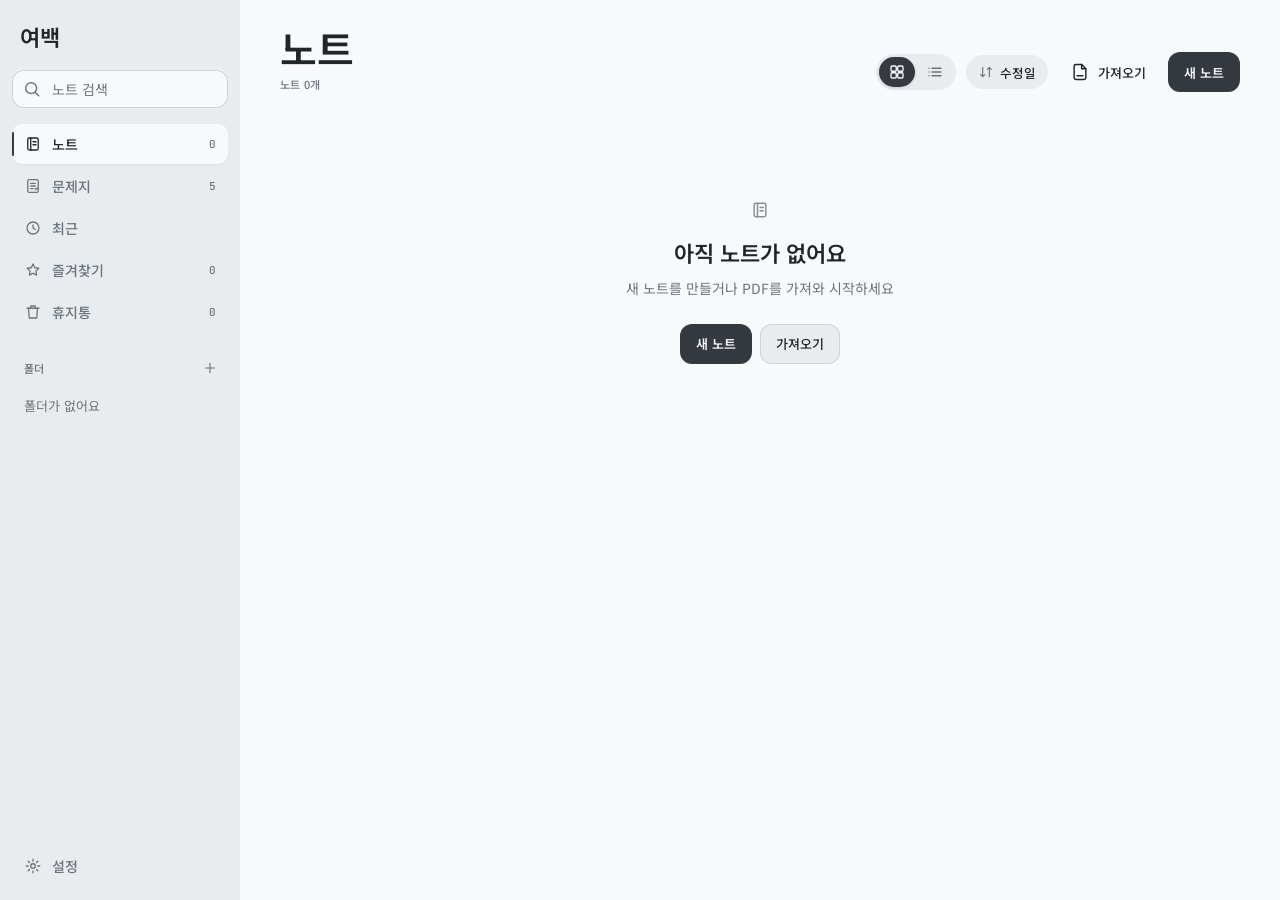
==== index.html @ 724cca27 "웹앱 느낌 줄이기: 뒤로가기, 펜 끝 예측 그리기, 꾹 누름 메뉴 차단, 화면 꺼짐 방지 Co-Authored-By: Claude Opus 5.5 <noreply@anthropic" ====
<!DOCTYPE html>
<html lang="ko" data-paper="white">
<head>
<meta charset="utf-8">
<meta name="viewport" content="width=device-width, initial-scale=1, maximum-scale=1, user-scalable=no, viewport-fit=cover">
<meta name="color-scheme" content="dark">
<title>여백 노트</title>
<link rel="preconnect" href="https://fonts.googleapis.com">
<link rel="preconnect" href="https://fonts.gstatic.com" crossorigin>
<link href="https://fonts.googleapis.com/css2?family=Barlow+Condensed:wght@600&family=JetBrains+Mono:wght@500&family=Noto+Sans+KR:wght@400;500;600&display=swap" rel="stylesheet">
<link rel="stylesheet" href="vendor/katex/katex.min.css">
<link rel="stylesheet" href="style.css">
<link rel="manifest" href="manifest.webmanifest">
<meta name="theme-color" content="#f8f9fa">
<meta name="mobile-web-app-capable" content="yes">
<meta name="apple-mobile-web-app-capable" content="yes">
<meta name="apple-mobile-web-app-title" content="여백">
<link rel="icon" type="image/png" sizes="192x192" href="icons/icon-192.png">
<link rel="apple-touch-icon" href="icons/apple-touch-icon.png">
</head>
<body>
<div id="app">

  <!-- 라이브러리 -->
  <section id="lib">
    <aside id="side" aria-label="사이드바"></aside>
    <div id="scrim"></div>
    <main id="libmain"></main>
    <input type="file" id="libfile" hidden>
  </section>

  <!-- 에디터 -->
  <section id="editor" hidden>
    <header id="chrome">
      <div class="r1">
        <div class="left">
          <button type="button" class="round" id="btn-back" aria-label="라이브러리로 돌아가기"><span id="ic-back"></span></button>
          <span class="sicon" id="ic-search" aria-hidden="true"></span>
          <input id="title" type="text" aria-label="문서 제목" maxlength="60" autocomplete="off">
        </div>
        <nav id="tabs" role="tablist" aria-label="메뉴">
          <span id="ind"></span>
          <button type="button" class="tab" role="tab" data-tab="home">Home</button>
          <button type="button" class="tab" role="tab" data-tab="insert">Insert</button>
          <button type="button" class="tab" role="tab" data-tab="draw">Draw</button>
          <button type="button" class="tab" role="tab" data-tab="view">View</button>
        </nav>
        <div class="right">
          <button type="button" class="round" id="btn-share" aria-label="공유"><span id="ic-share"></span></button>
          <button type="button" class="round" id="btn-settings" aria-label="설정"><span id="ic-settings"></span></button>
          <button type="button" class="round" id="btn-full" aria-label="전체화면 전환"><span id="ic-full"></span></button>
        </div>
      </div>
      <div class="r2">
        <div id="tools" role="toolbar" aria-label="도구"></div>
        <div id="tray" role="toolbar" aria-label="펜 트레이"></div>
      </div>
    </header>
    <button type="button" id="handle" aria-label="상단 바 접기/펼치기"><i></i><i></i><i></i></button>
    <aside id="pagebar" aria-label="페이지 목록"></aside>
    <div id="edge" aria-hidden="true"></div>
    <div id="panes"></div>
    <div id="chip" role="status"></div>
    <div id="saved" role="status">저장됨</div>
  </section>
</div>
<div id="overlay"></div>

<script src="vendor/pdfjs/pdf.min.js"></script>
<script src="vendor/katex/katex.min.js"></script>
<script src="js/core.js"></script>
<script src="js/templates.js"></script>
<script src="js/engine.js"></script>
<script src="js/pdf.js"></script>
<script src="js/editor.js"></script>
<script src="js/quiz.js"></script>
<script src="js/samples.js"></script>
<script src="js/library.js"></script>
<script src="js/native.js"></script>
<script>
/* 설치형 앱: 서비스 워커로 오프라인 실행 (지원하지 않는 곳에서는 조용히 건너뜀) */
if ('serviceWorker' in navigator && location.protocol === 'https:') {
  window.addEventListener('load', () => { navigator.serviceWorker.register('sw.js').catch(() => {}); });
}
</script>
</body>
</html>
---- style.css ----
/* 여백 노트 — 어두운 책상 위에 놓인 깨끗한 종이 한 장 */
/* 팔레트: #f8f9fa #e9ecef #dee2e6 #ced4da #adb5bd #6c757d #495057 #343a40 #212529 */
:root{
  --g0:#f8f9fa; --g1:#e9ecef; --g2:#dee2e6; --g3:#ced4da; --g4:#adb5bd; --g5:#6c757d; --g6:#495057; --g7:#343a40; --g8:#212529;
  /* 밝은 회색 테마(기본) */
  --bg:var(--g0);           /* 서재 배경 */
  --night:var(--g1);        /* 사이드바 */
  --raise:#fff;             /* 팝오버·모달 */
  --desk:var(--g2);         /* 종이 뒤 책상 */
  --graphite:var(--g1);     /* 채움·호버 */
  --slate:var(--g3);        /* 테두리·보조 버튼 */
  --line:rgba(33,37,41,.08);
  --mist:var(--g5); --snow:var(--g8);
  --lilac:var(--g7); --on-lilac:var(--g0);   /* 강조 = 짙은 회색 */
  --chrome-bg:rgba(248,249,250,.86);
  --float-bg:rgba(52,58,64,.92); --float-fg:var(--g0);
  --danger:#e03131; --warn:#c92a2a;
  --paper:#fff; --paper-line:#ced4da; --paper-line2:#e9ecef; --paper-label:#868e96; --ink:#212529;
  --font:'Pretendard Variable',Pretendard,'Noto Sans KR',-apple-system,'Apple SD Gothic Neo','Malgun Gothic',system-ui,sans-serif;
  --display:'Barlow Condensed','Pretendard Variable','Noto Sans KR',sans-serif;
  --mono:'JetBrains Mono',ui-monospace,SFMono-Regular,Menlo,monospace;
  --ease:cubic-bezier(.22,1,.36,1); --spring:cubic-bezier(.3,1.35,.5,1);
  --shadow-paper:0 1px 2px rgba(33,37,41,.06),0 8px 28px rgba(33,37,41,.10);
  --shadow-pop:0 2px 6px rgba(33,37,41,.06),0 16px 40px rgba(33,37,41,.16);
  --shadow-cover:0 2px 4px rgba(33,37,41,.10),0 10px 24px rgba(33,37,41,.16);
  color-scheme:light;
}
html[data-theme="dark"]{
  --bg:var(--g8); --night:var(--g7); --raise:var(--g7); --desk:#1a1d20; --graphite:var(--g6); --slate:var(--g5);
  --line:rgba(248,249,250,.08); --mist:var(--g4); --snow:var(--g0);
  --lilac:var(--g2); --on-lilac:var(--g8);
  --chrome-bg:rgba(52,58,64,.88); --float-bg:rgba(233,236,239,.95); --float-fg:var(--g8);
  --warn:#ff8787;
  --shadow-paper:0 8px 30px rgba(0,0,0,.35); --shadow-pop:0 16px 40px rgba(0,0,0,.45); --shadow-cover:0 10px 24px rgba(0,0,0,.4);
  color-scheme:dark;
}
html[data-paper="gray"]{--paper:var(--g0);--paper-line:var(--g3);--paper-line2:var(--g2)}
html[data-paper="dark"]{--paper:var(--g7);--paper-line:var(--g6);--paper-line2:#3d434a;--paper-label:var(--g4);--ink:var(--g0)}
*{box-sizing:border-box}
html,body{height:100%;margin:0}
body{background:var(--bg);color:var(--snow);font-family:var(--font);font-size:15px;font-weight:400;-webkit-text-size-adjust:100%;
  -webkit-user-select:none;user-select:none;-webkit-touch-callout:none;-webkit-tap-highlight-color:transparent;overscroll-behavior:none;overflow:hidden}
button{font:inherit;color:inherit;background:none;border:0;padding:0;cursor:pointer;-webkit-tap-highlight-color:transparent;transition:transform .2s var(--ease),background-color .2s,color .2s,opacity .2s}
button:active:not(:disabled):not(.pen):not(#handle):not(.tab){transform:scale(.96);transition-duration:.08s}
button:disabled{cursor:default}
button:focus-visible,input:focus-visible,[role="button"]:focus-visible,label:focus-within{outline:2px solid var(--lilac);outline-offset:2px}
[hidden]{display:none!important}
svg{display:block}
.ic{width:20px;height:20px;fill:none;stroke:currentColor;stroke-width:1.75;stroke-linecap:round;stroke-linejoin:round;flex:none}
.mono{font-family:var(--mono);font-weight:500;font-variant-numeric:tabular-nums}
.cap{font-size:11px;font-weight:500;letter-spacing:.02em;color:var(--mist)}
#app{position:fixed;inset:0}

/* ---------- 공용 ---------- */
.btn{height:40px;padding:0 16px;border-radius:12px;font-size:13px;font-weight:500;display:inline-flex;align-items:center;justify-content:center;gap:8px;white-space:nowrap}
.btn.primary{background:var(--lilac);color:var(--on-lilac);font-weight:600}
.btn.ghost{background:var(--graphite);color:var(--snow);box-shadow:inset 0 0 0 1px var(--slate)}
.btn.danger{background:var(--danger);color:#fff;font-weight:600}
.round{width:36px;height:36px;border-radius:50%;display:inline-grid;place-items:center;color:var(--mist);flex:none}
.round:hover{color:var(--snow)}
.round:active{background:var(--graphite)}
.round.sm{width:28px;height:28px}
.round.sm .ic{width:16px;height:16px}
.seg{display:inline-flex;background:var(--graphite);border-radius:999px;padding:3px;gap:2px}
.seg button{height:30px;padding:0 12px;border-radius:999px;font-size:12.5px;font-weight:500;color:var(--mist);white-space:nowrap}
.seg button.on{background:var(--lilac);color:var(--on-lilac);box-shadow:0 1px 3px rgba(33,37,41,.15)}
.seg.icons button{padding:0 9px;display:grid;place-items:center}
.seg.icons .ic{width:18px;height:18px}

/* 토스트 */
.toast{position:fixed;left:50%;bottom:max(28px,env(safe-area-inset-bottom));transform:translate(-50%,16px) scale(.96);background:var(--float-bg);color:var(--float-fg);-webkit-backdrop-filter:blur(12px);backdrop-filter:blur(12px);
  border-radius:14px;padding:11px 16px;font-size:13px;font-weight:500;display:flex;align-items:center;gap:14px;z-index:90;opacity:0;transition:opacity .3s var(--ease),transform .4s var(--ease);max-width:calc(100% - 32px);box-shadow:var(--shadow-pop)}
.toast.in{opacity:1;transform:translate(-50%,0)}
.toast-act{color:inherit;text-decoration:underline;text-underline-offset:3px;font-weight:600;white-space:nowrap}

/* 모달 */
.backdrop{position:fixed;inset:0;z-index:70;background:rgba(33,37,41,.32);-webkit-backdrop-filter:blur(3px);backdrop-filter:blur(3px);display:flex;align-items:center;justify-content:center;padding:16px;opacity:0;transition:opacity .28s var(--ease)}
.backdrop.in{opacity:1}
.modal{background:var(--raise);border:1px solid var(--line);border-radius:20px;padding:22px;width:min(100%,460px);max-height:calc(100% - 8px);overflow:auto;box-shadow:var(--shadow-pop);transform:translateY(16px) scale(.97);transition:transform .42s var(--ease)}
.backdrop.in .modal{transform:none}
.modal.small{width:min(100%,380px)}
.modal.wide{width:min(100%,560px)}
.modal.sheet{width:min(100%,560px);padding:0}
.dlg h3,.newnote h3{margin:0 0 6px;font-size:18px;font-weight:600}
.dlg p{margin:0 0 4px;color:var(--mist);font-size:14px;line-height:1.55}
.dlg-act{display:flex;justify-content:flex-end;gap:8px;margin-top:20px}
.tinput{width:100%;height:42px;border-radius:12px;border:1px solid var(--slate);background:var(--bg);color:var(--snow);padding:0 12px;font:inherit;font-size:15px;margin:10px 0 0;-webkit-user-select:text;user-select:text}
.flabel{display:block;font-size:11px;font-weight:500;letter-spacing:.04em;color:var(--mist);margin:16px 0 6px}

/* 팝오버 */
.popover{position:fixed;z-index:60;background:var(--raise);border:1px solid var(--line);border-radius:20px;padding:12px;box-shadow:var(--shadow-pop);opacity:0;transform:translateY(-6px) scale(.96);transition:opacity .22s var(--ease),transform .36s var(--ease);max-height:70vh;overflow:auto}
.popover.in{opacity:1;transform:none}
.ptitle{font-size:11px;font-weight:500;letter-spacing:.04em;color:var(--mist);padding:2px 8px 8px}
.psub{font-size:11px;font-weight:500;color:var(--mist);padding:10px 12px 4px;letter-spacing:.04em}
.pempty{color:var(--mist);font-size:13px;padding:10px 12px}
.plist{display:flex;flex-direction:column;gap:2px}
.pitem{display:flex;align-items:center;gap:10px;text-align:left;min-height:40px;padding:0 12px;border-radius:10px;font-size:14px;font-weight:500;color:var(--snow);width:100%}
.pitem:hover:not(:disabled),.pitem:active:not(:disabled){background:var(--graphite)}
.pitem.on{color:var(--lilac)}
.pitem:disabled{opacity:.4}
.pitem.warn{color:var(--warn)}
.pitem .ic{width:18px;height:18px;color:var(--mist)}
.toc{max-height:60vh;overflow:auto}

/* ========== 라이브러리 ========== */
#lib{position:absolute;inset:0;display:grid;grid-template-columns:240px 1fr;background:var(--bg)}
#side{background:var(--night);display:flex;flex-direction:column;padding:max(20px,env(safe-area-inset-top)) 12px max(14px,env(safe-area-inset-bottom));gap:4px;overflow-y:auto;min-height:0}
.brand{padding:0 8px 14px}
.bname{font-size:22px;font-weight:600;letter-spacing:-.01em}
.sbar{display:flex;align-items:center;gap:8px;height:38px;padding:0 10px;border-radius:12px;background:var(--bg);box-shadow:inset 0 0 0 1px var(--slate);color:var(--mist);margin-bottom:12px}
.sq{flex:1;min-width:0;background:none;border:0;color:var(--snow);font:inherit;font-size:14px;outline:none;-webkit-user-select:text;user-select:text}
.sq::placeholder{color:var(--mist)}
.sq::-webkit-search-cancel-button{display:none}
.snav,.ftree{display:flex;flex-direction:column;gap:2px}
.sitem{position:relative;display:flex;align-items:center;gap:10px;height:40px;padding:0 12px;border-radius:10px;font-size:14px;font-weight:500;color:var(--mist);text-align:left;width:100%}
.sitem .ic{width:18px;height:18px}
.sitem .sl{flex:1;min-width:0;overflow:hidden;text-overflow:ellipsis;white-space:nowrap}
.sitem .sn{font-size:11px;color:var(--mist)}
.sitem:hover{color:var(--snow)}
.sitem.on{background:var(--bg);color:var(--snow);box-shadow:0 1px 2px rgba(33,37,41,.06)}
.sitem.on::before{content:"";position:absolute;left:0;top:8px;bottom:8px;width:2px;border-radius:2px;background:var(--lilac)}
.chev{width:16px;height:16px;display:grid;place-items:center;margin-left:-6px;flex:none;transition:transform .15s}
.chev .ic{width:14px;height:14px}
.chev.open{transform:rotate(90deg)}
.chev.none{visibility:hidden}
.more{display:grid;place-items:center;width:28px;height:28px;border-radius:8px;color:var(--mist);margin-right:-6px}
.more:hover{background:var(--graphite);color:var(--snow)}
.fhead{display:flex;align-items:center;justify-content:space-between;margin:18px 4px 4px 12px;font-size:11px;font-weight:500;letter-spacing:.04em;color:var(--mist)}
.fempty{padding:6px 12px;font-size:13px;color:var(--mist)}
.setb{margin-top:auto}
#scrim{display:none}
#libmain{overflow-y:auto;min-width:0;padding:max(28px,env(safe-area-inset-top)) 40px 56px;position:relative}
.lhead{display:flex;align-items:flex-end;justify-content:space-between;gap:16px;flex-wrap:wrap;margin-bottom:32px}
.ltitle{display:flex;align-items:flex-end;gap:10px;min-width:0}
.ltitle .menu{display:none}
.disp{margin:0;font-family:var(--display);font-weight:600;font-size:40px;line-height:1.05;letter-spacing:-.01em}
.ltitle .cap{margin-top:6px}
.lact{display:flex;align-items:center;gap:10px;flex-wrap:wrap}
.lact .sc{font-size:13px;color:var(--snow);margin-right:4px}
.chip{display:inline-flex;align-items:center;gap:6px;height:34px;padding:0 12px;border-radius:999px;background:var(--graphite);color:var(--snow);font-size:12.5px;font-weight:500}
.chip .ic{width:16px;height:16px;color:var(--mist)}
.sbtn,.tool{display:inline-flex;align-items:center;gap:8px;height:36px;padding:0 12px;border-radius:12px;font-size:13px;font-weight:500;color:var(--snow);white-space:nowrap;flex:none}
.sbtn:hover,.tool:hover:not(:disabled){background:var(--graphite)}
.sbtn.warn,.tool.warn{color:var(--warn)}
.cgrid{display:grid;grid-template-columns:repeat(auto-fill,160px);gap:32px 24px}
.citem{width:160px;cursor:pointer;border-radius:8px;-webkit-tap-highlight-color:transparent}
.citem .cover{transition:transform .35s var(--ease),box-shadow .35s var(--ease)}
@media (hover:hover){.citem:hover .cover{transform:translateY(-3px);box-shadow:0 4px 8px rgba(33,37,41,.10),0 16px 32px rgba(33,37,41,.18)}}
.citem:active .cover{transform:scale(.97);transition-duration:.12s}
.cname{margin-top:12px;font-size:15px;font-weight:500;white-space:nowrap;overflow:hidden;text-overflow:ellipsis}
.citem .cap{margin-top:2px}
.cover{position:relative;width:160px;aspect-ratio:3/4;border-radius:5px 9px 9px 5px;background-color:var(--cv);overflow:hidden;box-shadow:var(--shadow-cover);
  background-image:url("data:image/svg+xml;utf8,<svg xmlns='http://www.w3.org/2000/svg' width='120' height='120'><filter id='n'><feTurbulence type='fractalNoise' baseFrequency='.9' numOctaves='2' stitchTiles='stitch'/><feColorMatrix values='0 0 0 0 1 0 0 0 0 1 0 0 0 0 1 .09 0 0 0 0'/></filter><rect width='100%' height='100%' filter='url(%23n)'/></svg>")}
.cover::after{content:"";position:absolute;inset:0;background:linear-gradient(90deg,rgba(0,0,0,.22) 0,rgba(0,0,0,0) 14px);pointer-events:none}
.choles{position:absolute;left:0;top:6%;bottom:6%;width:18px;background-image:radial-gradient(circle at 9px 50%,rgba(0,0,0,.28) 0 2.2px,rgba(255,255,255,.14) 2.4px 3px,transparent 3.2px);background-size:18px 17px;background-repeat:repeat-y}
.ctitle{word-break:keep-all;position:absolute;left:28px;right:12px;bottom:14px;font-family:var(--display);font-weight:600;font-size:23px;line-height:1.08;color:#f8f9fa;letter-spacing:.005em;display:-webkit-box;-webkit-line-clamp:3;-webkit-box-orient:vertical;overflow:hidden}
.cover.light .ctitle{color:#212529}
.cover.light .choles{background-image:radial-gradient(circle at 9px 50%,rgba(33,37,41,.35) 0 2.6px,rgba(255,255,255,.5) 2.8px 3.4px,transparent 3.6px)}
.cover.sm{width:34px;border-radius:3px 5px 5px 3px;box-shadow:none;flex:none}
.cover.sm .choles{width:8px;background-size:8px 8px;background-image:radial-gradient(circle at 4px 50%,rgba(0,0,0,.5) 0 1px,transparent 1.3px)}
.citem.sel .cover{outline:2px solid var(--lilac);outline-offset:3px}
.cfav{position:absolute;top:8px;left:24px;color:#fff;opacity:.9}
.cfav .ic{fill:#fff;stroke:#fff;width:14px;height:14px}
.ccheck{position:absolute;top:8px;right:8px;width:22px;height:22px;border-radius:50%;border:2px solid #fff;background:rgba(0,0,0,.35);display:grid;place-items:center;color:var(--on-lilac)}
.ccheck.on{background:var(--lilac);border-color:var(--lilac)}
.ccheck.inl{position:static;flex:none}
.ccheck .ic{width:14px;height:14px;stroke-width:2.4}
.rlist{display:flex;flex-direction:column}
.ritem{display:flex;align-items:center;gap:16px;height:56px;padding:0 12px;border-radius:12px;cursor:pointer}
.ritem:hover{background:var(--graphite)}
.ritem.sel{background:var(--graphite);outline:2px solid var(--lilac);outline-offset:-2px}
.rmain{flex:1;min-width:0}
.rt{font-size:15px;font-weight:500;white-space:nowrap;overflow:hidden;text-overflow:ellipsis}
.rpg{font-size:12px;color:var(--mist)}
.rfav{color:var(--lilac)}
.empty{max-width:420px;margin:12vh auto 0;text-align:center;display:flex;flex-direction:column;align-items:center;gap:10px}
.empty h2{margin:6px 0 0;font-size:22px;font-weight:600}
.empty p{margin:0;color:var(--mist);font-size:14px;line-height:1.55}
.eic{color:var(--mist);opacity:.8}
.eact{display:flex;gap:8px;margin-top:14px}
.nnrow{display:flex;gap:20px;align-items:flex-start;margin-top:8px}
.npprev{flex:none;width:110px}
.npprev .cover{width:110px}
.npprev .ctitle{font-size:16px;left:20px;bottom:10px}
.npprev .choles{width:13px;background-size:13px 12px;background-image:radial-gradient(circle at 6.5px 50%,rgba(0,0,0,.5) 0 1.8px,transparent 2.1px)}
.nnf{flex:1;min-width:0}
.nnf .flabel:first-child{margin-top:0}
.swrow{display:flex;gap:8px;flex-wrap:wrap}
.cdot{width:28px;height:28px;border-radius:50%;background:var(--c);border:2px solid transparent;box-shadow:0 0 0 2px var(--raise) inset}
.cdot.on{border-color:var(--lilac)}
.tplrow{display:grid;grid-template-columns:repeat(6,1fr);gap:8px}
.tpick{display:flex;flex-direction:column;align-items:center;gap:6px;font-size:11.5px;color:var(--mist);padding:6px 2px;border-radius:10px;border:2px solid transparent}
.tpick.on{border-color:var(--lilac);color:var(--snow)}
.tmini{position:relative!important;inset:auto!important;width:100%;aspect-ratio:3/4;border-radius:3px}
.tmini{--dp:.6px}
.tmark{position:absolute;left:6px;top:8px;font-family:var(--display);font-weight:600;font-size:11px;color:#8E93A0;letter-spacing:.04em}
.tpick .paper.tmini{background-color:#fff;box-shadow:0 0 0 1px var(--slate)}
.tpick .tpl-lined{background-size:auto}

/* 좁은 화면: 사이드바는 드로어 */
@media (max-width:819px){
  #lib{grid-template-columns:1fr}
  #side{position:fixed;left:0;top:0;bottom:0;width:280px;z-index:40;transform:translateX(-102%);transition:transform .45s var(--ease);box-shadow:var(--shadow-pop);will-change:transform}
  #lib.drawer #side{transform:none}
  #scrim{display:block;position:fixed;inset:0;z-index:35;background:rgba(33,37,41,.3);opacity:0;pointer-events:none;transition:opacity .35s var(--ease)}
  #lib.drawer #scrim{opacity:1;pointer-events:auto}
  #libmain{padding:max(18px,env(safe-area-inset-top)) 18px 48px}
  .ltitle .menu{display:inline-grid;margin-bottom:2px}
  .lhead{margin-bottom:24px}
  .disp{font-size:34px}
  .cgrid{grid-template-columns:repeat(auto-fill,minmax(150px,1fr));gap:26px 16px}
  .citem,.cover{width:100%}
  .cover.sm{width:34px}
  .tplrow{grid-template-columns:repeat(3,1fr)}
  .nnrow{flex-direction:column}
}

/* ========== 에디터 ========== */
#editor{position:absolute;inset:0;z-index:10;background:var(--desk);opacity:0;--chrome-h:104px;overflow:hidden;transition:opacity .22s var(--ease)}
#editor.shown{opacity:1;transition:opacity .25s var(--ease)}
#editor .pages{transition:opacity .3s var(--ease)}
#editor:not(.shown) .pages{opacity:0}
#chrome{position:absolute;top:0;left:0;right:0;z-index:20;background:var(--chrome-bg);-webkit-backdrop-filter:blur(16px);backdrop-filter:blur(16px);
  border-bottom:1px solid var(--line);padding:env(safe-area-inset-top) env(safe-area-inset-right) 0 env(safe-area-inset-left);transition:transform .45s var(--ease);will-change:transform}
#editor.collapsed #chrome{transform:translateY(-102%)}
#editor.shown #chrome{animation:chromeIn .55s var(--ease)}
@keyframes chromeIn{from{transform:translateY(-100%)}}
.r1{display:grid;grid-template-columns:minmax(0,1fr) auto minmax(0,1fr);align-items:center;gap:8px;padding:8px 12px;min-height:52px}
.left{display:flex;align-items:center;gap:4px;min-width:0}
.right{display:flex;align-items:center;justify-content:flex-end;gap:2px}
.sicon{color:var(--mist);display:grid;place-items:center;flex:none}
#title{flex:1;min-width:0;height:34px;border:0;background:transparent;color:var(--mist);font:inherit;font-size:13px;font-weight:500;border-radius:8px;padding:0 8px;-webkit-user-select:text;user-select:text;text-overflow:ellipsis}
#title:focus{background:var(--bg);color:var(--snow)}
#tabs{position:relative;width:232px;height:36px;border-radius:999px;background:var(--graphite);box-shadow:inset 0 0 0 1px var(--line);padding:4px;display:grid;grid-template-columns:repeat(4,1fr)}
#ind{position:absolute;left:4px;top:4px;height:28px;width:73px;border-radius:999px;background:var(--lilac);box-shadow:0 1px 3px rgba(33,37,41,.18);transition:transform .45s var(--spring),width .45s var(--ease);will-change:transform}
.tab{position:relative;z-index:1;height:28px;display:grid;place-items:center;border-radius:999px;font-size:13px;font-weight:500;color:var(--mist);transition:color .3s var(--ease)}
.tab[aria-selected="true"]{color:var(--on-lilac)}
.r2{display:flex;align-items:center;min-height:52px;border-top:1px solid var(--line);padding:0 12px;overflow:hidden}
#tools{flex:1;min-width:0;overflow-x:auto;scrollbar-width:none}
#tools::-webkit-scrollbar{display:none}
.tools-in{display:flex;align-items:center;gap:2px;white-space:nowrap;padding:8px 0}
.tools-in.swap{animation:swapIn .38s var(--ease)}
@keyframes swapIn{from{opacity:0;transform:translateY(-6px)}}
.tool[aria-pressed="true"]{background:var(--lilac);color:var(--on-lilac)}
.tool:disabled{opacity:.3}
.tool .ic{width:20px;height:20px}
.vsep{width:1px;height:20px;background:var(--slate);margin:0 8px;flex:none}
.zoomv{min-width:48px;text-align:center;font-size:12.5px;color:var(--snow)}
.sbox{display:inline-flex;align-items:center;gap:6px;height:36px;padding:0 6px 0 10px;border-radius:12px;background:var(--graphite);color:var(--mist);margin-left:2px}
.sbox .ic{width:16px;height:16px}
.sinput{width:130px;background:none;border:0;outline:none;color:var(--snow);font:inherit;font-size:13px;-webkit-user-select:text;user-select:text}
.sinput::-webkit-search-cancel-button{display:none}
.mini{width:26px;height:26px;border-radius:8px;display:grid;place-items:center;color:var(--mist)}
.mini:hover{background:var(--slate);color:var(--snow)}
.mini .ic{width:16px;height:16px}
.scount{font-size:11px;min-width:34px;text-align:right;color:var(--mist)}

/* 펜 트레이 */
#tray{display:flex;align-items:center;gap:6px;height:52px;flex:none;padding:0 2px;margin-left:8px}
.pen{position:relative;width:42px;height:42px;flex:none;border-radius:13px;display:grid;place-items:center;background:transparent;
  transition:background-color .35s var(--ease),box-shadow .35s var(--ease),transform .45s var(--spring)}
.pen svg{width:36px;height:36px;transition:transform .45s var(--spring)}
@media (hover:hover){.pen:not(.sel):hover{background:var(--graphite)}}
.pen.sel{background:var(--lilac);box-shadow:0 2px 8px rgba(33,37,41,.22)}
.pen.sel svg{transform:translateY(-1px) scale(1.06)}
.pen:active{transform:scale(.92);transition-duration:.1s}
#editor.shown #tray .pen{animation:trayUp .6s var(--ease) backwards}
#editor.shown #tray .pen:nth-child(2){animation-delay:.04s}#editor.shown #tray .pen:nth-child(3){animation-delay:.08s}#editor.shown #tray .pen:nth-child(4){animation-delay:.12s}#editor.shown #tray .pen:nth-child(5){animation-delay:.16s}#editor.shown #tray .pen:nth-child(n+6){animation-delay:.2s}
@keyframes trayUp{from{opacity:0;transform:translateY(10px) scale(.9)}}
.penplus{align-self:center;width:28px;height:28px;border-radius:50%;border:1.5px dashed var(--slate);color:var(--mist);display:grid;place-items:center;flex:none;margin-left:2px}
.penplus .ic{width:14px;height:14px}
.penplus:hover{color:var(--snow);border-color:var(--mist)}

/* 펜 설정 팝오버 */
.penpop{display:flex;flex-direction:column;gap:14px}
.prow{display:flex;align-items:center;gap:12px}
.plabel{font-size:12px;font-weight:500;color:var(--mist);width:42px;flex:none}
.prow input[type=range]{flex:1;min-width:0;accent-color:var(--lilac)}
.val{font-size:12px;min-width:48px;text-align:right;color:var(--snow)}
.prevbox{background:var(--paper);border-radius:12px;height:56px;overflow:hidden}
html[data-paper="dark"] .prevbox{background:#fff}
.prevbox{box-shadow:inset 0 0 0 1px var(--slate)}
.prev{width:100%;height:100%;display:block}
.swatches{display:flex;align-items:center;gap:8px;flex-wrap:wrap}
.brk{width:1px;height:20px;background:var(--slate);margin:0 2px}
.dot{width:28px;height:28px;border-radius:50%;border:2px solid transparent;position:relative;flex:none}
.dot::after{content:"";position:absolute;inset:3px;border-radius:50%;background:var(--c);box-shadow:inset 0 0 0 1px rgba(33,37,41,.12)}
.dot[aria-pressed="true"]{border-color:var(--lilac)}
.custom{display:inline-flex;align-items:center;gap:8px;height:30px;padding:0 10px;border-radius:999px;background:var(--graphite);font-size:12px;font-weight:500;cursor:pointer;margin-left:auto}
.custom input{width:18px;height:18px;border:0;padding:0;background:none;border-radius:50%;cursor:pointer}

/* ---------- 패널·종이 ---------- */
#panes{position:absolute;inset:0;display:flex}
#panes.vsplit{flex-direction:column}
.pane{position:relative;display:flex;flex:1 1 0;min-width:0;min-height:0}
.scroll{flex:1;min-width:0;overflow:auto;overscroll-behavior:contain;touch-action:pan-x pan-y;-webkit-overflow-scrolling:touch;background:var(--desk);padding:calc(var(--chrome-h) + 24px) 24px 96px 28px}
.pages{will-change:transform;transform-origin:0 0}
.pages{display:flex;flex-direction:column;gap:24px;width:max-content;min-width:100%}
.split .pane.active::after{content:"";position:absolute;left:0;right:0;top:var(--chrome-h);height:2px;background:var(--lilac);z-index:6;pointer-events:none;transition:top .25s var(--ease)}
.shandle{flex:none;width:14px;display:grid;place-items:center;cursor:col-resize;background:var(--g2);touch-action:none;z-index:7}
.shandle i{display:block;width:4px;height:36px;border-radius:999px;background:var(--g4)}
.shandle.drag i{background:var(--lilac)}
.vsplit .shandle{width:auto;height:14px;cursor:row-resize}
.vsplit .shandle i{width:36px;height:4px}
.vsplit .scroll{padding-left:20px;padding-right:16px}
.page{position:relative;flex:none;margin-inline:auto;border-radius:4px;box-shadow:var(--shadow-paper)}
.paper{position:absolute;inset:0;border-radius:4px;overflow:hidden;background-color:var(--paper)}
.paper::after{content:"";position:absolute;left:0;right:0;top:0;height:2px;background:linear-gradient(#fff,transparent);opacity:.85;z-index:4;pointer-events:none}
html[data-paper="dark"] .paper::after{opacity:.12}
.paper canvas{position:absolute;left:0;top:0;width:100%;height:100%}
.ink{z-index:2;touch-action:none;cursor:crosshair}
.paper canvas.pv{z-index:2;pointer-events:none}
.pdfbg{z-index:0}
.tlayer{position:absolute;inset:0;z-index:3;pointer-events:none}
body.m-text .tbox{pointer-events:auto}
body.m-text .ink{cursor:text}
.tbox{position:absolute;min-height:1.3em;outline:none;font-family:var(--font);font-weight:400;line-height:1.4;white-space:pre-wrap;word-break:break-word;-webkit-user-select:text;user-select:text;padding:2px 4px;border-radius:4px}
body.m-text .tbox:focus{box-shadow:0 0 0 1.5px var(--lilac)}
.page.loading .paper{background-image:linear-gradient(100deg,transparent 30%,rgba(125,125,150,.16) 50%,transparent 70%);background-size:220% 100%;animation:shimmer 1.2s linear infinite}
@keyframes shimmer{from{background-position:120% 0}to{background-position:-120% 0}}
.gridview .paper::before{content:"";position:absolute;inset:0;z-index:2;pointer-events:none;background-image:linear-gradient(rgba(122,90,248,.2) 1px,transparent 1px),linear-gradient(90deg,rgba(122,90,248,.2) 1px,transparent 1px);background-size:calc(20 * var(--dp)) calc(20 * var(--dp))}
.addpage{display:flex;align-items:center;justify-content:center;gap:8px;width:100%;max-width:300px;height:44px;margin-inline:auto;border:1.5px dashed var(--slate);border-radius:12px;color:var(--mist);font-size:13px;font-weight:500}
.addpage:hover{color:var(--snow);border-color:var(--mist)}

/* 양식(템플릿) 배경 */
.tpl-lined{background-image:repeating-linear-gradient(to bottom,transparent 0,transparent calc(28 * var(--dp) - 1px),var(--paper-line) calc(28 * var(--dp) - 1px),var(--paper-line) calc(28 * var(--dp)));background-position:0 calc(44 * var(--dp))}
.tpl-grid{background-image:repeating-linear-gradient(to bottom,transparent 0,transparent calc(20 * var(--dp) - 1px),var(--paper-line2) calc(20 * var(--dp) - 1px),var(--paper-line2) calc(20 * var(--dp))),repeating-linear-gradient(to right,transparent 0,transparent calc(20 * var(--dp) - 1px),var(--paper-line2) calc(20 * var(--dp) - 1px),var(--paper-line2) calc(20 * var(--dp)));background-position:0 calc(4 * var(--dp)),calc(2 * var(--dp)) 0}
.tpl-dot{background-image:radial-gradient(circle,var(--paper-line) calc(1.3 * var(--dp)),transparent calc(1.6 * var(--dp)));background-size:calc(20 * var(--dp)) calc(20 * var(--dp));background-position:calc(10 * var(--dp)) calc(10 * var(--dp))}
.tpl-recipe,.tpl-planner{background-image:none}

/* 스프링 제본 */
.holes{position:absolute;left:0;top:0;bottom:0;width:calc(22 * var(--dp));pointer-events:none;z-index:1;
  background-image:radial-gradient(circle at calc(6 * var(--dp)) calc(11 * var(--dp)),#C9CCD5 0,#C9CCD5 calc(1.9 * var(--dp)),#E6E8EE calc(2.1 * var(--dp)),#E6E8EE calc(2.6 * var(--dp)),transparent calc(2.8 * var(--dp)));
  background-size:100% calc(22 * var(--dp));background-repeat:repeat-y;background-position:0 calc(6 * var(--dp))}
html[data-paper="dark"] .holes{background-image:radial-gradient(circle at calc(6 * var(--dp)) calc(11 * var(--dp)),#0D0D11 0,#0D0D11 calc(2.2 * var(--dp)),#2C2C36 calc(2.4 * var(--dp)),#2C2C36 calc(2.9 * var(--dp)),transparent calc(3.1 * var(--dp)))}
.rings{position:absolute;left:calc(-4 * var(--dp));top:0;bottom:0;width:calc(22 * var(--dp));pointer-events:none;z-index:5;
  background-image:url("data:image/svg+xml;utf8,<svg xmlns='http://www.w3.org/2000/svg' viewBox='0 0 22 22'><defs><linearGradient id='g' x1='0' y1='0' x2='0' y2='1'><stop offset='0' stop-color='%238E93A0'/><stop offset='1' stop-color='%23C3C7D0'/></linearGradient></defs><g transform='rotate(-8 8 11)'><rect x='1' y='8' width='14' height='6' rx='3' fill='url(%23g)'/><rect x='1.5' y='11.6' width='13' height='1' rx='.5' fill='%23575C68' opacity='.55'/></g></svg>");
  background-size:100% calc(22 * var(--dp));background-repeat:repeat-y;background-position:0 calc(6 * var(--dp))}

/* 플래너·레시피 저널 */
.tpl{position:absolute;inset:0;z-index:1;padding:calc(30 * var(--dp)) calc(28 * var(--dp)) calc(24 * var(--dp)) calc(46 * var(--dp));display:flex;flex-direction:column;gap:calc(8 * var(--dp));color:var(--ink);pointer-events:none}
.tl-head{display:flex;align-items:center;gap:calc(10 * var(--dp));margin-bottom:calc(6 * var(--dp))}
.tlink.back{width:calc(24 * var(--dp));height:calc(24 * var(--dp));border-radius:4px;background:#1A1A20;color:#fff;display:grid;place-items:center;font-size:calc(17 * var(--dp));line-height:1;text-decoration:none;flex:none;padding-bottom:calc(2 * var(--dp))}
.tl-head h3{margin:0;font-family:var(--display);font-weight:600;font-size:calc(28 * var(--dp));letter-spacing:-.005em;line-height:1}
.tlink.toc{margin-left:auto;font-size:calc(10 * var(--dp));text-decoration:underline;color:var(--ink)}
.lb{display:inline-flex;align-items:baseline;gap:calc(6 * var(--dp));font-size:calc(8 * var(--dp));font-weight:600;letter-spacing:.06em;text-transform:uppercase;color:var(--paper-label);white-space:nowrap}
.lb i{font-style:normal;text-transform:none;font-weight:500;letter-spacing:.02em}
.fld{display:flex;align-items:flex-end;gap:calc(8 * var(--dp))}
.fld b{flex:1;height:calc(16 * var(--dp));border-bottom:calc(.75 * var(--dp)) solid var(--paper-line)}
.rb{flex:1;display:flex;flex-direction:column;gap:calc(8 * var(--dp));min-height:0}
.rb-top{display:grid;grid-template-columns:1fr 1.25fr;gap:calc(14 * var(--dp));align-items:end}
.rb-fields{display:flex;flex-direction:column;gap:calc(4 * var(--dp))}
.rb-meta{display:grid;grid-template-columns:1fr 1fr;border:calc(.75 * var(--dp)) solid var(--paper-line);border-radius:4px;overflow:hidden}
.cell{display:flex;flex-direction:column;justify-content:space-between;gap:calc(2 * var(--dp));padding:calc(3 * var(--dp)) calc(6 * var(--dp));border-right:calc(.75 * var(--dp)) solid var(--paper-line);border-bottom:calc(.75 * var(--dp)) solid var(--paper-line);min-height:calc(24 * var(--dp))}
.cell:nth-child(2n){border-right:0}
.cell:nth-last-child(-n+2){border-bottom:0}
.rb-body{flex:1;display:grid;grid-template-columns:34% 1fr;gap:calc(12 * var(--dp));min-height:0}
.ing,.dir,.pl-notes{display:flex;flex-direction:column;gap:calc(4 * var(--dp));min-height:0}
.box{flex:1;border:calc(.75 * var(--dp)) solid var(--paper-line);border-radius:4px}
.lines{flex:1;background-image:repeating-linear-gradient(to bottom,transparent 0,transparent calc(20 * var(--dp) - 1px),var(--paper-line2) calc(20 * var(--dp) - 1px),var(--paper-line2) calc(20 * var(--dp)))}
.pl-sub{display:grid;grid-template-columns:1fr 1.6fr;gap:calc(14 * var(--dp))}
.pl-days{flex:1;display:flex;flex-direction:column;border:calc(.75 * var(--dp)) solid var(--paper-line);border-radius:4px;overflow:hidden;min-height:0}
.day{flex:1;display:grid;grid-template-columns:calc(52 * var(--dp)) 1fr;border-bottom:calc(.75 * var(--dp)) solid var(--paper-line);min-height:0}
.day:last-child{border-bottom:0}
.dn{padding:calc(6 * var(--dp)) calc(8 * var(--dp));border-right:calc(.75 * var(--dp)) solid var(--paper-line)}
.pl-notes{height:calc(110 * var(--dp));flex:none}

/* 페이지 사이드바 */
#pagebar{position:absolute;left:0;top:var(--chrome-h);bottom:0;width:148px;z-index:15;background:var(--chrome-bg);-webkit-backdrop-filter:blur(16px);backdrop-filter:blur(16px);box-shadow:var(--shadow-pop);padding:14px 0 40px;display:flex;flex-direction:column;align-items:center;gap:12px;overflow-y:auto;
  transform:translateX(-110%);transition:transform .45s var(--ease),top .45s var(--ease);will-change:transform;border-right:1px solid var(--line)}
#editor.sidebar-open #pagebar{transform:none}
.pthumb{display:flex;flex-direction:column;align-items:center;gap:6px;padding:4px;border-radius:6px;border:2px solid transparent;flex:none}
.pthumb.cur{border-color:var(--lilac)}
.tpaper{position:relative;overflow:hidden;border-radius:2px;flex:none;box-shadow:0 1px 4px rgba(33,37,41,.18)}
.tpaper::after{display:none}
.tpaper .ink,.tpaper .pdfbg{position:absolute;inset:0;width:100%;height:100%}
.pn{font-size:11px;color:var(--mist)}
#edge{position:absolute;left:0;top:var(--chrome-h);bottom:0;width:14px;z-index:14;touch-action:none}
#editor.sidebar-open #edge{display:none}

/* 핸들, 칩 */
#handle{position:absolute;top:0;left:50%;transform:translateX(-50%);z-index:30;height:12px;padding:0 14px;display:flex;align-items:center;justify-content:center;gap:4px}
#handle:active{transform:translateX(-50%)}
#handle i{display:block;width:3px;height:3px;border-radius:50%;background:var(--mist)}
#editor.collapsed #handle{top:0;height:18px;background:var(--graphite);border-radius:0 0 10px 10px}
#chip{position:absolute;left:50%;bottom:max(28px,env(safe-area-inset-bottom));transform:translate(-50%,10px);z-index:12;background:var(--float-bg);color:var(--float-fg);border-radius:999px;padding:6px 14px;font-family:var(--mono);font-weight:500;font-size:12px;opacity:0;transition:opacity .35s var(--ease),transform .45s var(--ease);pointer-events:none}
#chip.in{opacity:1;transform:translate(-50%,0)}
#saved{position:absolute;left:16px;bottom:max(20px,env(safe-area-inset-bottom));z-index:12;background:var(--float-bg);color:var(--float-fg);border-radius:999px;padding:4px 10px;font-size:11px;font-weight:500;opacity:0;transition:opacity .3s;pointer-events:none}
#saved.in{opacity:1}

/* 화면 전환 오버레이(노트 열기) */
.xfer{position:fixed;left:0;top:0;z-index:75;overflow:hidden;pointer-events:none;transform-origin:0 0;will-change:transform,opacity}

/* 설정 */
.settings{padding:6px 22px 24px}
.sh{display:flex;align-items:center;justify-content:space-between;position:sticky;top:0;background:var(--raise);padding:16px 0 8px;z-index:2}
.sh h2{margin:0;font-size:20px;font-weight:600}
.settings h4{margin:18px 0 4px;font-size:11px;font-weight:500;letter-spacing:.06em;color:var(--mist)}
.srow{display:flex;align-items:center;justify-content:space-between;gap:16px;min-height:54px;border-bottom:1px solid var(--line);padding:8px 0}
.srow .sl{display:flex;flex-direction:column;gap:2px;font-size:14px;font-weight:500;min-width:0}
.srow small{color:var(--mist);font-size:12px;font-weight:400;line-height:1.4}
.switch{position:relative;width:46px;height:28px;border-radius:999px;background:var(--slate);flex:none;transition:background .3s var(--ease)}
.switch i{position:absolute;left:3px;top:3px;width:22px;height:22px;border-radius:50%;background:#fff;box-shadow:0 1px 3px rgba(33,37,41,.25);transition:transform .4s var(--spring)}
.switch[aria-checked="true"]{background:var(--lilac)}
.switch[aria-checked="true"] i{transform:translateX(18px)}
.stepper{display:inline-flex;align-items:center;gap:6px;background:var(--graphite);border-radius:999px;padding:3px}
.stepper button{width:30px;height:30px;border-radius:50%;display:grid;place-items:center}
.stepper button:hover{background:var(--slate)}
.stepper .mono{min-width:22px;text-align:center;font-size:13px}
.srow .seg{background:var(--graphite)}
.srow .seg button.on{background:var(--lilac)}

/* 좁은 화면 에디터 */
@media (max-width:819px){
  .r1{grid-template-columns:minmax(0,1fr) auto;grid-template-areas:"left right" "tabs tabs";row-gap:6px;padding:6px 8px 8px}
  .left{grid-area:left}
  .right{grid-area:right}
  #tabs{grid-area:tabs;justify-self:center;width:min(300px,100%)}
  .r2{flex-direction:column;align-items:stretch;padding:0 8px;gap:0}
  #tools{width:100%}
  #tray{align-self:center;margin:0;height:50px}
  .scroll{padding:calc(var(--chrome-h) + 16px) 16px 96px 18px}
  .sinput{width:90px}
  #pagebar{width:112px}
  #edge{width:18px}
}
@media (prefers-reduced-motion:reduce){
  *,*::before,*::after{animation-duration:.01ms!important;transition-duration:.01ms!important}
  .pen svg{transition:none}
}

/* 상단: 글자 없이 아이콘만 */
#title,#ic-search{display:none}
.tab .ic{width:19px;height:19px}
#tools .tool{padding:0;width:40px;justify-content:center}
#tools .tool .ic{width:21px;height:21px}
.tools-in{gap:4px}

/* 펜 종류 고르기 (팝오버) */
.ptypes{display:grid;grid-template-columns:repeat(4,1fr);gap:8px}
.ptype{display:flex;flex-direction:column;align-items:center;gap:6px}
.ptile{width:58px;height:58px;border-radius:16px;background:var(--graphite);display:grid;place-items:center;transition:background-color .35s var(--ease),transform .45s var(--spring),box-shadow .35s var(--ease)}
.ptile svg{width:44px;height:44px}
.ptype.on .ptile{background:var(--lilac);box-shadow:0 3px 10px rgba(33,37,41,.22);transform:translateY(-2px)}
.pname{font-size:11px;font-weight:500;color:var(--mist);opacity:0;transform:translateY(-3px);transition:opacity .3s var(--ease),transform .35s var(--ease)}
.ptype.on .pname{opacity:1;transform:none;color:var(--snow)}
.custom{width:30px;padding:0;justify-content:center}

/* 표지: 문제지 표시 */
.cbadge{position:absolute;top:10px;right:10px;width:26px;height:26px;border-radius:8px;background:rgba(248,249,250,.92);color:#212529;display:grid;place-items:center}
.cbadge .ic{width:16px;height:16px}
.cover.light .cbadge{background:#212529;color:#f8f9fa}
.cscore{position:absolute;top:42px;right:10px;font-family:var(--display);font-weight:600;font-size:15px;color:#ff8787;letter-spacing:.02em}

/* ========== 문제지 (.ybq) ========== */
.tpl-quiz{background-image:none}
.qmeasure{position:fixed!important;left:-9999px;top:0;visibility:hidden;height:auto!important;inset:auto!important}
.qlayer{position:absolute;inset:0;z-index:4;pointer-events:none;color:var(--ink);font-family:var(--font);
  padding:calc(44 * var(--dp)) calc(44 * var(--dp)) calc(40 * var(--dp));display:flex;flex-direction:column}
.qmeasure .qlayer{position:relative;inset:auto}
.qlayer.thumb .qbar,.qlayer.thumb .qfoot{visibility:hidden}
.qhdr{position:relative;padding-bottom:calc(12 * var(--dp));margin-bottom:calc(22 * var(--dp));border-bottom:calc(1.4 * var(--dp)) solid var(--ink)}
.qsub{font-size:calc(8.5 * var(--dp));font-weight:600;letter-spacing:.08em;color:var(--paper-label)}
.qtitle{margin:calc(4 * var(--dp)) 0 calc(8 * var(--dp));font-family:var(--display);font-weight:600;font-size:calc(30 * var(--dp));line-height:1;letter-spacing:-.005em}
.qmeta{display:flex;align-items:flex-end;gap:calc(16 * var(--dp));font-size:calc(9 * var(--dp));color:var(--paper-label);font-weight:500}
.qname{display:flex;align-items:flex-end;gap:calc(6 * var(--dp));margin-left:auto}
.qname b{display:block;width:calc(110 * var(--dp));border-bottom:calc(.8 * var(--dp)) solid var(--paper-line)}
.qscore{position:absolute;right:0;top:calc(-6 * var(--dp));display:flex;align-items:baseline;color:#e03131;font-family:var(--display);font-weight:600}
.qs-n{font-size:calc(34 * var(--dp));line-height:1}
.qs-d{font-size:calc(16 * var(--dp))}
.qscore svg{position:absolute;left:-10%;bottom:calc(-6 * var(--dp));width:120%;height:calc(14 * var(--dp));overflow:visible}
.qscore path,.qmark path{fill:none;stroke:#e03131;stroke-linecap:round;stroke-width:2.6;stroke-dasharray:200;stroke-dashoffset:0}
.qscore.anim{animation:qpop .5s var(--spring)}
.qscore.anim path,.qmark.anim path{animation:qdraw .6s var(--ease) .05s backwards}
@keyframes qdraw{from{stroke-dashoffset:200}}
@keyframes qpop{from{opacity:0;transform:scale(.7) rotate(-6deg)}}
.qcol{display:flex;flex-direction:column;gap:calc(26 * var(--dp));flex:1;min-height:0}
.qb{position:relative}
.qhead{display:flex;gap:calc(10 * var(--dp));align-items:flex-start}
.qno{position:relative;flex:none;min-width:calc(22 * var(--dp));font-family:var(--display);font-weight:600;font-size:calc(19 * var(--dp));line-height:1.05;text-align:center}
.qmark{position:absolute;left:50%;top:50%;width:calc(40 * var(--dp));height:calc(40 * var(--dp));transform:translate(-50%,-52%);overflow:visible;pointer-events:none}
.qtext{flex:1;font-size:calc(11 * var(--dp));line-height:1.75;padding-top:calc(1.5 * var(--dp));word-break:keep-all}
.qpts{color:var(--paper-label);font-size:.92em}
.qtext .katex{font-size:1.08em}
.qtext .katex-display{margin:.4em 0}
.qchoices{display:grid;gap:calc(4 * var(--dp)) calc(8 * var(--dp));margin:calc(10 * var(--dp)) 0 0 calc(32 * var(--dp))}
.qchoices.c5{grid-template-columns:repeat(5,1fr)}
.qchoices.c3{grid-template-columns:repeat(3,1fr)}
.qchoices.c1{grid-template-columns:1fr}
.qch{pointer-events:auto;display:flex;align-items:center;gap:calc(5 * var(--dp));padding:calc(3 * var(--dp)) calc(6 * var(--dp)) calc(3 * var(--dp)) calc(3 * var(--dp));border-radius:calc(8 * var(--dp));
  font-size:calc(11 * var(--dp));color:var(--ink);text-align:left;min-height:calc(24 * var(--dp));transition:background-color .25s var(--ease)}
@media (hover:hover){.qch:hover{background:rgba(33,37,41,.05)}}
.qcn{position:relative;flex:none;width:calc(17 * var(--dp));height:calc(17 * var(--dp));display:grid;place-items:center;font-size:calc(13 * var(--dp));line-height:1;border-radius:50%;
  transition:background-color .3s var(--ease),color .3s var(--ease),transform .4s var(--spring)}
.qch.on .qcn{background:var(--ink);color:var(--paper);transform:scale(1.1)}
.qch.correct .qcn::after{content:"";position:absolute;inset:calc(-4 * var(--dp));border:calc(1.6 * var(--dp)) solid #e03131;border-radius:50%;animation:qring .45s var(--spring)}
@keyframes qring{from{transform:scale(1.6);opacity:0}}
.qb.wrong .qch.on .qct{text-decoration:line-through;text-decoration-color:#e03131;text-decoration-thickness:calc(1.4 * var(--dp))}
.qwork{position:relative}
.qansline{position:absolute;right:0;bottom:0;display:flex;align-items:flex-end;gap:calc(8 * var(--dp));font-size:calc(10 * var(--dp));font-weight:600;color:var(--paper-label)}
.qansline b{position:relative;display:block;width:calc(120 * var(--dp));height:calc(20 * var(--dp));border-bottom:calc(.9 * var(--dp)) solid var(--paper-line)}
.qrv{position:absolute;inset:0;display:flex;align-items:flex-end;justify-content:center;padding-bottom:calc(2 * var(--dp));color:#e03131;font-family:var(--display);font-size:calc(16 * var(--dp));font-weight:600;animation:qpop .4s var(--spring)}
.qbar{display:flex;gap:calc(6 * var(--dp));justify-content:flex-end;margin-top:calc(6 * var(--dp))}
.qbtn{pointer-events:auto;display:inline-flex;align-items:center;gap:calc(4 * var(--dp));height:calc(22 * var(--dp));padding:0 calc(9 * var(--dp)) 0 calc(7 * var(--dp));border-radius:999px;
  border:calc(.8 * var(--dp)) solid var(--paper-line);color:var(--paper-label);font-size:calc(9 * var(--dp));font-weight:600;background:var(--paper);
  transition:background-color .3s var(--ease),color .3s var(--ease),border-color .3s var(--ease)}
.qbtn .ic{width:calc(12 * var(--dp));height:calc(12 * var(--dp));stroke-width:2}
.qbtn.open{color:var(--ink);border-color:var(--ink)}
.qbtn.live{background:var(--ink);color:var(--paper);border-color:var(--ink)}
.qfoot{text-align:center;font-family:var(--mono);font-size:calc(8 * var(--dp));color:var(--paper-label);padding-top:calc(6 * var(--dp))}

/* 정답·풀이 카드 */
.qcard{position:absolute;left:calc(76 * var(--dp));right:calc(44 * var(--dp));z-index:6;pointer-events:auto;background:var(--paper);color:var(--ink);
  border:1px solid rgba(33,37,41,.1);border-radius:calc(14 * var(--dp));box-shadow:0 2px 6px rgba(33,37,41,.08),0 18px 44px rgba(33,37,41,.18);
  padding:calc(12 * var(--dp)) calc(14 * var(--dp)) calc(14 * var(--dp));font-size:calc(11 * var(--dp));line-height:1.75;
  opacity:0;transform:translateY(-6px) scale(.97);transition:opacity .25s var(--ease),transform .4s var(--ease)}
.qcard.in{opacity:1;transform:none}
.qc-top{display:flex;align-items:center;justify-content:space-between;margin-bottom:.3em}
.qc-k{font-size:.82em;font-weight:600;letter-spacing:.04em;color:var(--paper-label)}
.qc-x{width:2.2em;height:2.2em;border-radius:50%;display:grid;place-items:center;color:var(--paper-label)}
.qc-x .ic{width:1.3em;height:1.3em}
.qc-ans{display:flex;align-items:center;gap:.6em;font-size:1.5em;font-weight:600}
.qc-c{color:#e03131;font-size:1.25em;line-height:1}
.qc-cv{font-weight:500}
.qc-res{margin-top:.4em;font-size:.95em;font-weight:600;color:var(--paper-label)}
.qc-res.o{color:#2f9e44}.qc-res.x{color:#e03131}
.qc-self{display:flex;align-items:center;justify-content:space-between;gap:1em;margin-top:.5em;font-size:.9em;color:var(--paper-label)}
.qc-gs{display:flex;gap:.4em}
.qc-g{height:2.6em;padding:0 1em;border-radius:999px;border:1px solid var(--paper-line);font-weight:600;color:var(--ink);font-size:.95em}
.qc-g.on{background:var(--ink);color:var(--paper);border-color:var(--ink)}
.qc-more{display:inline-flex;align-items:center;gap:.2em;margin-top:.6em;font-weight:600;font-size:.92em;color:var(--ink)}
.qc-more .ic{width:1.2em;height:1.2em}
.qc-sol .katex-display{margin:.5em 0}

/* 정답표 */
.qsheet{display:grid;grid-template-columns:repeat(4,1fr);gap:8px}
.qs-cell{display:flex;flex-direction:column;align-items:center;gap:2px;padding:10px 0;border-radius:12px;background:var(--graphite);transition:background-color .3s var(--ease)}
.qs-i{font-family:var(--mono);font-size:11px;color:var(--mist)}
.qs-a{font-size:17px;font-weight:600;color:var(--mist);min-height:24px}
.qs-cell.shown .qs-a{color:var(--snow);animation:qpop .35s var(--spring)}
.qs-cell.o{box-shadow:inset 0 0 0 1.5px #2f9e44}.qs-cell.x{box-shadow:inset 0 0 0 1.5px #e03131}

.custom input{-webkit-appearance:none;appearance:none;width:22px;height:22px;border-radius:50%;overflow:hidden}
.custom input::-webkit-color-swatch-wrapper{padding:0}
.custom input::-webkit-color-swatch{border:0;border-radius:50%}
.custom input::-moz-color-swatch{border:0;border-radius:50%}
.custom{background:conic-gradient(#e03131,#f2a93b,#ffe45c,#2f9e44,#2b4fd8,#7a5af8,#e03131);padding:3px}

/* 지문, 별표, 틀린 문제만 */
.qpass{border:calc(.8 * var(--dp)) solid var(--paper-line);border-radius:calc(6 * var(--dp));padding:calc(12 * var(--dp)) calc(14 * var(--dp))}
.qp-h{font-size:calc(10.5 * var(--dp));font-weight:600;margin-bottom:calc(6 * var(--dp))}
.qp-t{font-size:calc(10.5 * var(--dp));line-height:1.85;text-align:justify;word-break:keep-all}
.qlayer u{text-decoration-thickness:calc(.9 * var(--dp));text-underline-offset:calc(2.5 * var(--dp))}
.qno{pointer-events:auto;color:inherit;padding:0}
.qstar{position:absolute;left:100%;top:calc(-6 * var(--dp));margin-left:calc(-2 * var(--dp));color:#f59f00;opacity:0;transform:scale(.4) rotate(-30deg);transition:opacity .3s var(--ease),transform .45s var(--spring);pointer-events:none}
.qstar .ic{width:calc(11 * var(--dp));height:calc(11 * var(--dp));fill:#f59f00;stroke:#f59f00}
.qb.starred .qstar{opacity:1;transform:none}
.qcol .qb{transition:opacity .45s var(--ease),filter .45s var(--ease)}
.qlayer.focus .qb.right:not(.starred){opacity:.18;filter:grayscale(1)}
.qlayer.focus .qb.right:not(.starred) .qch,.qlayer.focus .qb.right:not(.starred) .qbtn{pointer-events:none}

html,body{touch-action:manipulation}
.ink{-webkit-user-select:none;user-select:none}

/* 꾹 누르기: 누른 자리 물결 + 해당 문항 살짝 강조 */
.qripple{position:absolute;z-index:6;width:44px;height:44px;margin:-22px 0 0 -22px;border-radius:50%;border:2px solid rgba(33,37,41,.35);pointer-events:none;animation:qrip .55s var(--ease) forwards}
@keyframes qrip{from{transform:scale(.3);opacity:1}to{transform:scale(1.5);opacity:0}}
.qb.peek .qhead{background:rgba(33,37,41,.04);border-radius:calc(8 * var(--dp));transition:background-color .3s var(--ease)}
.qcard{max-height:calc(520 * var(--dp));overflow:auto;overscroll-behavior:contain}
.qc-solh{margin-top:.9em;padding-top:.7em;border-top:1px solid var(--paper-line2);font-size:.82em;font-weight:600;letter-spacing:.04em;color:var(--paper-label)}
.qch{-webkit-touch-callout:none}

/* ===== 기본 애니메이션: 블러 페이드 ===== */
:root{--bl:10px}
.toast{filter:blur(var(--bl));transition:opacity .35s var(--ease),transform .45s var(--ease),filter .4s var(--ease)}
.toast.in{filter:blur(0)}
.backdrop{transition:opacity .3s var(--ease),-webkit-backdrop-filter .4s var(--ease),backdrop-filter .4s var(--ease)}
.modal{filter:blur(var(--bl));transition:transform .42s var(--ease),filter .4s var(--ease)}
.backdrop.in .modal{filter:blur(0)}
.popover{filter:blur(var(--bl));transition:opacity .25s var(--ease),transform .36s var(--ease),filter .35s var(--ease)}
.popover.in{filter:blur(0)}
#editor{filter:blur(14px);transition:opacity .3s var(--ease),filter .4s var(--ease)}
#editor.shown{filter:none;transition:opacity .3s var(--ease),filter .45s var(--ease)}
#editor .pages{transition:opacity .35s var(--ease),filter .4s var(--ease);filter:none}
#editor:not(.shown) .pages{filter:blur(12px)}
@keyframes chromeIn{from{transform:translateY(-100%);filter:blur(var(--bl));opacity:0}}
@keyframes swapIn{from{opacity:0;transform:translateY(-6px);filter:blur(8px)}}
@keyframes trayUp{from{opacity:0;transform:translateY(10px) scale(.9);filter:blur(8px)}}
#chip{filter:blur(8px);transition:opacity .35s var(--ease),transform .45s var(--ease),filter .35s var(--ease)}
#chip.in{filter:blur(0)}
#saved{filter:blur(6px);transition:opacity .3s,filter .3s}
#saved.in{filter:blur(0)}
.qcard{filter:blur(8px);transition:opacity .25s var(--ease),transform .4s var(--ease),filter .35s var(--ease)}
.qcard.in{filter:blur(0)}
@keyframes qpop{from{opacity:0;transform:scale(.7) rotate(-6deg);filter:blur(6px)}}
.ptile+.pname,.pname{filter:blur(4px);transition:opacity .3s var(--ease),transform .35s var(--ease),filter .3s var(--ease)}
.ptype.on .pname{filter:blur(0)}
@media(max-width:900px){#scrim{-webkit-backdrop-filter:blur(4px);backdrop-filter:blur(4px)}}
@media(prefers-reduced-motion:reduce){.toast,.modal,.popover,#editor,#editor .pages,#chip,#saved,.qcard,.pname{filter:none!important}}

/* ===== 문제지: PDF처럼 고정된 페이지 (560×792 기준으로 그리고 통째로 확대) ===== */
.qlayer{--dp:1px;inset:auto;left:0;top:0;width:560px;height:792px;transform:scale(var(--qs,1));transform-origin:0 0}
.qmeasure .qlayer{transform:none}
.qlayer .qb{display:block}
.qlayer .qhead{flex-direction:row}
.qlayer .qchoices{grid-auto-flow:row}
.qcol.fit{transform-origin:0 0}

/* 꾹 누른 채로 밀어서 고르는 메뉴 */
.qcard{display:flex;flex-direction:column}
.qc-acts{order:-1;display:flex;gap:calc(6 * var(--dp));margin:0 0 calc(10 * var(--dp))}
.qcard.up .qc-acts{order:99;margin:calc(10 * var(--dp)) 0 0}
.qc-act{flex:1;display:flex;align-items:center;justify-content:center;gap:.35em;height:calc(34 * var(--dp));border-radius:999px;border:1px solid var(--paper-line);
  font-size:.95em;font-weight:600;color:var(--ink);background:var(--paper);transition:background-color .18s var(--ease),color .18s var(--ease),transform .25s var(--spring),border-color .18s}
.qc-act .ic{width:1.2em;height:1.2em}
.qc-act.on{border-color:var(--ink)}
.qc-act.o{color:#2f9e44}.qc-act.x{color:#e03131}
.qc-act.hot{background:var(--ink);color:var(--paper);border-color:var(--ink);transform:scale(1.06)}
.qc-act.o.hot{background:#2f9e44;border-color:#2f9e44}.qc-act.x.hot{background:#e03131;border-color:#e03131}
.qc-hint{order:-1;font-size:.78em;color:var(--paper-label);margin:-.2em 0 .5em}
.qcard.up .qc-hint{order:98;margin:.5em 0 -.2em}

/* 웹 흔적 없애기: 이미지 끌기·꾹 누름 메뉴, 손가락 탭 때 포커스 테두리 */
img,svg,canvas{-webkit-user-drag:none;-webkit-touch-callout:none}
:focus:not(:focus-visible){outline:none}
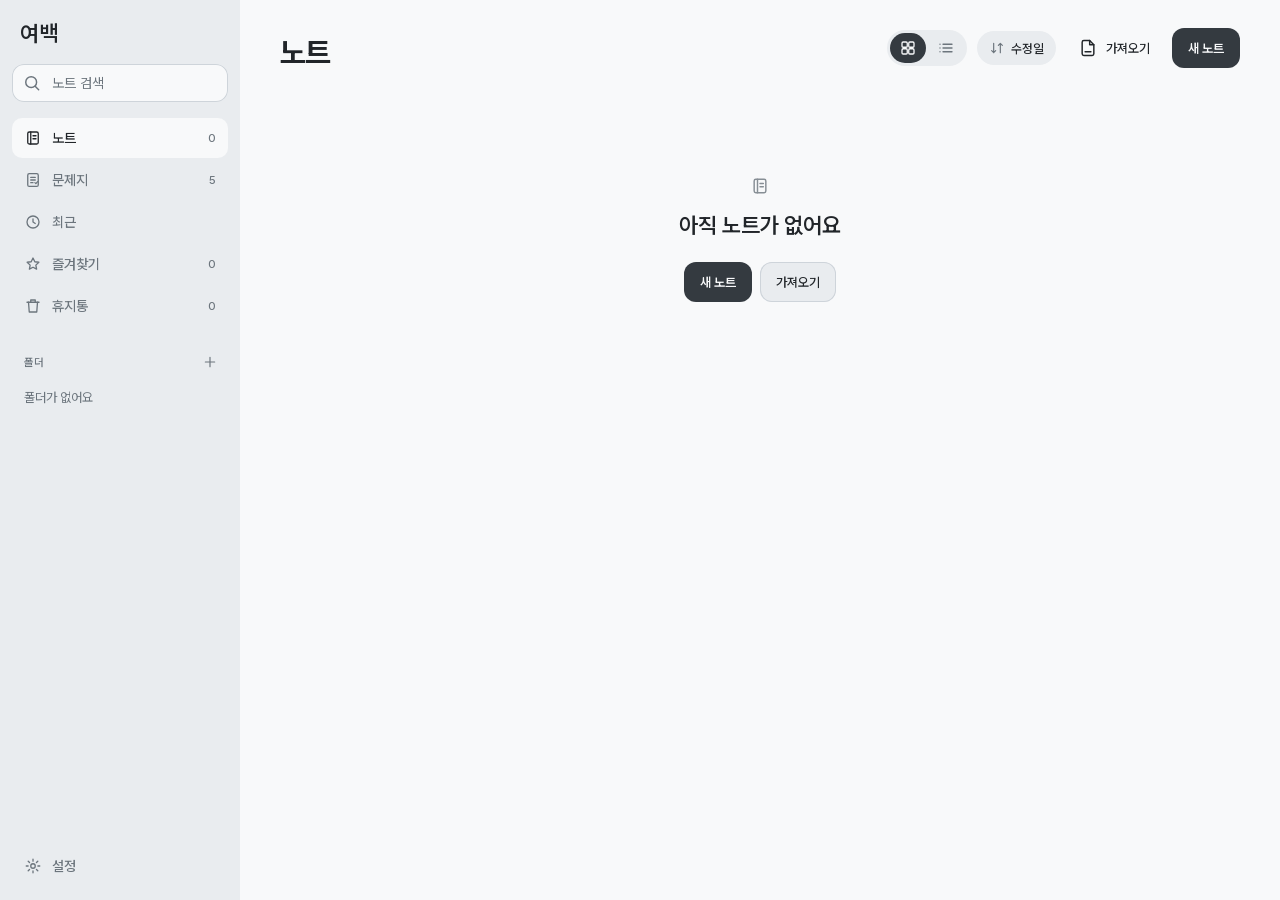
==== commit 57c24be4: "디자인 단순화: Pretendard, 블러·장식 제거, 상단 2줄, 설정 화면 분리, 켜고 끄는 버튼 - 애니메이션은 짧은 투명도 전환만 (블러·튐·표지 확대 전환 제거) - 표지" ====
--- a/index.html
+++ b/index.html
@@ -5,9 +5,7 @@
 <meta name="viewport" content="width=device-width, initial-scale=1, maximum-scale=1, user-scalable=no, viewport-fit=cover">
 <meta name="color-scheme" content="dark">
 <title>여백 노트</title>
-<link rel="preconnect" href="https://fonts.googleapis.com">
-<link rel="preconnect" href="https://fonts.gstatic.com" crossorigin>
-<link href="https://fonts.googleapis.com/css2?family=Barlow+Condensed:wght@600&family=JetBrains+Mono:wght@500&family=Noto+Sans+KR:wght@400;500;600&display=swap" rel="stylesheet">
+<link rel="stylesheet" href="vendor/pretendard/pretendardvariable-dynamic-subset.css">
 <link rel="stylesheet" href="vendor/katex/katex.min.css">
 <link rel="stylesheet" href="style.css">
 <link rel="manifest" href="manifest.webmanifest">
@@ -76,6 +74,7 @@
 <script src="js/quiz.js"></script>
 <script src="js/samples.js"></script>
 <script src="js/library.js"></script>
+<script src="js/export.js"></script>
 <script src="js/native.js"></script>
 <script>
 /* 설치형 앱: 서비스 워커로 오프라인 실행 (지원하지 않는 곳에서는 조용히 건너뜀) */
--- a/vendor/pretendard/pretendardvariable-dynamic-subset.css
+++ b/vendor/pretendard/pretendardvariable-dynamic-subset.css
@@ -0,0 +1,927 @@
+/*
+Copyright (c) 2021 Kil Hyung-jin, with Reserved Font Name Pretendard.
+https://github.com/orioncactus/pretendard
+
+This Font Software is licensed under the SIL Open Font License, Version 1.1.
+This license is copied below, and is also available with a FAQ at:
+http://scripts.sil.org/OFL
+*/
+/* [0] */
+@font-face {
+	font-family: 'Pretendard Variable';
+	font-style: normal;
+	font-display: swap;
+	font-weight: 45 920;
+	src: url(./woff2-dynamic-subset/PretendardVariable.subset.0.woff2) format('woff2-variations');
+	unicode-range: U+f9ca-fa0b, U+ff03-ff05, U+ff07, U+ff0a-ff0b, U+ff0d-ff19, U+ff1b, U+ff1d, U+ff20-ff5b, U+ff5d, U+ffe0-ffe3, U+ffe5-ffe6;
+}
+
+/* [1] */
+@font-face {
+	font-family: 'Pretendard Variable';
+	font-style: normal;
+	font-display: swap;
+	font-weight: 45 920;
+	src: url(./woff2-dynamic-subset/PretendardVariable.subset.1.woff2) format('woff2-variations');
+	unicode-range: U+d723-d728, U+d72a-d733, U+d735-d748, U+d74a-d74f, U+d752-d753, U+d755-d757, U+d75a-d75f, U+d762-d764, U+d766-d768, U+d76a-d76b, U+d76d-d76f, U+d771-d787, U+d789-d78b, U+d78d-d78f, U+d791-d797, U+d79a, U+d79c, U+d79e-d7a3, U+f900-f909, U+f90b-f92e;
+}
+
+/* [2] */
+@font-face {
+	font-family: 'Pretendard Variable';
+	font-style: normal;
+	font-display: swap;
+	font-weight: 45 920;
+	src: url(./woff2-dynamic-subset/PretendardVariable.subset.2.woff2) format('woff2-variations');
+	unicode-range: U+d679-d68b, U+d68e-d69e, U+d6a0, U+d6a2-d6a7, U+d6a9-d6c3, U+d6c6-d6c7, U+d6c9-d6cb, U+d6cd-d6d3, U+d6d5-d6d6, U+d6d8-d6e3, U+d6e5-d6e7, U+d6e9-d6fb, U+d6fd-d717, U+d719-d71f, U+d721-d722;
+}
+
+/* [3] */
+@font-face {
+	font-family: 'Pretendard Variable';
+	font-style: normal;
+	font-display: swap;
+	font-weight: 45 920;
+	src: url(./woff2-dynamic-subset/PretendardVariable.subset.3.woff2) format('woff2-variations');
+	unicode-range: U+d5bc-d5c7, U+d5ca-d5cb, U+d5cd-d5cf, U+d5d1-d5d7, U+d5d9-d5da, U+d5dc, U+d5de-d5e3, U+d5e6-d5e7, U+d5e9-d5eb, U+d5ed-d5f6, U+d5f8, U+d5fa-d5ff, U+d602-d603, U+d605-d607, U+d609-d60f, U+d612-d613, U+d616-d61b, U+d61d-d637, U+d63a-d63b, U+d63d-d63f, U+d641-d647, U+d64a-d64c, U+d64e-d653, U+d656-d657, U+d659-d65b, U+d65d-d666, U+d668, U+d66a-d678;
+}
+
+/* [4] */
+@font-face {
+	font-family: 'Pretendard Variable';
+	font-style: normal;
+	font-display: swap;
+	font-weight: 45 920;
+	src: url(./woff2-dynamic-subset/PretendardVariable.subset.4.woff2) format('woff2-variations');
+	unicode-range: U+d507, U+d509-d50b, U+d50d-d513, U+d515-d53b, U+d53e-d53f, U+d541-d543, U+d545-d54c, U+d54e, U+d550, U+d552-d557, U+d55a-d55b, U+d55d-d55f, U+d561-d564, U+d566-d567, U+d56a, U+d56c, U+d56e-d573, U+d576-d577, U+d579-d583, U+d585-d586, U+d58a-d5a4, U+d5a6-d5bb;
+}
+
+/* [5] */
+@font-face {
+	font-family: 'Pretendard Variable';
+	font-style: normal;
+	font-display: swap;
+	font-weight: 45 920;
+	src: url(./woff2-dynamic-subset/PretendardVariable.subset.5.woff2) format('woff2-variations');
+	unicode-range: U+d464-d477, U+d47a-d47b, U+d47d-d47f, U+d481-d487, U+d489-d48a, U+d48c, U+d48e-d4e7, U+d4e9-d503, U+d505-d506;
+}
+
+/* [6] */
+@font-face {
+	font-family: 'Pretendard Variable';
+	font-style: normal;
+	font-display: swap;
+	font-weight: 45 920;
+	src: url(./woff2-dynamic-subset/PretendardVariable.subset.6.woff2) format('woff2-variations');
+	unicode-range: U+d3bf-d3c7, U+d3ca-d3cf, U+d3d1-d3eb, U+d3ee-d3ef, U+d3f1-d3f3, U+d3f5-d3fb, U+d3fd-d400, U+d402-d45b, U+d45d-d463;
+}
+
+/* [7] */
+@font-face {
+	font-family: 'Pretendard Variable';
+	font-style: normal;
+	font-display: swap;
+	font-weight: 45 920;
+	src: url(./woff2-dynamic-subset/PretendardVariable.subset.7.woff2) format('woff2-variations');
+	unicode-range: U+d2ff, U+d302-d304, U+d306-d30b, U+d30f, U+d311-d313, U+d315-d31b, U+d31e, U+d322-d324, U+d326-d327, U+d32a-d32b, U+d32d-d32f, U+d331-d337, U+d339-d33c, U+d33e-d37b, U+d37e-d37f, U+d381-d383, U+d385-d38b, U+d38e-d390, U+d392-d397, U+d39a-d39b, U+d39d-d39f, U+d3a1-d3a7, U+d3a9-d3aa, U+d3ac, U+d3ae-d3b3, U+d3b5-d3b7, U+d3b9-d3bb, U+d3bd-d3be;
+}
+
+/* [8] */
+@font-face {
+	font-family: 'Pretendard Variable';
+	font-style: normal;
+	font-display: swap;
+	font-weight: 45 920;
+	src: url(./woff2-dynamic-subset/PretendardVariable.subset.8.woff2) format('woff2-variations');
+	unicode-range: U+d257-d27f, U+d281-d29b, U+d29d-d29f, U+d2a1-d2ab, U+d2ad-d2b7, U+d2ba-d2bb, U+d2bd-d2bf, U+d2c1-d2c7, U+d2c9-d2ef, U+d2f2-d2f3, U+d2f5-d2f7, U+d2f9-d2fe;
+}
+
+/* [9] */
+@font-face {
+	font-family: 'Pretendard Variable';
+	font-style: normal;
+	font-display: swap;
+	font-weight: 45 920;
+	src: url(./woff2-dynamic-subset/PretendardVariable.subset.9.woff2) format('woff2-variations');
+	unicode-range: U+d1b4, U+d1b6-d1f3, U+d1f5-d22b, U+d22e-d22f, U+d231-d233, U+d235-d23b, U+d23d-d240, U+d242-d256;
+}
+
+/* [10] */
+@font-face {
+	font-family: 'Pretendard Variable';
+	font-style: normal;
+	font-display: swap;
+	font-weight: 45 920;
+	src: url(./woff2-dynamic-subset/PretendardVariable.subset.10.woff2) format('woff2-variations');
+	unicode-range: U+d105-d12f, U+d132-d133, U+d135-d137, U+d139-d13f, U+d141-d142, U+d144, U+d146-d14b, U+d14e-d14f, U+d151-d153, U+d155-d15b, U+d15e-d187, U+d189-d19f, U+d1a2-d1a3, U+d1a5-d1a7, U+d1a9-d1af, U+d1b2-d1b3;
+}
+
+/* [11] */
+@font-face {
+	font-family: 'Pretendard Variable';
+	font-style: normal;
+	font-display: swap;
+	font-weight: 45 920;
+	src: url(./woff2-dynamic-subset/PretendardVariable.subset.11.woff2) format('woff2-variations');
+	unicode-range: U+d04b-d04f, U+d051-d057, U+d059-d06b, U+d06d-d06f, U+d071-d073, U+d075-d07b, U+d07e-d0a3, U+d0a6-d0a7, U+d0a9-d0ab, U+d0ad-d0b3, U+d0b6, U+d0b8, U+d0ba-d0bf, U+d0c2-d0c3, U+d0c5-d0c7, U+d0c9-d0cf, U+d0d2, U+d0d6-d0db, U+d0de-d0df, U+d0e1-d0e3, U+d0e5-d0eb, U+d0ee-d0f0, U+d0f2-d104;
+}
+
+/* [12] */
+@font-face {
+	font-family: 'Pretendard Variable';
+	font-style: normal;
+	font-display: swap;
+	font-weight: 45 920;
+	src: url(./woff2-dynamic-subset/PretendardVariable.subset.12.woff2) format('woff2-variations');
+	unicode-range: U+cfa2-cfc3, U+cfc5-cfdf, U+cfe2-cfe3, U+cfe5-cfe7, U+cfe9-cff4, U+cff6-cffb, U+cffd-cfff, U+d001-d003, U+d005-d017, U+d019-d033, U+d036-d037, U+d039-d03b, U+d03d-d04a;
+}
+
+/* [13] */
+@font-face {
+	font-family: 'Pretendard Variable';
+	font-style: normal;
+	font-display: swap;
+	font-weight: 45 920;
+	src: url(./woff2-dynamic-subset/PretendardVariable.subset.13.woff2) format('woff2-variations');
+	unicode-range: U+cef0-cef3, U+cef6, U+cef9-ceff, U+cf01-cf03, U+cf05-cf07, U+cf09-cf0f, U+cf11-cf12, U+cf14-cf1b, U+cf1d-cf1f, U+cf21-cf2f, U+cf31-cf53, U+cf56-cf57, U+cf59-cf5b, U+cf5d-cf63, U+cf66, U+cf68, U+cf6a-cf6f, U+cf71-cf84, U+cf86-cf8b, U+cf8d-cfa1;
+}
+
+/* [14] */
+@font-face {
+	font-family: 'Pretendard Variable';
+	font-style: normal;
+	font-display: swap;
+	font-weight: 45 920;
+	src: url(./woff2-dynamic-subset/PretendardVariable.subset.14.woff2) format('woff2-variations');
+	unicode-range: U+ce3c-ce57, U+ce5a-ce5b, U+ce5d-ce5f, U+ce61-ce67, U+ce6a, U+ce6c, U+ce6e-ce73, U+ce76-ce77, U+ce79-ce7b, U+ce7d-ce83, U+ce85-ce88, U+ce8a-ce8f, U+ce91-ce93, U+ce95-ce97, U+ce99-ce9f, U+cea2, U+cea4-ceab, U+cead-cee3, U+cee6-cee7, U+cee9-ceeb, U+ceed-ceef;
+}
+
+/* [15] */
+@font-face {
+	font-family: 'Pretendard Variable';
+	font-style: normal;
+	font-display: swap;
+	font-weight: 45 920;
+	src: url(./woff2-dynamic-subset/PretendardVariable.subset.15.woff2) format('woff2-variations');
+	unicode-range: U+cd92-cd93, U+cd96-cd97, U+cd99-cd9b, U+cd9d-cda3, U+cda6-cda8, U+cdaa-cdaf, U+cdb1-cdc3, U+cdc5-cdcb, U+cdcd-cde7, U+cde9-ce03, U+ce05-ce1f, U+ce22-ce34, U+ce36-ce3b;
+}
+
+/* [16] */
+@font-face {
+	font-family: 'Pretendard Variable';
+	font-style: normal;
+	font-display: swap;
+	font-weight: 45 920;
+	src: url(./woff2-dynamic-subset/PretendardVariable.subset.16.woff2) format('woff2-variations');
+	unicode-range: U+ccef-cd07, U+cd0a-cd0b, U+cd0d-cd1a, U+cd1c, U+cd1e-cd2b, U+cd2d-cd5b, U+cd5d-cd77, U+cd79-cd91;
+}
+
+/* [17] */
+@font-face {
+	font-family: 'Pretendard Variable';
+	font-style: normal;
+	font-display: swap;
+	font-weight: 45 920;
+	src: url(./woff2-dynamic-subset/PretendardVariable.subset.17.woff2) format('woff2-variations');
+	unicode-range: U+cc3f-cc43, U+cc46-cc47, U+cc49-cc4b, U+cc4d-cc53, U+cc55-cc58, U+cc5a-cc5f, U+cc61-cc97, U+cc9a-cc9b, U+cc9d-cc9f, U+cca1-cca7, U+ccaa, U+ccac, U+ccae-ccb3, U+ccb6-ccb7, U+ccb9-ccbb, U+ccbd-cccf, U+ccd1-cce3, U+cce5-ccee;
+}
+
+/* [18] */
+@font-face {
+	font-family: 'Pretendard Variable';
+	font-style: normal;
+	font-display: swap;
+	font-weight: 45 920;
+	src: url(./woff2-dynamic-subset/PretendardVariable.subset.18.woff2) format('woff2-variations');
+	unicode-range: U+cb91-cbd3, U+cbd5-cbe3, U+cbe5-cc0b, U+cc0e-cc0f, U+cc11-cc13, U+cc15-cc1b, U+cc1d-cc20, U+cc23-cc27, U+cc2a-cc2b, U+cc2d, U+cc2f, U+cc31-cc37, U+cc3a, U+cc3c;
+}
+
+/* [19] */
+@font-face {
+	font-family: 'Pretendard Variable';
+	font-style: normal;
+	font-display: swap;
+	font-weight: 45 920;
+	src: url(./woff2-dynamic-subset/PretendardVariable.subset.19.woff2) format('woff2-variations');
+	unicode-range: U+caf4-cb47, U+cb4a-cb90;
+}
+
+/* [20] */
+@font-face {
+	font-family: 'Pretendard Variable';
+	font-style: normal;
+	font-display: swap;
+	font-weight: 45 920;
+	src: url(./woff2-dynamic-subset/PretendardVariable.subset.20.woff2) format('woff2-variations');
+	unicode-range: U+ca4a-ca4b, U+ca4e-ca4f, U+ca51-ca53, U+ca55-ca5b, U+ca5d-ca60, U+ca62-ca83, U+ca85-cabb, U+cabe-cabf, U+cac1-cac3, U+cac5-cacb, U+cacd-cad0, U+cad2, U+cad4-cad8, U+cada-caf3;
+}
+
+/* [21] */
+@font-face {
+	font-family: 'Pretendard Variable';
+	font-style: normal;
+	font-display: swap;
+	font-weight: 45 920;
+	src: url(./woff2-dynamic-subset/PretendardVariable.subset.21.woff2) format('woff2-variations');
+	unicode-range: U+c996-c997, U+c99a-c99c, U+c99e-c9bf, U+c9c2-c9c3, U+c9c5-c9c7, U+c9c9-c9cf, U+c9d2, U+c9d4, U+c9d7-c9d8, U+c9db, U+c9de-c9df, U+c9e1-c9e3, U+c9e5-c9e6, U+c9e8-c9eb, U+c9ee-c9f0, U+c9f2-c9f7, U+c9f9-ca0b, U+ca0d-ca28, U+ca2a-ca49;
+}
+
+/* [22] */
+@font-face {
+	font-family: 'Pretendard Variable';
+	font-style: normal;
+	font-display: swap;
+	font-weight: 45 920;
+	src: url(./woff2-dynamic-subset/PretendardVariable.subset.22.woff2) format('woff2-variations');
+	unicode-range: U+c8e9-c8f4, U+c8f6-c8fb, U+c8fe-c8ff, U+c901-c903, U+c905-c90b, U+c90e-c910, U+c912-c917, U+c919-c92b, U+c92d-c94f, U+c951-c953, U+c955-c96b, U+c96d-c973, U+c975-c987, U+c98a-c98b, U+c98d-c98f, U+c991-c995;
+}
+
+/* [23] */
+@font-face {
+	font-family: 'Pretendard Variable';
+	font-style: normal;
+	font-display: swap;
+	font-weight: 45 920;
+	src: url(./woff2-dynamic-subset/PretendardVariable.subset.23.woff2) format('woff2-variations');
+	unicode-range: U+c841-c84b, U+c84d-c86f, U+c872-c873, U+c875-c877, U+c879-c87f, U+c882-c884, U+c887-c88a, U+c88d-c8c3, U+c8c5-c8df, U+c8e1-c8e8;
+}
+
+/* [24] */
+@font-face {
+	font-family: 'Pretendard Variable';
+	font-style: normal;
+	font-display: swap;
+	font-weight: 45 920;
+	src: url(./woff2-dynamic-subset/PretendardVariable.subset.24.woff2) format('woff2-variations');
+	unicode-range: U+c779-c77b, U+c77e-c782, U+c786, U+c78b, U+c78d, U+c78f, U+c792-c793, U+c795, U+c797, U+c799-c79f, U+c7a2, U+c7a7-c7ab, U+c7ae-c7bb, U+c7bd-c7c0, U+c7c2-c7c7, U+c7c9-c7dc, U+c7de-c7ff, U+c802-c803, U+c805-c807, U+c809, U+c80b-c80f, U+c812, U+c814, U+c817-c81b, U+c81e-c81f, U+c821-c823, U+c825-c82e, U+c830-c837, U+c839-c83b, U+c83d-c840;
+}
+
+/* [25] */
+@font-face {
+	font-family: 'Pretendard Variable';
+	font-style: normal;
+	font-display: swap;
+	font-weight: 45 920;
+	src: url(./woff2-dynamic-subset/PretendardVariable.subset.25.woff2) format('woff2-variations');
+	unicode-range: U+c6bb-c6bf, U+c6c2, U+c6c4, U+c6c6-c6cb, U+c6ce-c6cf, U+c6d1-c6d3, U+c6d5-c6db, U+c6dd-c6df, U+c6e1-c6e7, U+c6e9-c6eb, U+c6ed-c6ef, U+c6f1-c6f8, U+c6fa-c703, U+c705-c707, U+c709-c70b, U+c70d-c716, U+c718, U+c71a-c71f, U+c722-c723, U+c725-c727, U+c729-c734, U+c736-c73b, U+c73e-c73f, U+c741-c743, U+c745-c74b, U+c74e-c750, U+c752-c757, U+c759-c773, U+c776-c777;
+}
+
+/* [26] */
+@font-face {
+	font-family: 'Pretendard Variable';
+	font-style: normal;
+	font-display: swap;
+	font-weight: 45 920;
+	src: url(./woff2-dynamic-subset/PretendardVariable.subset.26.woff2) format('woff2-variations');
+	unicode-range: U+c5f5-c5fb, U+c5fe, U+c602-c605, U+c607, U+c609-c60f, U+c611-c61a, U+c61c-c623, U+c626-c627, U+c629-c62b, U+c62d, U+c62f-c632, U+c636, U+c638, U+c63a-c63f, U+c642-c643, U+c645-c647, U+c649-c652, U+c656-c65b, U+c65d-c65f, U+c661-c663, U+c665-c677, U+c679-c67b, U+c67d-c693, U+c696-c697, U+c699-c69b, U+c69d-c6a3, U+c6a6, U+c6a8, U+c6aa-c6af, U+c6b2-c6b3, U+c6b5-c6b7, U+c6b9-c6ba;
+}
+
+/* [27] */
+@font-face {
+	font-family: 'Pretendard Variable';
+	font-style: normal;
+	font-display: swap;
+	font-weight: 45 920;
+	src: url(./woff2-dynamic-subset/PretendardVariable.subset.27.woff2) format('woff2-variations');
+	unicode-range: U+c517-c527, U+c52a-c52b, U+c52d-c52f, U+c531-c538, U+c53a, U+c53c, U+c53e-c543, U+c546-c547, U+c54b, U+c54d-c552, U+c556, U+c55a-c55b, U+c55d, U+c55f, U+c562-c563, U+c565-c567, U+c569-c56f, U+c572, U+c574, U+c576-c57b, U+c57e-c57f, U+c581-c583, U+c585-c586, U+c588-c58b, U+c58e, U+c590, U+c592-c596, U+c599-c5b3, U+c5b6-c5b7, U+c5ba, U+c5be-c5c3, U+c5ca-c5cb, U+c5cd, U+c5cf, U+c5d2-c5d3, U+c5d5-c5d7, U+c5d9-c5df, U+c5e1-c5e2, U+c5e4, U+c5e6-c5eb, U+c5ef, U+c5f1-c5f3;
+}
+
+/* [28] */
+@font-face {
+	font-family: 'Pretendard Variable';
+	font-style: normal;
+	font-display: swap;
+	font-weight: 45 920;
+	src: url(./woff2-dynamic-subset/PretendardVariable.subset.28.woff2) format('woff2-variations');
+	unicode-range: U+c475-c4ef, U+c4f2-c4f3, U+c4f5-c4f7, U+c4f9-c4ff, U+c502-c50b, U+c50d-c516;
+}
+
+/* [29] */
+@font-face {
+	font-family: 'Pretendard Variable';
+	font-style: normal;
+	font-display: swap;
+	font-weight: 45 920;
+	src: url(./woff2-dynamic-subset/PretendardVariable.subset.29.woff2) format('woff2-variations');
+	unicode-range: U+c3d0-c3d7, U+c3da-c3db, U+c3dd-c3de, U+c3e1-c3ec, U+c3ee-c3f3, U+c3f5-c42b, U+c42d-c463, U+c466-c474;
+}
+
+/* [30] */
+@font-face {
+	font-family: 'Pretendard Variable';
+	font-style: normal;
+	font-display: swap;
+	font-weight: 45 920;
+	src: url(./woff2-dynamic-subset/PretendardVariable.subset.30.woff2) format('woff2-variations');
+	unicode-range: U+c32b-c367, U+c36a-c36b, U+c36d-c36f, U+c371-c377, U+c37a-c37b, U+c37e-c383, U+c385-c387, U+c389-c3cf;
+}
+
+/* [31] */
+@font-face {
+	font-family: 'Pretendard Variable';
+	font-style: normal;
+	font-display: swap;
+	font-weight: 45 920;
+	src: url(./woff2-dynamic-subset/PretendardVariable.subset.31.woff2) format('woff2-variations');
+	unicode-range: U+c26a-c26b, U+c26d-c26f, U+c271-c273, U+c275-c27b, U+c27e-c287, U+c289-c28f, U+c291-c297, U+c299-c29a, U+c29c-c2a3, U+c2a5-c2a7, U+c2a9-c2ab, U+c2ad-c2b3, U+c2b6, U+c2b8, U+c2ba-c2bb, U+c2bd-c2db, U+c2de-c2df, U+c2e1-c2e2, U+c2e5-c2ea, U+c2ee, U+c2f0, U+c2f2-c2f5, U+c2f7, U+c2fa-c2fb, U+c2fd-c2ff, U+c301-c307, U+c309-c30c, U+c30e-c312, U+c315-c323, U+c325-c328, U+c32a;
+}
+
+/* [32] */
+@font-face {
+	font-family: 'Pretendard Variable';
+	font-style: normal;
+	font-display: swap;
+	font-weight: 45 920;
+	src: url(./woff2-dynamic-subset/PretendardVariable.subset.32.woff2) format('woff2-variations');
+	unicode-range: U+c1bc-c1c3, U+c1c5-c1df, U+c1e1-c1fb, U+c1fd-c203, U+c205-c20c, U+c20e, U+c210-c217, U+c21a-c21b, U+c21d-c21e, U+c221-c227, U+c229-c22a, U+c22c, U+c22e, U+c230, U+c233-c24f, U+c251-c257, U+c259-c269;
+}
+
+/* [33] */
+@font-face {
+	font-family: 'Pretendard Variable';
+	font-style: normal;
+	font-display: swap;
+	font-weight: 45 920;
+	src: url(./woff2-dynamic-subset/PretendardVariable.subset.33.woff2) format('woff2-variations');
+	unicode-range: U+c101-c11b, U+c11f, U+c121-c123, U+c125-c12b, U+c12e, U+c132-c137, U+c13a-c13b, U+c13d-c13f, U+c141-c147, U+c14a, U+c14c-c153, U+c155-c157, U+c159-c15b, U+c15d-c166, U+c169-c16f, U+c171-c177, U+c179-c18b, U+c18e-c18f, U+c191-c193, U+c195-c19b, U+c19d-c19e, U+c1a0, U+c1a2-c1a4, U+c1a6-c1bb;
+}
+
+/* [34] */
+@font-face {
+	font-family: 'Pretendard Variable';
+	font-style: normal;
+	font-display: swap;
+	font-weight: 45 920;
+	src: url(./woff2-dynamic-subset/PretendardVariable.subset.34.woff2) format('woff2-variations');
+	unicode-range: U+c049-c057, U+c059-c05b, U+c05d-c05f, U+c061-c067, U+c069-c08f, U+c091-c0ab, U+c0ae-c0af, U+c0b1-c0b3, U+c0b5, U+c0b7-c0bb, U+c0be, U+c0c2-c0c7, U+c0ca-c0cb, U+c0cd-c0cf, U+c0d1-c0d7, U+c0d9-c0da, U+c0dc, U+c0de-c0e3, U+c0e5-c0eb, U+c0ed-c0f3, U+c0f6, U+c0f8, U+c0fa-c0ff;
+}
+
+/* [35] */
+@font-face {
+	font-family: 'Pretendard Variable';
+	font-style: normal;
+	font-display: swap;
+	font-weight: 45 920;
+	src: url(./woff2-dynamic-subset/PretendardVariable.subset.35.woff2) format('woff2-variations');
+	unicode-range: U+bfa7-bfaf, U+bfb1-bfc4, U+bfc6-bfcb, U+bfce-bfcf, U+bfd1-bfd3, U+bfd5-bfdb, U+bfdd-c048;
+}
+
+/* [36] */
+@font-face {
+	font-family: 'Pretendard Variable';
+	font-style: normal;
+	font-display: swap;
+	font-weight: 45 920;
+	src: url(./woff2-dynamic-subset/PretendardVariable.subset.36.woff2) format('woff2-variations');
+	unicode-range: U+bf07, U+bf09-bf3f, U+bf41-bf4f, U+bf52-bf54, U+bf56-bfa6;
+}
+
+/* [37] */
+@font-face {
+	font-family: 'Pretendard Variable';
+	font-style: normal;
+	font-display: swap;
+	font-weight: 45 920;
+	src: url(./woff2-dynamic-subset/PretendardVariable.subset.37.woff2) format('woff2-variations');
+	unicode-range: U+be56, U+be58, U+be5c-be5f, U+be62-be63, U+be65-be67, U+be69-be74, U+be76-be7b, U+be7e-be7f, U+be81-be8e, U+be90, U+be92-bea7, U+bea9-becf, U+bed2-bed3, U+bed5-bed6, U+bed9-bee3, U+bee6-bf06;
+}
+
+/* [38] */
+@font-face {
+	font-family: 'Pretendard Variable';
+	font-style: normal;
+	font-display: swap;
+	font-weight: 45 920;
+	src: url(./woff2-dynamic-subset/PretendardVariable.subset.38.woff2) format('woff2-variations');
+	unicode-range: U+bdb0-bdd3, U+bdd5-bdef, U+bdf1-be0b, U+be0d-be0f, U+be11-be13, U+be15-be43, U+be46-be47, U+be49-be4b, U+be4d-be53;
+}
+
+/* [39] */
+@font-face {
+	font-family: 'Pretendard Variable';
+	font-style: normal;
+	font-display: swap;
+	font-weight: 45 920;
+	src: url(./woff2-dynamic-subset/PretendardVariable.subset.39.woff2) format('woff2-variations');
+	unicode-range: U+bd03, U+bd06, U+bd08, U+bd0a-bd0f, U+bd11-bd22, U+bd25-bd47, U+bd49-bd58, U+bd5a-bd7f, U+bd82-bd83, U+bd85-bd87, U+bd8a-bd8f, U+bd91-bd92, U+bd94, U+bd96-bd98, U+bd9a-bdaf;
+}
+
+/* [40] */
+@font-face {
+	font-family: 'Pretendard Variable';
+	font-style: normal;
+	font-display: swap;
+	font-weight: 45 920;
+	src: url(./woff2-dynamic-subset/PretendardVariable.subset.40.woff2) format('woff2-variations');
+	unicode-range: U+bc4e-bc83, U+bc86-bc87, U+bc89-bc8b, U+bc8d-bc93, U+bc96, U+bc98, U+bc9b-bc9f, U+bca2-bca3, U+bca5-bca7, U+bca9-bcb2, U+bcb4-bcbb, U+bcbe-bcbf, U+bcc1-bcc3, U+bcc5-bccc, U+bcce-bcd0, U+bcd2-bcd4, U+bcd6-bcf3, U+bcf7, U+bcf9-bcfb, U+bcfd-bd02;
+}
+
+/* [41] */
+@font-face {
+	font-family: 'Pretendard Variable';
+	font-style: normal;
+	font-display: swap;
+	font-weight: 45 920;
+	src: url(./woff2-dynamic-subset/PretendardVariable.subset.41.woff2) format('woff2-variations');
+	unicode-range: U+bb90-bba3, U+bba5-bbab, U+bbad-bbbf, U+bbc1-bbf7, U+bbfa-bbfb, U+bbfd-bbfe, U+bc01-bc07, U+bc09-bc0a, U+bc0e, U+bc10, U+bc12-bc13, U+bc17, U+bc19-bc1a, U+bc1e, U+bc20-bc23, U+bc26, U+bc28, U+bc2a-bc2c, U+bc2e-bc2f, U+bc32-bc33, U+bc35-bc37, U+bc39-bc3f, U+bc41-bc42, U+bc44, U+bc46-bc48, U+bc4a-bc4d;
+}
+
+/* [42] */
+@font-face {
+	font-family: 'Pretendard Variable';
+	font-style: normal;
+	font-display: swap;
+	font-weight: 45 920;
+	src: url(./woff2-dynamic-subset/PretendardVariable.subset.42.woff2) format('woff2-variations');
+	unicode-range: U+bae6-bafb, U+bafd-bb17, U+bb19-bb33, U+bb37, U+bb39-bb3a, U+bb3d-bb43, U+bb45-bb46, U+bb48, U+bb4a-bb4f, U+bb51-bb53, U+bb55-bb57, U+bb59-bb62, U+bb64-bb8f;
+}
+
+/* [43] */
+@font-face {
+	font-family: 'Pretendard Variable';
+	font-style: normal;
+	font-display: swap;
+	font-weight: 45 920;
+	src: url(./woff2-dynamic-subset/PretendardVariable.subset.43.woff2) format('woff2-variations');
+	unicode-range: U+ba30-ba37, U+ba3a-ba3b, U+ba3d-ba3f, U+ba41-ba47, U+ba49-ba4a, U+ba4c, U+ba4e-ba53, U+ba56-ba57, U+ba59-ba5b, U+ba5d-ba63, U+ba65-ba66, U+ba68-ba6f, U+ba71-ba73, U+ba75-ba77, U+ba79-ba84, U+ba86, U+ba88-baa7, U+baaa, U+baad-baaf, U+bab1-bab7, U+baba, U+babc, U+babe-bae5;
+}
+
+/* [44] */
+@font-face {
+	font-family: 'Pretendard Variable';
+	font-style: normal;
+	font-display: swap;
+	font-weight: 45 920;
+	src: url(./woff2-dynamic-subset/PretendardVariable.subset.44.woff2) format('woff2-variations');
+	unicode-range: U+b96e-b973, U+b976-b977, U+b979-b97b, U+b97d-b983, U+b986, U+b988, U+b98a-b98d, U+b98f-b9ab, U+b9ae-b9af, U+b9b1-b9b3, U+b9b5-b9bb, U+b9be, U+b9c0, U+b9c2-b9c7, U+b9ca-b9cb, U+b9cd, U+b9d2-b9d7, U+b9da, U+b9dc, U+b9df-b9e0, U+b9e2, U+b9e6-b9e7, U+b9e9-b9f3, U+b9f6, U+b9f8, U+b9fb-ba2f;
+}
+
+/* [45] */
+@font-face {
+	font-family: 'Pretendard Variable';
+	font-style: normal;
+	font-display: swap;
+	font-weight: 45 920;
+	src: url(./woff2-dynamic-subset/PretendardVariable.subset.45.woff2) format('woff2-variations');
+	unicode-range: U+b8bf-b8cb, U+b8cd-b8e0, U+b8e2-b8e7, U+b8ea-b8eb, U+b8ed-b8ef, U+b8f1-b8f7, U+b8fa, U+b8fc, U+b8fe-b903, U+b905-b917, U+b919-b91f, U+b921-b93b, U+b93d-b957, U+b95a-b95b, U+b95d-b95f, U+b961-b967, U+b969-b96c;
+}
+
+/* [46] */
+@font-face {
+	font-family: 'Pretendard Variable';
+	font-style: normal;
+	font-display: swap;
+	font-weight: 45 920;
+	src: url(./woff2-dynamic-subset/PretendardVariable.subset.46.woff2) format('woff2-variations');
+	unicode-range: U+b80d-b80f, U+b811-b817, U+b81a, U+b81c-b823, U+b826-b827, U+b829-b82b, U+b82d-b833, U+b836, U+b83a-b83f, U+b841-b85b, U+b85e-b85f, U+b861-b863, U+b865-b86b, U+b86e, U+b870, U+b872-b8af, U+b8b1-b8be;
+}
+
+/* [47] */
+@font-face {
+	font-family: 'Pretendard Variable';
+	font-style: normal;
+	font-display: swap;
+	font-weight: 45 920;
+	src: url(./woff2-dynamic-subset/PretendardVariable.subset.47.woff2) format('woff2-variations');
+	unicode-range: U+b74d-b75f, U+b761-b763, U+b765-b774, U+b776-b77b, U+b77e-b77f, U+b781-b783, U+b785-b78b, U+b78e, U+b792-b796, U+b79a-b79b, U+b79d-b7a7, U+b7aa, U+b7ae-b7b3, U+b7b6-b7c8, U+b7ca-b7eb, U+b7ee-b7ef, U+b7f1-b7f3, U+b7f5-b7fb, U+b7fe, U+b802-b806, U+b80a-b80b;
+}
+
+/* [48] */
+@font-face {
+	font-family: 'Pretendard Variable';
+	font-style: normal;
+	font-display: swap;
+	font-weight: 45 920;
+	src: url(./woff2-dynamic-subset/PretendardVariable.subset.48.woff2) format('woff2-variations');
+	unicode-range: U+b6a7-b6aa, U+b6ac-b6b0, U+b6b2-b6ef, U+b6f1-b727, U+b72a-b72b, U+b72d-b72e, U+b731-b737, U+b739-b73a, U+b73c-b743, U+b745-b74c;
+}
+
+/* [49] */
+@font-face {
+	font-family: 'Pretendard Variable';
+	font-style: normal;
+	font-display: swap;
+	font-weight: 45 920;
+	src: url(./woff2-dynamic-subset/PretendardVariable.subset.49.woff2) format('woff2-variations');
+	unicode-range: U+b605-b60f, U+b612-b617, U+b619-b624, U+b626-b69b, U+b69e-b6a3, U+b6a5-b6a6;
+}
+
+/* [50] */
+@font-face {
+	font-family: 'Pretendard Variable';
+	font-style: normal;
+	font-display: swap;
+	font-weight: 45 920;
+	src: url(./woff2-dynamic-subset/PretendardVariable.subset.50.woff2) format('woff2-variations');
+	unicode-range: U+b55f, U+b562-b583, U+b585-b59f, U+b5a2-b5a3, U+b5a5-b5a7, U+b5a9-b5b2, U+b5b5-b5ba, U+b5bd-b604;
+}
+
+/* [51] */
+@font-face {
+	font-family: 'Pretendard Variable';
+	font-style: normal;
+	font-display: swap;
+	font-weight: 45 920;
+	src: url(./woff2-dynamic-subset/PretendardVariable.subset.51.woff2) format('woff2-variations');
+	unicode-range: U+b4a5-b4b6, U+b4b8-b4bf, U+b4c1-b4c7, U+b4c9-b4db, U+b4de-b4df, U+b4e1-b4e2, U+b4e5-b4eb, U+b4ee, U+b4f0, U+b4f2-b513, U+b516-b517, U+b519-b51a, U+b51d-b523, U+b526, U+b528, U+b52b-b52f, U+b532-b533, U+b535-b537, U+b539-b53f, U+b541-b544, U+b546-b54b, U+b54d-b54f, U+b551-b55b, U+b55d-b55e;
+}
+
+/* [52] */
+@font-face {
+	font-family: 'Pretendard Variable';
+	font-style: normal;
+	font-display: swap;
+	font-weight: 45 920;
+	src: url(./woff2-dynamic-subset/PretendardVariable.subset.52.woff2) format('woff2-variations');
+	unicode-range: U+b3f8-b3fb, U+b3fd-b40f, U+b411-b417, U+b419-b41b, U+b41d-b41f, U+b421-b427, U+b42a-b42b, U+b42d-b44f, U+b452-b453, U+b455-b457, U+b459-b45f, U+b462-b464, U+b466-b46b, U+b46d-b47f, U+b481-b4a3;
+}
+
+/* [53] */
+@font-face {
+	font-family: 'Pretendard Variable';
+	font-style: normal;
+	font-display: swap;
+	font-weight: 45 920;
+	src: url(./woff2-dynamic-subset/PretendardVariable.subset.53.woff2) format('woff2-variations');
+	unicode-range: U+b342-b353, U+b356-b357, U+b359-b35b, U+b35d-b35e, U+b360-b363, U+b366, U+b368, U+b36a-b36d, U+b36f, U+b372-b373, U+b375-b377, U+b379-b37f, U+b381-b382, U+b384, U+b386-b38b, U+b38d-b3c3, U+b3c6-b3c7, U+b3c9-b3ca, U+b3cd-b3d3, U+b3d6, U+b3d8, U+b3da-b3f7;
+}
+
+/* [54] */
+@font-face {
+	font-family: 'Pretendard Variable';
+	font-style: normal;
+	font-display: swap;
+	font-weight: 45 920;
+	src: url(./woff2-dynamic-subset/PretendardVariable.subset.54.woff2) format('woff2-variations');
+	unicode-range: U+b27c-b283, U+b285-b28f, U+b292-b293, U+b295-b297, U+b29a-b29f, U+b2a1-b2a4, U+b2a7-b2a9, U+b2ab, U+b2ad-b2c7, U+b2ca-b2cb, U+b2cd-b2cf, U+b2d1-b2d7, U+b2da, U+b2dc, U+b2de-b2e3, U+b2e7, U+b2e9-b2ea, U+b2ef-b2f3, U+b2f6, U+b2f8, U+b2fa-b2fb, U+b2fd-b2fe, U+b302-b303, U+b305-b307, U+b309-b30f, U+b312, U+b316-b31b, U+b31d-b341;
+}
+
+/* [55] */
+@font-face {
+	font-family: 'Pretendard Variable';
+	font-style: normal;
+	font-display: swap;
+	font-weight: 45 920;
+	src: url(./woff2-dynamic-subset/PretendardVariable.subset.55.woff2) format('woff2-variations');
+	unicode-range: U+b1d6-b1e7, U+b1e9-b1fc, U+b1fe-b203, U+b206-b207, U+b209-b20b, U+b20d-b213, U+b216-b21f, U+b221-b257, U+b259-b273, U+b275-b27b;
+}
+
+/* [56] */
+@font-face {
+	font-family: 'Pretendard Variable';
+	font-style: normal;
+	font-display: swap;
+	font-weight: 45 920;
+	src: url(./woff2-dynamic-subset/PretendardVariable.subset.56.woff2) format('woff2-variations');
+	unicode-range: U+b120-b122, U+b126-b127, U+b129-b12b, U+b12d-b133, U+b136, U+b138, U+b13a-b13f, U+b142-b143, U+b145-b14f, U+b151-b153, U+b156-b157, U+b159-b177, U+b17a-b17b, U+b17d-b17f, U+b181-b187, U+b189-b18c, U+b18e-b191, U+b195-b1a7, U+b1a9-b1cb, U+b1cd-b1d5;
+}
+
+/* [57] */
+@font-face {
+	font-family: 'Pretendard Variable';
+	font-style: normal;
+	font-display: swap;
+	font-weight: 45 920;
+	src: url(./woff2-dynamic-subset/PretendardVariable.subset.57.woff2) format('woff2-variations');
+	unicode-range: U+b05f-b07b, U+b07e-b07f, U+b081-b083, U+b085-b08b, U+b08d-b097, U+b09b, U+b09d-b09f, U+b0a2-b0a7, U+b0aa, U+b0b0, U+b0b2, U+b0b6-b0b7, U+b0b9-b0bb, U+b0bd-b0c3, U+b0c6-b0c7, U+b0ca-b0cf, U+b0d1-b0df, U+b0e1-b0e4, U+b0e6-b107, U+b10a-b10b, U+b10d-b10f, U+b111-b112, U+b114-b117, U+b119-b11a, U+b11c-b11f;
+}
+
+/* [58] */
+@font-face {
+	font-family: 'Pretendard Variable';
+	font-style: normal;
+	font-display: swap;
+	font-weight: 45 920;
+	src: url(./woff2-dynamic-subset/PretendardVariable.subset.58.woff2) format('woff2-variations');
+	unicode-range: U+afac-afb7, U+afba-afbb, U+afbd-afbf, U+afc1-afc6, U+afca-afcc, U+afce-afd3, U+afd5-afe7, U+afe9-afef, U+aff1-b00b, U+b00d-b00f, U+b011-b013, U+b015-b01b, U+b01d-b027, U+b029-b043, U+b045-b047, U+b049, U+b04b, U+b04d-b052, U+b055-b056, U+b058-b05c, U+b05e;
+}
+
+/* [59] */
+@font-face {
+	font-family: 'Pretendard Variable';
+	font-style: normal;
+	font-display: swap;
+	font-weight: 45 920;
+	src: url(./woff2-dynamic-subset/PretendardVariable.subset.59.woff2) format('woff2-variations');
+	unicode-range: U+af03-af07, U+af09-af2b, U+af2e-af33, U+af35-af3b, U+af3e-af40, U+af44-af47, U+af4a-af5c, U+af5e-af63, U+af65-af7f, U+af81-afab;
+}
+
+/* [60] */
+@font-face {
+	font-family: 'Pretendard Variable';
+	font-style: normal;
+	font-display: swap;
+	font-weight: 45 920;
+	src: url(./woff2-dynamic-subset/PretendardVariable.subset.60.woff2) format('woff2-variations');
+	unicode-range: U+ae56-ae5b, U+ae5e-ae60, U+ae62-ae64, U+ae66-ae67, U+ae69-ae6b, U+ae6d-ae83, U+ae85-aebb, U+aebf, U+aec1-aec3, U+aec5-aecb, U+aece, U+aed0, U+aed2-aed7, U+aed9-aef3, U+aef5-af02;
+}
+
+/* [61] */
+@font-face {
+	font-family: 'Pretendard Variable';
+	font-style: normal;
+	font-display: swap;
+	font-weight: 45 920;
+	src: url(./woff2-dynamic-subset/PretendardVariable.subset.61.woff2) format('woff2-variations');
+	unicode-range: U+ad9c-ada3, U+ada5-adbf, U+adc1-adc3, U+adc5-adc7, U+adc9-add2, U+add4-addb, U+addd-addf, U+ade1-ade3, U+ade5-adf7, U+adfa-adfb, U+adfd-adff, U+ae02-ae07, U+ae0a, U+ae0c, U+ae0e-ae13, U+ae15-ae2f, U+ae31-ae33, U+ae35-ae37, U+ae39-ae3f, U+ae42, U+ae44, U+ae46-ae49, U+ae4b, U+ae4f, U+ae51-ae53, U+ae55;
+}
+
+/* [62] */
+@font-face {
+	font-family: 'Pretendard Variable';
+	font-style: normal;
+	font-display: swap;
+	font-weight: 45 920;
+	src: url(./woff2-dynamic-subset/PretendardVariable.subset.62.woff2) format('woff2-variations');
+	unicode-range: U+ace2-ace3, U+ace5-ace6, U+ace9-acef, U+acf2, U+acf4, U+acf7-acfb, U+acfe-acff, U+ad01-ad03, U+ad05-ad0b, U+ad0d-ad10, U+ad12-ad1b, U+ad1d-ad33, U+ad35-ad48, U+ad4a-ad4f, U+ad51-ad6b, U+ad6e-ad6f, U+ad71-ad72, U+ad77-ad7c, U+ad7e, U+ad80, U+ad82-ad87, U+ad89-ad8b, U+ad8d-ad8f, U+ad91-ad9b;
+}
+
+/* [63] */
+@font-face {
+	font-family: 'Pretendard Variable';
+	font-style: normal;
+	font-display: swap;
+	font-weight: 45 920;
+	src: url(./woff2-dynamic-subset/PretendardVariable.subset.63.woff2) format('woff2-variations');
+	unicode-range: U+ac25-ac2c, U+ac2e, U+ac30, U+ac32-ac37, U+ac39-ac3f, U+ac41-ac4c, U+ac4e-ac6f, U+ac72-ac73, U+ac75-ac76, U+ac79-ac7f, U+ac82, U+ac84-ac88, U+ac8a-ac8b, U+ac8d-ac8f, U+ac91-ac93, U+ac95-ac9b, U+ac9d-ac9e, U+aca1-aca7, U+acab, U+acad-acaf, U+acb1-acb7, U+acba-acbb, U+acbe-acc0, U+acc2-acc3, U+acc5-acdf;
+}
+
+/* [64] */
+@font-face {
+	font-family: 'Pretendard Variable';
+	font-style: normal;
+	font-display: swap;
+	font-weight: 45 920;
+	src: url(./woff2-dynamic-subset/PretendardVariable.subset.64.woff2) format('woff2-variations');
+	unicode-range: U+99df, U+99ed, U+99f1, U+99ff, U+9a01, U+9a08, U+9a0e-9a0f, U+9a19, U+9a2b, U+9a30, U+9a36-9a37, U+9a40, U+9a43, U+9a45, U+9a4d, U+9a55, U+9a57, U+9a5a-9a5b, U+9a5f, U+9a62, U+9a65, U+9a69-9a6a, U+9aa8, U+9ab8, U+9ad3, U+9ae5, U+9aee, U+9b1a, U+9b27, U+9b2a, U+9b31, U+9b3c, U+9b41-9b45, U+9b4f, U+9b54, U+9b5a, U+9b6f, U+9b8e, U+9b91, U+9b9f, U+9bab, U+9bae, U+9bc9, U+9bd6, U+9be4, U+9be8, U+9c0d, U+9c10, U+9c12, U+9c15, U+9c25, U+9c32, U+9c3b, U+9c47, U+9c49, U+9c57, U+9ce5, U+9ce7, U+9ce9, U+9cf3-9cf4, U+9cf6, U+9d09, U+9d1b, U+9d26, U+9d28, U+9d3b, U+9d51, U+9d5d, U+9d60-9d61, U+9d6c, U+9d72, U+9da9, U+9daf, U+9db4, U+9dc4, U+9dd7, U+9df2, U+9df8-9dfa, U+9e1a, U+9e1e, U+9e75, U+9e79, U+9e7d, U+9e7f, U+9e92-9e93, U+9e97, U+9e9d, U+9e9f, U+9ea5, U+9eb4-9eb5, U+9ebb, U+9ebe, U+9ec3, U+9ecd-9ece, U+9ed4, U+9ed8, U+9edb-9edc, U+9ede, U+9ee8, U+9ef4, U+9f07-9f08, U+9f0e, U+9f13, U+9f20, U+9f3b, U+9f4a-9f4b, U+9f4e, U+9f52, U+9f5f, U+9f61, U+9f67, U+9f6a, U+9f6c, U+9f77, U+9f8d, U+9f90, U+9f95, U+9f9c, U+ac02-ac03, U+ac05-ac06, U+ac09-ac0f, U+ac17-ac18, U+ac1b, U+ac1e-ac1f, U+ac21-ac23;
+}
+
+/* [65] */
+@font-face {
+	font-family: 'Pretendard Variable';
+	font-style: normal;
+	font-display: swap;
+	font-weight: 45 920;
+	src: url(./woff2-dynamic-subset/PretendardVariable.subset.65.woff2) format('woff2-variations');
+	unicode-range: U+338c-339c, U+339f-33a0, U+33a2-33cb, U+33cf-33d0, U+33d3, U+33d6, U+33d8, U+33db-33dd, U+4e01, U+4e03, U+4e07-4e08, U+4e11, U+4e14-4e15, U+4e18-4e19, U+4e1e, U+4e32, U+4e38-4e39, U+4e42-4e43, U+4e45, U+4e4d-4e4f, U+4e56, U+4e58-4e59, U+4e5d-4e5e, U+4e6b, U+4e6d, U+4e73, U+4e76-4e77, U+4e7e, U+4e82, U+4e86, U+4e88, U+4e8e, U+4e90-4e92, U+4e94-4e95, U+4e98, U+4e9b, U+4e9e, U+4ea1-4ea2, U+4ea4-4ea6, U+4ea8, U+4eab, U+4ead-4eae, U+4eb6, U+4ec0-4ec1, U+4ec4, U+4ec7, U+4ecb, U+4ecd, U+4ed4-4ed5, U+4ed7-4ed9, U+4edd, U+4edf, U+4ee4, U+4ef0, U+4ef2, U+4ef6-4ef7, U+4efb, U+4f01, U+4f09, U+4f0b, U+4f0d-4f11, U+4f2f, U+4f34, U+4f36, U+4f38, U+4f3a, U+4f3c-4f3d;
+}
+
+/* [66] */
+@font-face {
+	font-family: 'Pretendard Variable';
+	font-style: normal;
+	font-display: swap;
+	font-weight: 45 920;
+	src: url(./woff2-dynamic-subset/PretendardVariable.subset.66.woff2) format('woff2-variations');
+	unicode-range: U+3136, U+3138, U+313a-3140, U+3143-3144, U+3150, U+3152, U+3154-3156, U+3158-315b, U+315d-315f, U+3162, U+3164-318c, U+318e, U+3200-321b, U+3231, U+3239, U+3251-325a, U+3260-327b, U+327e-327f, U+328a-3290, U+3294, U+329e, U+32a5, U+3380-3384, U+3388-338b;
+}
+
+/* [67] */
+@font-face {
+	font-family: 'Pretendard Variable';
+	font-style: normal;
+	font-display: swap;
+	font-weight: 45 920;
+	src: url(./woff2-dynamic-subset/PretendardVariable.subset.67.woff2) format('woff2-variations');
+	unicode-range: U+2f7d, U+2f7f-2f8b, U+2f8e-2f90, U+2f92-2f97, U+2f99-2fa0, U+2fa2-2fa3, U+2fa5-2fa9, U+2fac-2fb1, U+2fb3-2fbc, U+2fc1-2fca, U+2fcd-2fd4, U+3003, U+3012-3019, U+301c, U+301e-3020, U+3036, U+3041, U+3043, U+3045, U+3047, U+3049, U+304e, U+3050, U+3052, U+3056, U+305a, U+305c, U+305e, U+3062, U+3065, U+306c, U+3070-307d, U+3080, U+3085, U+3087, U+308e, U+3090-3091, U+30a1, U+30a5, U+30a9, U+30ae, U+30b1-30b2, U+30b4, U+30b6, U+30bc-30be, U+30c2, U+30c5, U+30cc, U+30d2, U+30d4, U+30d8-30dd, U+30e4, U+30e6, U+30e8, U+30ee, U+30f0-30f2, U+30f4-30f6, U+3133, U+3135;
+}
+
+/* [68] */
+@font-face {
+	font-family: 'Pretendard Variable';
+	font-style: normal;
+	font-display: swap;
+	font-weight: 45 920;
+	src: url(./woff2-dynamic-subset/PretendardVariable.subset.68.woff2) format('woff2-variations');
+	unicode-range: U+2541-254b, U+25a4-25a9, U+25b1, U+25b5, U+25b9, U+25bf, U+25c1, U+25c3, U+25c9-25ca, U+25cc, U+25ce, U+25d0-25d1, U+25e6, U+25ef, U+260f, U+261d, U+261f, U+262f, U+2660, U+2664, U+2667-2669, U+266d, U+266f, U+2716, U+271a, U+273d, U+2756, U+2776-277f, U+278a-2793, U+2963, U+2965, U+2ac5-2ac6, U+2acb-2acc, U+2f00, U+2f04, U+2f06, U+2f08, U+2f0a-2f0b, U+2f11-2f12, U+2f14, U+2f17-2f18, U+2f1c-2f1d, U+2f1f-2f20, U+2f23-2f26, U+2f28-2f29, U+2f2b, U+2f2d, U+2f2f-2f32, U+2f38, U+2f3c-2f40, U+2f42-2f4c, U+2f4f-2f52, U+2f54-2f58, U+2f5a-2f66, U+2f69-2f70, U+2f72-2f76, U+2f78, U+2f7a-2f7c;
+}
+
+/* [69] */
+@font-face {
+	font-family: 'Pretendard Variable';
+	font-style: normal;
+	font-display: swap;
+	font-weight: 45 920;
+	src: url(./woff2-dynamic-subset/PretendardVariable.subset.69.woff2) format('woff2-variations');
+	unicode-range: U+2479-2487, U+249c-24d1, U+24d3-24d7, U+24d9-24e9, U+24eb-24f4, U+2500-2501, U+2503, U+250c-2513, U+2515-2516, U+2518-2540;
+}
+
+/* [70] */
+@font-face {
+	font-family: 'Pretendard Variable';
+	font-style: normal;
+	font-display: swap;
+	font-weight: 45 920;
+	src: url(./woff2-dynamic-subset/PretendardVariable.subset.70.woff2) format('woff2-variations');
+	unicode-range: U+215b-215e, U+2162-2169, U+2170-2179, U+2195-2199, U+21b0-21b4, U+21bc, U+21c0, U+21c4-21c5, U+21cd, U+21cf-21d4, U+21e0-21e3, U+21e6-21e9, U+2200, U+2202-2203, U+2206-2209, U+220b-220c, U+220f, U+2211, U+2213, U+221a, U+221d-2220, U+2222, U+2225-2227, U+2229-222c, U+222e, U+2234-2237, U+223d, U+2243, U+2245, U+2248, U+2250-2253, U+225a, U+2260-2262, U+2264-2267, U+226a-226b, U+226e-2273, U+2276-2277, U+2279-227b, U+2280-2287, U+228a-228b, U+2295-2297, U+22a3-22a5, U+22bb-22bc, U+22ce-22cf, U+22da-22db, U+22ee-22ef, U+2306, U+2312, U+2314, U+2467-2478;
+}
+
+/* [71] */
+@font-face {
+	font-family: 'Pretendard Variable';
+	font-style: normal;
+	font-display: swap;
+	font-weight: 45 920;
+	src: url(./woff2-dynamic-subset/PretendardVariable.subset.71.woff2) format('woff2-variations');
+	unicode-range: U+81-82, U+84, U+a2-a5, U+a7-a8, U+aa, U+ac, U+b1-b3, U+b6, U+b8-ba, U+bc-be, U+c0, U+c2, U+c6-cb, U+ce-d0, U+d4, U+d8-d9, U+db-dc, U+de-df, U+e6, U+eb, U+ee-f0, U+f4, U+f7-f9, U+fb, U+fe-ff, U+111, U+126-127, U+132-133, U+138, U+13f-142, U+149-14b, U+152-153, U+166-167, U+2bc, U+2c7, U+2d0, U+2d8-2d9, U+2db-2dd, U+391-394, U+396-3a1, U+3a3-3a9, U+3b2-3b6, U+3b8, U+3bc, U+3be-3c1, U+3c3-3c9, U+2010, U+2015-2016, U+2018-2019, U+201b, U+201f-2021, U+2025, U+2030, U+2033-2036, U+203c, U+203e, U+2042, U+2074, U+207a-207f, U+2081-2084, U+2109, U+2113, U+2116, U+2121, U+2126, U+212b, U+2153-2154;
+}
+
+/* [72] */
+@font-face {
+	font-family: 'Pretendard Variable';
+	font-style: normal;
+	font-display: swap;
+	font-weight: 45 920;
+	src: url(./woff2-dynamic-subset/PretendardVariable.subset.72.woff2) format('woff2-variations');
+	unicode-range: U+e8, U+2da, U+2160, U+2194, U+3054, U+3058, U+306d, U+3086, U+308d, U+30ac, U+30bb, U+30c4, U+30cd-30ce, U+30e2, U+3132, U+3146, U+3149, U+339d, U+4e3b, U+4f0a, U+4fdd, U+4fe1, U+5409, U+540c, U+5834, U+592a-592b, U+5b9a, U+5dde, U+5e0c, U+5e73, U+5f0f, U+60f3, U+653f, U+661f, U+662f, U+667a, U+683c, U+6b4c, U+6c11, U+767c, U+76ee, U+76f4, U+77f3, U+79d1, U+7a7a, U+7b2c, U+7d22, U+8207, U+8a00, U+8a71, U+9280, U+9580, U+958b, U+96c6, U+9762, U+98df, U+9ed1, U+ac2d, U+adc8, U+add3, U+af48, U+b014, U+b134-b135, U+b158, U+b2aa, U+b35f, U+b6a4, U+b9cf, U+bb63, U+bd23, U+be91, U+c29b, U+c3f4, U+c42c, U+c55c, U+c573, U+c58f, U+c78c, U+c7dd, U+c8f5, U+cad1, U+cc48, U+cf10, U+cf20, U+d03c, U+d07d, U+d2a0, U+d30e, U+d38d, U+d3a8, U+d3c8, U+d5e5, U+d5f9, U+d6e4, U+f90a, U+ff02, U+ff1c;
+}
+
+/* [73] */
+@font-face {
+	font-family: 'Pretendard Variable';
+	font-style: normal;
+	font-display: swap;
+	font-weight: 45 920;
+	src: url(./woff2-dynamic-subset/PretendardVariable.subset.73.woff2) format('woff2-variations');
+	unicode-range: U+3b1, U+2466, U+25a1, U+25a3, U+261c, U+3008-3009, U+305b, U+305d, U+3069, U+30a7, U+30ba, U+30cf, U+30ef, U+3151, U+3157, U+4e4b, U+4e5f, U+4e8c, U+4eca, U+4ed6, U+4f5b, U+50cf, U+5149, U+5165, U+5171, U+5229, U+529b, U+5316, U+539f, U+53f2, U+571f, U+5728, U+58eb, U+591c, U+5b78, U+5c11, U+5c55, U+5ddd, U+5e02, U+5fb7, U+60c5, U+610f, U+611f, U+6625, U+66f8, U+6797, U+679c, U+682a, U+6d2a, U+706b, U+7406, U+767b, U+76f8, U+77e5, U+7acb, U+898b, U+8a69, U+8def, U+8fd1, U+901a, U+90e8, U+91cd, U+975e, U+ae14, U+ae6c, U+aec0, U+afc7, U+afc9, U+b01c, U+b028, U+b308, U+b311, U+b314, U+b31c, U+b524, U+b560, U+b764, U+b920, U+b9e3, U+bd48, U+be7d, U+c0db, U+c231, U+c270, U+c2e3, U+c37d, U+c3ed, U+c530, U+c6a5, U+c6dc, U+c7a4, U+c954, U+c974, U+d000, U+d565, U+d667, U+d6c5, U+d79d, U+ff1e;
+}
+
+/* [74] */
+@font-face {
+	font-family: 'Pretendard Variable';
+	font-style: normal;
+	font-display: swap;
+	font-weight: 45 920;
+	src: url(./woff2-dynamic-subset/PretendardVariable.subset.74.woff2) format('woff2-variations');
+	unicode-range: U+131, U+2032, U+2465, U+2642, U+3048, U+3051, U+3083-3084, U+308f, U+30c0, U+30d1, U+30d3, U+30d6, U+30df, U+30e7, U+3153, U+4e16, U+4e8b, U+4ee5, U+5206, U+52a0, U+52d5, U+53e4, U+53ef, U+54c1, U+57ce, U+597d, U+5b8c, U+5ea6, U+5f8c, U+5f97, U+6210, U+6240, U+624b, U+6728, U+6bd4, U+7236, U+7269, U+7279, U+738b, U+7528, U+7530, U+767e, U+798f, U+8005, U+8a18, U+90fd, U+91cc, U+9577, U+9593, U+98a8, U+ac20, U+acf6, U+ad90, U+af5d, U+af80, U+afcd, U+aff0, U+b0a1, U+b0b5, U+b1fd, U+b2fc, U+b380, U+b51b, U+b584, U+b5b3, U+b8fd, U+b93c, U+b9f4, U+bb44, U+bc08, U+bc27, U+bc49, U+be55, U+be64, U+bfb0, U+bfc5, U+c178, U+c21f, U+c314, U+c4f1, U+c58d, U+c664, U+c698, U+c6a7, U+c6c1, U+c9ed, U+cac0, U+cacc, U+cad9, U+ccb5, U+cdcc, U+d0e4, U+d143, U+d320, U+d330, U+d54d, U+ff06, U+ff1f, U+ff5e;
+}
+
+/* [75] */
+@font-face {
+	font-family: 'Pretendard Variable';
+	font-style: normal;
+	font-display: swap;
+	font-weight: 45 920;
+	src: url(./woff2-dynamic-subset/PretendardVariable.subset.75.woff2) format('woff2-variations');
+	unicode-range: U+b4, U+20a9, U+20ac, U+2190, U+24d8, U+2502, U+2514, U+2592, U+25c7-25c8, U+2663, U+3060, U+3064, U+3081, U+3088, U+30a3, U+30a6, U+30aa, U+30b5, U+30c7, U+30ca-30cb, U+30d0, U+30e3, U+30e5, U+339e, U+4e09, U+4eac, U+4f5c, U+5167-5168, U+516c, U+51fa, U+5408, U+540d, U+591a, U+5b57, U+6211, U+65b9, U+660e, U+6642, U+6700, U+6b63, U+6e2f, U+7063, U+7532, U+793e, U+81ea, U+8272, U+82b1, U+897f, U+8eca, U+91ce, U+ac38, U+ad76, U+ae84, U+aecc, U+b07d, U+b0b1, U+b215, U+b2a0, U+b310, U+b3d7, U+b52a, U+b618, U+b775, U+b797, U+bcd5, U+bd59, U+be80, U+bea8, U+bed1, U+bee4-bee5, U+c060, U+c2ef, U+c329, U+c3dc, U+c597, U+c5bd, U+c5e5, U+c69c, U+c9d6, U+ca29, U+ca5c, U+ca84, U+cc39, U+cc3b, U+ce89, U+cee5, U+cf65, U+cf85, U+d058, U+d145, U+d22d, U+d325, U+d37d, U+d3ad, U+d769, U+ff0c;
+}
+
+/* [76] */
+@font-face {
+	font-family: 'Pretendard Variable';
+	font-style: normal;
+	font-display: swap;
+	font-weight: 45 920;
+	src: url(./woff2-dynamic-subset/PretendardVariable.subset.76.woff2) format('woff2-variations');
+	unicode-range: U+2161, U+2228, U+2299, U+2464, U+2517, U+2640, U+3042, U+304a, U+3053, U+3061, U+307f, U+3082, U+308c, U+3092, U+30a8, U+30ab, U+30ad, U+30b0, U+30b3, U+30b7, U+30c1, U+30c6, U+30c9, U+30d5, U+30d7, U+30de, U+30e0-30e1, U+30ec-30ed, U+4e0b, U+4e0d, U+4ee3, U+53f0, U+548c, U+5b89, U+5bb6, U+5c0f, U+611b, U+6771, U+6aa2, U+6bcd, U+6c34, U+6cd5, U+6d77, U+767d, U+795e, U+8ecd, U+9999, U+9ad8, U+ac07, U+ac1a, U+ac40, U+ad0c, U+ad88, U+ada4, U+ae01, U+ae65, U+aebd, U+aec4, U+afe8, U+b139, U+b205, U+b383, U+b38c, U+b42c, U+b461, U+b55c, U+b78f, U+b8fb, U+b9f7, U+bafc, U+bc99, U+bed8, U+bfcd, U+c0bf, U+c0f9, U+c167, U+c204, U+c20f, U+c22f, U+c258, U+c298, U+c2bc, U+c388, U+c501, U+c50c, U+c5b9, U+c5ce, U+c641, U+c648, U+c73d, U+ca50, U+ca61, U+cc4c, U+ceac, U+d0d4, U+d5f7, U+d6d7, U+ff1a;
+}
+
+/* [77] */
+@font-face {
+	font-family: 'Pretendard Variable';
+	font-style: normal;
+	font-display: swap;
+	font-weight: 45 920;
+	src: url(./woff2-dynamic-subset/PretendardVariable.subset.77.woff2) format('woff2-variations');
+	unicode-range: U+2103, U+2463, U+25c6, U+25cb, U+266c, U+3001, U+300a, U+3046, U+304c-304d, U+304f, U+3055, U+3059, U+3063, U+3066-3068, U+306f, U+3089, U+30b8, U+30bf, U+314f, U+4e0a, U+570b, U+5730, U+5916, U+5929, U+5c71, U+5e74, U+5fc3, U+601d, U+6027, U+63d0, U+6709, U+6734, U+751f, U+7684, U+82f1, U+9053, U+91d1, U+97f3, U+ac2f, U+ac4d, U+adc4, U+ade4, U+ae41, U+ae4d-ae4e, U+aed1, U+afb9, U+b0e0, U+b299, U+b365, U+b46c, U+b480, U+b4c8, U+b7b4, U+b819, U+b918, U+baab, U+bab9, U+be8f, U+bed7, U+c0ec, U+c19f, U+c1a5, U+c3d9, U+c464, U+c53d, U+c553, U+c570, U+c5cc, U+c633, U+c6a4, U+c7a3, U+c7a6, U+c886, U+c9d9-c9da, U+c9ec, U+ca0c, U+cc21, U+cd1b, U+cd78, U+cdc4, U+cef8, U+cfe4, U+d0a5, U+d0b5, U+d0ec, U+d15d, U+d188, U+d23c, U+d2ac, U+d729, U+d79b, U+ff01, U+ff08-ff09, U+ff5c;
+}
+
+/* [78] */
+@font-face {
+	font-family: 'Pretendard Variable';
+	font-style: normal;
+	font-display: swap;
+	font-weight: 45 920;
+	src: url(./woff2-dynamic-subset/PretendardVariable.subset.78.woff2) format('woff2-variations');
+	unicode-range: U+2039-203a, U+223c, U+25b3, U+25b7, U+25bd, U+25cf, U+266a, U+3002, U+300b, U+304b, U+3057, U+305f, U+306a-306b, U+307e, U+308a-308b, U+3093, U+30a2, U+30af, U+30b9, U+30c3, U+30c8, U+30e9-30eb, U+33a1, U+4e00, U+524d, U+5357, U+5b50, U+7121, U+884c, U+9751, U+ac94, U+aebe, U+aecd, U+af08, U+af41, U+af49, U+b010, U+b053, U+b109, U+b11b, U+b128, U+b154, U+b291, U+b2e6, U+b301, U+b385, U+b525, U+b5b4, U+b729, U+b72f, U+b738, U+b7ff, U+b837, U+b975, U+ba67, U+bb47, U+bc1f, U+bd90, U+bfd4, U+c27c, U+c324, U+c379, U+c3e0, U+c465, U+c53b, U+c58c, U+c610, U+c653, U+c6cd, U+c813, U+c82f, U+c999, U+c9e0, U+cac4, U+cad3, U+cbd4, U+cc10, U+cc22, U+ccb8, U+ccbc, U+cda5, U+ce84, U+cea3, U+cf67, U+cfe1, U+d241, U+d30d, U+d31c, U+d391, U+d401, U+d479, U+d5c9, U+d5db, U+d649, U+d6d4;
+}
+
+/* [79] */
+@font-face {
+	font-family: 'Pretendard Variable';
+	font-style: normal;
+	font-display: swap;
+	font-weight: 45 920;
+	src: url(./woff2-dynamic-subset/PretendardVariable.subset.79.woff2) format('woff2-variations');
+	unicode-range: U+b0, U+e9, U+2193, U+2462, U+260e, U+261e, U+300e-300f, U+3044, U+30a4, U+30fb-30fc, U+314d, U+5973, U+6545, U+6708, U+7537, U+ac89, U+ac9c, U+acc1, U+ad04, U+ad75, U+ad7d, U+ae45, U+ae61, U+af42, U+b0ab, U+b0af, U+b0b3, U+b12c, U+b194, U+b1a8, U+b220, U+b258, U+b284, U+b2ff, U+b315, U+b371, U+b3d4-b3d5, U+b460, U+b527, U+b534, U+b810, U+b818, U+b98e, U+ba55, U+bbac, U+bc0b, U+bc40, U+bca1, U+bccd, U+bd93, U+be54, U+be5a, U+bf08, U+bf50, U+bf55, U+bfdc, U+c0c0, U+c0d0, U+c0f4, U+c100, U+c11e, U+c170, U+c20d, U+c274, U+c290, U+c308, U+c369, U+c539, U+c587, U+c5ff, U+c6ec, U+c70c, U+c7ad, U+c7c8, U+c83c, U+c881, U+cb48, U+cc60, U+ce69, U+ce6b, U+ce75, U+cf04, U+cf08, U+cf55, U+cf70, U+cffc, U+d0b7, U+d1a8, U+d2c8, U+d384, U+d47c, U+d48b, U+d5dd, U+d5e8, U+d720, U+d759, U+f981;
+}
+
+/* [80] */
+@font-face {
+	font-family: 'Pretendard Variable';
+	font-style: normal;
+	font-display: swap;
+	font-weight: 45 920;
+	src: url(./woff2-dynamic-subset/PretendardVariable.subset.80.woff2) format('woff2-variations');
+	unicode-range: U+e0, U+e2, U+395, U+3b7, U+3ba, U+2460-2461, U+25a0, U+3010-3011, U+306e, U+30f3, U+314a, U+314c, U+5927, U+65b0, U+7e41, U+97d3, U+9ad4, U+ad49, U+ae0b, U+ae0d, U+ae43, U+ae5d, U+aecf, U+af3c, U+af64, U+afd4, U+b080, U+b084, U+b0c5, U+b10c, U+b1e8, U+b2ac, U+b36e, U+b451, U+b515, U+b540, U+b561, U+b6ab, U+b6b1, U+b72c, U+b730, U+b744, U+b800, U+b8ec, U+b8f0, U+b904, U+b968, U+b96d, U+b987, U+b9d9, U+bb36, U+bb49, U+bc2d, U+bc43, U+bcf6, U+bd89, U+be57, U+be61, U+bed4, U+c090, U+c130, U+c148, U+c19c, U+c2f9, U+c36c, U+c37c, U+c384, U+c3df, U+c575, U+c584, U+c660, U+c719, U+c816, U+ca4d, U+ca54, U+cabc, U+cb49, U+cc14, U+cff5, U+d004, U+d038, U+d0b4, U+d0d3, U+d0e0, U+d0ed, U+d131, U+d1b0, U+d31f, U+d33d, U+d3a0, U+d3ab, U+d514, U+d584, U+d6a1, U+d6cc, U+d749, U+d760, U+d799;
+}
+
+/* [81] */
+@font-face {
+	font-family: 'Pretendard Variable';
+	font-style: normal;
+	font-display: swap;
+	font-weight: 45 920;
+	src: url(./woff2-dynamic-subset/PretendardVariable.subset.81.woff2) format('woff2-variations');
+	unicode-range: U+24, U+60, U+3b9, U+3bb, U+3bd, U+2191, U+2606, U+300c-300d, U+3131, U+3134, U+3139, U+3141-3142, U+3148, U+3161, U+3163, U+321c, U+4eba, U+5317, U+ac31, U+ac77, U+ac9f, U+acb9, U+acf0-acf1, U+acfd, U+ad73, U+af3d, U+b00c, U+b04a, U+b057, U+b0c4, U+b188, U+b1cc, U+b214, U+b2db, U+b2ee, U+b304, U+b4ed, U+b518, U+b5bc, U+b625, U+b69c-b69d, U+b7ac, U+b801, U+b86c, U+b959, U+b95c, U+b985, U+ba48, U+bb58, U+bc0c, U+bc38, U+bc85, U+bc9a, U+bf40, U+c068, U+c0bd, U+c0cc, U+c12f, U+c149, U+c1e0, U+c22b, U+c22d, U+c250, U+c2fc, U+c300, U+c313, U+c370, U+c3d8, U+c557, U+c580, U+c5e3, U+c62e, U+c634, U+c6f0, U+c74d, U+c783, U+c78e, U+c796, U+c7bc, U+c92c, U+ca4c, U+cc1c, U+cc54, U+cc59, U+ce04, U+cf30, U+cfc4, U+d140, U+d321, U+d38c, U+d399, U+d54f, U+d587, U+d5d0, U+d6e8, U+d770;
+}
+
+/* [82] */
+@font-face {
+	font-family: 'Pretendard Variable';
+	font-style: normal;
+	font-display: swap;
+	font-weight: 45 920;
+	src: url(./woff2-dynamic-subset/PretendardVariable.subset.82.woff2) format('woff2-variations');
+	unicode-range: U+d7, U+ea, U+fc, U+2192, U+25bc, U+3000, U+3137, U+3145, U+315c, U+7f8e, U+ac13, U+ac71, U+ac90, U+acb8, U+ace7, U+ad7f, U+ae50, U+aef4, U+af34, U+afbc, U+b048, U+b09a, U+b0ad, U+b0bc, U+b113, U+b125, U+b141, U+b20c, U+b2d9, U+b2ed, U+b367, U+b369, U+b374, U+b3cb, U+b4ec, U+b611, U+b760, U+b81b, U+b834, U+b8b0, U+b8e1, U+b989, U+b9d1, U+b9e1, U+b9fa, U+ba4d, U+ba78, U+bb35, U+bb54, U+bbf9, U+bc11, U+bcb3, U+bd05, U+bd95, U+bdd4, U+be10, U+bed0, U+bf51, U+c0d8, U+c232, U+c2b7, U+c2eb, U+c378, U+c500, U+c52c, U+c549, U+c568, U+c598, U+c5c9, U+c61b, U+c639, U+c67c, U+c717, U+c78a, U+c80a, U+c90c-c90d, U+c950, U+c9e7, U+cbe4, U+cca9, U+cce4, U+cdb0, U+ce78, U+ce94, U+ce98, U+cf8c, U+d018, U+d034, U+d0f1, U+d1b1, U+d280, U+d2f8, U+d338, U+d380, U+d3b4, U+d610, U+d69f, U+d6fc, U+d758;
+}
+
+/* [83] */
+@font-face {
+	font-family: 'Pretendard Variable';
+	font-style: normal;
+	font-display: swap;
+	font-weight: 45 920;
+	src: url(./woff2-dynamic-subset/PretendardVariable.subset.83.woff2) format('woff2-variations');
+	unicode-range: U+e7, U+2022, U+203b, U+25c0, U+2605, U+2661, U+3147, U+318d, U+672c, U+8a9e, U+acaa, U+acbc, U+ad1c, U+ae4a, U+ae5c, U+b044, U+b054, U+b0c8-b0c9, U+b2a6, U+b2d0, U+b35c, U+b364, U+b428, U+b454, U+b465, U+b4b7, U+b4e3, U+b51c, U+b5a1, U+b784, U+b790, U+b7ab, U+b7f4, U+b82c, U+b835, U+b8e9, U+b8f8, U+b9d8, U+b9f9, U+ba5c, U+ba64, U+babd, U+bb18, U+bb3b, U+bbff, U+bc0d, U+bc45, U+bc97, U+bcbc, U+be45, U+be75, U+be7c, U+bfcc, U+c0b6, U+c0f7, U+c14b, U+c2b4, U+c30d, U+c4f8, U+c5bb, U+c5d1, U+c5e0, U+c5ee, U+c5fd, U+c606, U+c6c5, U+c6e0, U+c708, U+c81d, U+c820, U+c824, U+c878, U+c918, U+c96c, U+c9e4, U+c9f1, U+cc2e, U+cd09, U+cea1, U+cef5, U+cef7, U+cf64, U+cf69, U+cfe8, U+d035, U+d0ac, U+d230, U+d234, U+d2f4, U+d31d, U+d575, U+d578, U+d608, U+d614, U+d718, U+d751, U+d761, U+d78c, U+d790;
+}
+
+/* [84] */
+@font-face {
+	font-family: 'Pretendard Variable';
+	font-style: normal;
+	font-display: swap;
+	font-weight: 45 920;
+	src: url(./woff2-dynamic-subset/PretendardVariable.subset.84.woff2) format('woff2-variations');
+	unicode-range: U+2665, U+3160, U+4e2d, U+6587, U+65e5, U+ac12, U+ac14, U+ac16, U+ac81, U+ad34, U+ade0, U+ae54, U+aebc, U+af2c, U+afc0, U+afc8, U+b04c, U+b08c, U+b099, U+b0a9, U+b0ac, U+b0ae, U+b0b8, U+b123, U+b179, U+b2e5, U+b2f7, U+b4c0, U+b531, U+b538, U+b545, U+b550, U+b5a8, U+b6f0, U+b728, U+b73b, U+b7ad, U+b7ed, U+b809, U+b864, U+b86d, U+b871, U+b9bf, U+b9f5, U+ba40, U+ba4b, U+ba58, U+ba87, U+baac, U+bbc0, U+bc16, U+bc34, U+bd07, U+bd99, U+be59, U+bfd0, U+c058, U+c0e4, U+c0f5, U+c12d, U+c139, U+c228, U+c529, U+c5c7, U+c635, U+c637, U+c735, U+c77d, U+c787, U+c789, U+c8c4, U+c989, U+c98c, U+c9d0, U+c9d3, U+cc0c, U+cc99, U+cd0c, U+cd2c, U+cd98, U+cda4, U+ce59, U+ce60, U+ce6d, U+cea0, U+d0d0-d0d1, U+d0d5, U+d14d, U+d1a4, U+d29c, U+d2f1, U+d301, U+d39c, U+d3bc, U+d4e8, U+d540, U+d5ec, U+d640, U+d750;
+}
+
+/* [85] */
+@font-face {
+	font-family: 'Pretendard Variable';
+	font-style: normal;
+	font-display: swap;
+	font-weight: 45 920;
+	src: url(./woff2-dynamic-subset/PretendardVariable.subset.85.woff2) format('woff2-variations');
+	unicode-range: U+5e, U+25b2, U+25b6, U+314e, U+ac24, U+ace1, U+ace4, U+ae68, U+af2d, U+b0d0, U+b0e5, U+b150, U+b155, U+b193, U+b2c9, U+b2dd, U+b3c8, U+b3fc, U+b410, U+b458, U+b4dd, U+b5a0, U+b5a4, U+b5bb, U+b7b5, U+b838, U+b840, U+b86f, U+b8f9, U+b960, U+b9e5, U+bab8, U+bb50, U+bc1d, U+bc24-bc25, U+bca8, U+bcbd, U+bd04, U+bd10, U+bd24, U+be48, U+be5b, U+be68, U+c05c, U+c12c, U+c140, U+c15c, U+c168, U+c194, U+c219, U+c27d, U+c2a8, U+c2f1, U+c2f8, U+c368, U+c554-c555, U+c559, U+c564, U+c5d8, U+c5fc, U+c625, U+c65c, U+c6b1, U+c728, U+c794, U+c84c, U+c88c, U+c8e0, U+c8fd, U+c998, U+c9dd, U+cc0d, U+cc30, U+ceec, U+cf13, U+cf1c, U+cf5c, U+d050, U+d07c, U+d0a8, U+d134, U+d138, U+d154, U+d1f4, U+d2bc, U+d329, U+d32c, U+d3d0, U+d3f4, U+d3fc, U+d56b, U+d5cc, U+d600-d601, U+d639, U+d6c8, U+d754, U+d765;
+}
+
+/* [86] */
+@font-face {
+	font-family: 'Pretendard Variable';
+	font-style: normal;
+	font-display: swap;
+	font-weight: 45 920;
+	src: url(./woff2-dynamic-subset/PretendardVariable.subset.86.woff2) format('woff2-variations');
+	unicode-range: U+3c-3d, U+2026, U+24d2, U+314b, U+ac11, U+acf3, U+ad74, U+ad81, U+adf9, U+ae34, U+af43, U+afb8, U+b05d, U+b07c, U+b110, U+b118, U+b17c, U+b180, U+b18d, U+b192, U+b2cc, U+b355, U+b378, U+b4a4, U+b4ef, U+b78d, U+b799, U+b7a9, U+b7fd, U+b807, U+b80c, U+b839, U+b9b4, U+b9db, U+ba3c, U+bab0, U+bba4, U+bc94, U+be4c, U+c154, U+c1c4, U+c26c, U+c2ac, U+c2ed, U+c4f4, U+c55e, U+c561, U+c571, U+c5b5, U+c5c4, U+c654-c655, U+c695, U+c6e8, U+c6f9, U+c724, U+c751, U+c775, U+c7a0, U+c7c1, U+c874, U+c880, U+c9d5, U+c9f8, U+cabd, U+cc29, U+cc2c, U+cca8, U+ccab, U+ccd0, U+ce21, U+ce35, U+ce7c, U+ce90, U+cee8, U+cef4, U+cfe0, U+d070, U+d0b9, U+d0c1, U+d0c4, U+d0c8, U+d15c, U+d1a1, U+d2c0, U+d300, U+d314, U+d3ed, U+d478, U+d480, U+d48d, U+d508, U+d53d, U+d5e4, U+d611, U+d61c, U+d68d, U+d6a8, U+d798;
+}
+
+/* [87] */
+@font-face {
+	font-family: 'Pretendard Variable';
+	font-style: normal;
+	font-display: swap;
+	font-weight: 45 920;
+	src: url(./woff2-dynamic-subset/PretendardVariable.subset.87.woff2) format('woff2-variations');
+	unicode-range: U+23, U+25, U+5f, U+a9, U+ac08, U+ac78, U+aca8, U+acac, U+ace8, U+ad70, U+adc0, U+addc, U+b137, U+b140, U+b208, U+b290, U+b2f5, U+b3c5, U+b3cc, U+b420, U+b429, U+b529, U+b530, U+b77d, U+b79c, U+b7a8, U+b7c9, U+b7f0, U+b7fc, U+b828, U+b860, U+b9ad, U+b9c1, U+b9c9, U+b9dd-b9de, U+b9e8, U+ba38-ba39, U+babb, U+bc00, U+bc8c, U+bca0, U+bca4, U+bcd1, U+bcfc, U+bd09, U+bdf0, U+be60, U+c0ad, U+c0b4, U+c0bc, U+c190, U+c1fc, U+c220, U+c288, U+c2b9, U+c2f6, U+c528, U+c545, U+c558, U+c5bc, U+c5d4, U+c600, U+c644, U+c6c0, U+c6c3, U+c721, U+c798, U+c7a1, U+c811, U+c838, U+c871, U+c904, U+c990, U+c9dc, U+cc38, U+cc44, U+cca0, U+cd1d, U+cd95, U+cda9, U+ce5c, U+cf00, U+cf58, U+d150, U+d22c, U+d305, U+d328, U+d37c, U+d3f0, U+d551, U+d5a5, U+d5c8, U+d5d8, U+d63c, U+d64d, U+d669, U+d734, U+d76c;
+}
+
+/* [88] */
+@font-face {
+	font-family: 'Pretendard Variable';
+	font-style: normal;
+	font-display: swap;
+	font-weight: 45 920;
+	src: url(./woff2-dynamic-subset/PretendardVariable.subset.88.woff2) format('woff2-variations');
+	unicode-range: U+26, U+2b, U+3e, U+40, U+7e, U+ac01, U+ac19, U+ac1d, U+aca0, U+aca9, U+acb0, U+ad8c, U+ae09, U+ae38, U+ae40, U+aed8, U+b09c, U+b0a0, U+b108, U+b204, U+b298, U+b2d8, U+b2eb-b2ec, U+b2f4, U+b313, U+b358, U+b450, U+b4e0, U+b54c, U+b610, U+b780, U+b78c, U+b791, U+b8e8, U+b958, U+b974, U+b984, U+b9b0, U+b9bc-b9bd, U+b9ce, U+ba70, U+bbfc, U+bc0f, U+bc15, U+bc1b, U+bc31, U+bc95, U+bcc0, U+bcc4, U+bd81, U+bd88, U+c0c8, U+c11d, U+c13c, U+c158, U+c18d, U+c1a1, U+c21c, U+c4f0, U+c54a, U+c560, U+c5b8, U+c5c8, U+c5f4, U+c628, U+c62c, U+c678, U+c6cc, U+c808, U+c810, U+c885, U+c88b, U+c900, U+c988, U+c99d, U+c9c8, U+cc3d-cc3e, U+cc45, U+cd08, U+ce20, U+cee4, U+d074, U+d0a4, U+d0dd, U+d2b9, U+d3b8, U+d3c9, U+d488, U+d544, U+d559, U+d56d, U+d588, U+d615, U+d648, U+d655, U+d658, U+d65c;
+}
+
+/* [89] */
+@font-face {
+	font-family: 'Pretendard Variable';
+	font-style: normal;
+	font-display: swap;
+	font-weight: 45 920;
+	src: url(./woff2-dynamic-subset/PretendardVariable.subset.89.woff2) format('woff2-variations');
+	unicode-range: U+d, U+7c, U+ac10, U+ac15, U+ac74, U+ac80, U+ac83, U+acc4, U+ad11, U+ad50, U+ad6d, U+adfc, U+ae00, U+ae08, U+ae4c, U+b0a8, U+b124, U+b144, U+b178, U+b274, U+b2a5, U+b2e8, U+b2f9, U+b354, U+b370, U+b418, U+b41c, U+b4f1, U+b514, U+b798, U+b808, U+b824-b825, U+b8cc, U+b978, U+b9d0, U+b9e4, U+baa9, U+bb3c, U+bc18, U+bc1c, U+bc30, U+bc84, U+bcf5, U+bcf8, U+bd84, U+be0c, U+be14, U+c0b0, U+c0c9, U+c0dd, U+c124, U+c2dd, U+c2e4, U+c2ec, U+c54c, U+c57c-c57d, U+c591, U+c5c5-c5c6, U+c5ed, U+c608, U+c640, U+c6b8, U+c6d4, U+c784, U+c7ac, U+c800-c801, U+c9c1, U+c9d1, U+cc28, U+cc98, U+cc9c, U+ccad, U+cd5c, U+cd94, U+cd9c, U+cde8, U+ce68, U+cf54, U+d0dc, U+d14c, U+d1a0, U+d1b5, U+d2f0, U+d30c, U+d310, U+d398, U+d45c, U+d50c, U+d53c, U+d560, U+d568, U+d589, U+d604, U+d6c4, U+d788;
+}
+
+/* [90] */
+@font-face {
+	font-family: 'Pretendard Variable';
+	font-style: normal;
+	font-display: swap;
+	font-weight: 45 920;
+	src: url(./woff2-dynamic-subset/PretendardVariable.subset.90.woff2) format('woff2-variations');
+	unicode-range: U+ac04, U+ac1c, U+ac70, U+ac8c, U+acbd, U+acf5, U+acfc, U+ad00, U+ad6c, U+adf8, U+b098, U+b0b4, U+b294, U+b2c8, U+b300, U+b3c4, U+b3d9, U+b4dc, U+b4e4, U+b77c, U+b7ec, U+b85d, U+b97c, U+b9c8, U+b9cc, U+ba54, U+ba74, U+ba85, U+baa8, U+bb34, U+bb38, U+bbf8, U+bc14, U+bc29, U+bc88, U+bcf4, U+bd80, U+be44, U+c0c1, U+c11c, U+c120, U+c131, U+c138, U+c18c, U+c218, U+c2b5, U+c2e0, U+c544, U+c548, U+c5b4, U+c5d0, U+c5ec, U+c5f0, U+c601, U+c624, U+c694, U+c6a9, U+c6b0, U+c6b4, U+c6d0, U+c704, U+c720, U+c73c, U+c740, U+c744, U+c74c, U+c758, U+c77c, U+c785, U+c788, U+c790-c791, U+c7a5, U+c804, U+c815, U+c81c, U+c870, U+c8fc, U+c911, U+c9c4, U+ccb4, U+ce58, U+ce74, U+d06c, U+d0c0, U+d130, U+d2b8, U+d3ec, U+d504, U+d55c, U+d569, U+d574, U+d638, U+d654, U+d68c;
+}
+
+/* [91] */
+@font-face {
+	font-family: 'Pretendard Variable';
+	font-style: normal;
+	font-display: swap;
+	font-weight: 45 920;
+	src: url(./woff2-dynamic-subset/PretendardVariable.subset.91.woff2) format('woff2-variations');
+	unicode-range: U+20-22, U+27-2a, U+2c-39, U+3a-3b, U+3f, U+41-4e, U+4f-5d, U+61-7b, U+7d, U+a0-a1, U+ab, U+ad-ae, U+b7, U+bb, U+bf, U+2013-2014, U+201c-201d, U+2122, U+ac00, U+ace0, U+ae30, U+b2e4, U+b85c, U+b9ac, U+c0ac, U+c2a4, U+c2dc, U+c774, U+c778, U+c9c0, U+d558;
+}
--- a/style.css
+++ b/style.css
@@ -623,3 +623,132 @@
 /* 웹 흔적 없애기: 이미지 끌기·꾹 누름 메뉴, 손가락 탭 때 포커스 테두리 */
 img,svg,canvas{-webkit-user-drag:none;-webkit-touch-callout:none}
 :focus:not(:focus-visible){outline:none}
+
+/* 내보내기 진행: 가운데 고리가 차오름 */
+.xbusy{position:fixed;inset:0;z-index:90;display:grid;place-items:center;background:rgba(33,37,41,.18);opacity:0;filter:blur(var(--bl,8px));transition:opacity .26s var(--ease),filter .26s var(--ease);pointer-events:auto}
+.xbusy.in{opacity:1;filter:none}
+.xring{width:64px;height:64px;border-radius:50%;background:var(--g0);box-shadow:0 8px 28px rgba(33,37,41,.18);display:grid;place-items:center}
+.xring i{--k:.04;width:40px;height:40px;border-radius:50%;background:conic-gradient(var(--g6) calc(var(--k) * 360deg),var(--g2) 0);-webkit-mask:radial-gradient(circle,transparent 14px,#000 15px);mask:radial-gradient(circle,transparent 14px,#000 15px);transition:background .2s}
+
+/* 종이 위 버튼은 브라우저 스크롤 대신 앱이 직접 스크롤 (스크롤이 한 번씩 먹히던 문제) */
+.qch,.qno,.qbtn{touch-action:none}
+
+/* =====================================================================
+   디자인 정리 (단순하게)
+   - 글꼴 하나(Pretendard), 장식 없음(그림자·노이즈·제본·블러)
+   - 움직임은 짧은 투명도 전환만. 튀거나 흐려지는 효과 없음
+   - 커서는 작은 점
+   ===================================================================== */
+:root{
+  --font:'Pretendard Variable',Pretendard,-apple-system,'Apple SD Gothic Neo',system-ui,sans-serif;
+  --display:var(--font); --mono:var(--font);
+  --shadow-paper:0 0 0 1px rgba(33,37,41,.06);
+  --shadow-pop:0 4px 16px rgba(33,37,41,.10);
+  --shadow-cover:none;
+  --chrome-bg:var(--bg);
+  --t:.14s;
+}
+html[data-theme="dark"]{--shadow-paper:0 0 0 1px rgba(248,249,250,.06);--shadow-pop:0 4px 16px rgba(0,0,0,.4);--chrome-bg:var(--bg)}
+html[data-paper="dark"]{--paper-line:var(--g5);--paper-line2:var(--g6)}
+.mono{font-family:var(--font);font-variant-numeric:tabular-nums}
+
+/* 커서: 작은 점 */
+*,*::before,*::after{cursor:url("data:image/svg+xml,%3Csvg xmlns='http://www.w3.org/2000/svg' width='12' height='12'%3E%3Ccircle cx='6' cy='6' r='3' fill='%23495057' stroke='%23f8f9fa' stroke-width='1.5'/%3E%3C/svg%3E") 6 6,default!important}
+input[type=text],input[type=search],.tinput,.sq,.sinput,.tbox{cursor:text!important}
+
+/* 움직임: 블러·튐·흔들림 모두 끄고 투명도만 */
+*,*::before,*::after{animation:none!important}
+button,.pen,.ptile,.pname,.switch,.switch i,.qch,.qcn,.qc-act,.qbtn,.citem .cover,.cover,.tab,#ind,.qstar,.qcol .qb{transition:background-color var(--t),color var(--t),border-color var(--t),opacity var(--t)!important;transform:none!important;filter:none!important}
+button:active:not(:disabled){transform:none!important}
+.switch i{transition:left var(--t)!important;left:3px}
+.switch[aria-checked="true"] i{left:21px}
+.toast,.modal,.popover,#editor,#editor .pages,#chip,#saved,.qcard,.backdrop,.xbusy,.pname{filter:none!important;-webkit-backdrop-filter:none!important;backdrop-filter:none!important}
+.toast{transform:translateX(-50%)!important;transition:opacity var(--t)!important;box-shadow:none;border-radius:10px}
+.backdrop{transition:opacity var(--t)!important;background:rgba(33,37,41,.28)}
+.modal{transform:none!important;transition:none!important;box-shadow:var(--shadow-pop);border-radius:14px}
+.popover{transform:none!important;transition:opacity var(--t)!important;border-radius:12px;padding:8px}
+#editor,#editor.shown,#editor .pages{transition:opacity var(--t)!important}
+#chrome{-webkit-backdrop-filter:none;backdrop-filter:none;transition:transform .2s ease!important}
+#chip{transform:translateX(-50%)!important;transition:opacity var(--t)!important}
+.qcard{transform:none!important;transition:opacity var(--t)!important;box-shadow:var(--shadow-pop);border-color:var(--paper-line)}
+.qripple{display:none}
+.page.loading .paper{background-image:none}
+.qs-cell .qs-a{transition:none}
+.pen.sel{box-shadow:none}
+.ptype.on .ptile{box-shadow:none}
+.pname{opacity:1;transform:none}
+.qc-act.hot{transform:none!important}
+
+/* 장식 제거 */
+.holes,.rings,.choles,.cover::after,.paper::after{display:none!important}
+.sitem.on::before{display:none}
+.sitem.on{box-shadow:none}
+.seg button.on{box-shadow:none}
+#pagebar{-webkit-backdrop-filter:none;backdrop-filter:none;box-shadow:none}
+.xring{box-shadow:none}
+
+/* 라이브러리 */
+.disp{font-family:var(--font);font-weight:700;font-size:30px;letter-spacing:-.02em}
+.lhead{margin-bottom:28px}
+.cover{background-image:none;box-shadow:none;border-radius:6px}
+html[data-theme="dark"] .cover{box-shadow:inset 0 0 0 1px rgba(248,249,250,.10)}
+.cover.light{box-shadow:inset 0 0 0 1px rgba(33,37,41,.06)}
+.ctitle{font-family:var(--font);font-weight:600;font-size:17px;line-height:1.3;letter-spacing:-.01em;left:14px;right:14px;bottom:14px}
+.npprev .ctitle{font-size:14px;left:10px;right:10px;bottom:10px}
+.cbadge{background:none;color:inherit;top:8px;right:8px;width:auto;height:auto;opacity:.7}
+.cover .cbadge{color:#f8f9fa}.cover.light .cbadge{background:none;color:#212529}
+.cscore{font-family:var(--font);font-weight:700}
+.cname{margin-top:10px;font-size:14px}
+.tmark{font-family:var(--font)}
+.tpick .paper.tmini{--paper:#fff;--paper-line:#ced4da;--paper-line2:#e9ecef;--ink:#212529;--paper-label:#868e96}
+@media (hover:hover){.citem:hover .cover{box-shadow:none}}
+
+/* 에디터 상단: 두 줄, 낮게 */
+.r1{min-height:44px;padding:4px 10px}
+.r2{min-height:44px;padding:0 10px}
+.tools-in{padding:2px 0}
+.tool,.sbtn{height:34px}
+#tools .tool{width:36px}
+#tools .tool .ic{width:20px;height:20px}
+#tabs{width:200px;height:32px;padding:3px;box-shadow:none}
+#ind{display:none}
+.tab{height:26px;color:var(--mist)}
+.tab[aria-selected="true"]{background:var(--raise);color:var(--snow)}
+html[data-theme="dark"] .tab[aria-selected="true"]{background:var(--g6)}
+#tray{height:44px;gap:2px}
+.pen{width:36px;height:36px;border-radius:10px}
+.pen svg{width:30px;height:30px}
+.penplus{width:24px;height:24px;border-width:1px}
+@media (min-width:560px) and (max-width:819px){
+  .r1{grid-template-columns:minmax(0,1fr) auto minmax(0,1fr);grid-template-areas:none;padding:4px 10px}
+  .left,.right,#tabs{grid-area:auto}
+  #tabs{width:184px}
+  .r2{flex-direction:row;align-items:center;padding:0 10px}
+  #tools{width:auto}
+  #tray{align-self:auto;margin-left:6px;height:44px}
+}
+
+/* 페이지 추가: 맨 아래까지 내렸을 때만 */
+.addpage{width:44px;height:44px;max-width:none;border:0;border-radius:50%;background:var(--graphite);opacity:0;pointer-events:none}
+.addpage.show{opacity:1;pointer-events:auto}
+
+/* 문제지 글꼴 */
+.qtitle{font-family:var(--font);font-weight:700;font-size:calc(26 * var(--dp));letter-spacing:-.02em;line-height:1.15}
+.qno{font-family:var(--font);font-weight:700;font-size:calc(16 * var(--dp))}
+.qscore,.qrv{font-family:var(--font);font-weight:700}
+.qfoot{font-family:var(--font);font-variant-numeric:tabular-nums}
+.tl-head h3{font-family:var(--font);font-weight:700}
+
+/* 설정: 따로 한 화면 */
+.backdrop:has(.modal.page){padding:0;background:var(--bg)}
+.modal.page{width:100%;max-width:none;height:100%;max-height:none;border:0;border-radius:0;box-shadow:none;padding:0;background:var(--bg)}
+.modal.page .settings{max-width:620px;margin:0 auto;padding:max(12px,env(safe-area-inset-top)) 20px 40px}
+.sh{justify-content:flex-start;gap:6px;background:var(--bg);padding:8px 0 12px}
+.sh h2{font-size:20px;font-weight:700}
+.settings h4{margin:22px 0 2px}
+.srow{min-height:50px;padding:6px 0}
+.srow small{display:none}
+.switch[aria-checked="true"] i{background:var(--on-lilac)}
+html[data-theme="dark"] .switch i{background:var(--g2)}
+html[data-theme="dark"] .switch[aria-checked="true"] i{background:var(--g8)}
+.cdot{box-shadow:0 0 0 2px var(--raise) inset,0 0 0 1px var(--slate)}
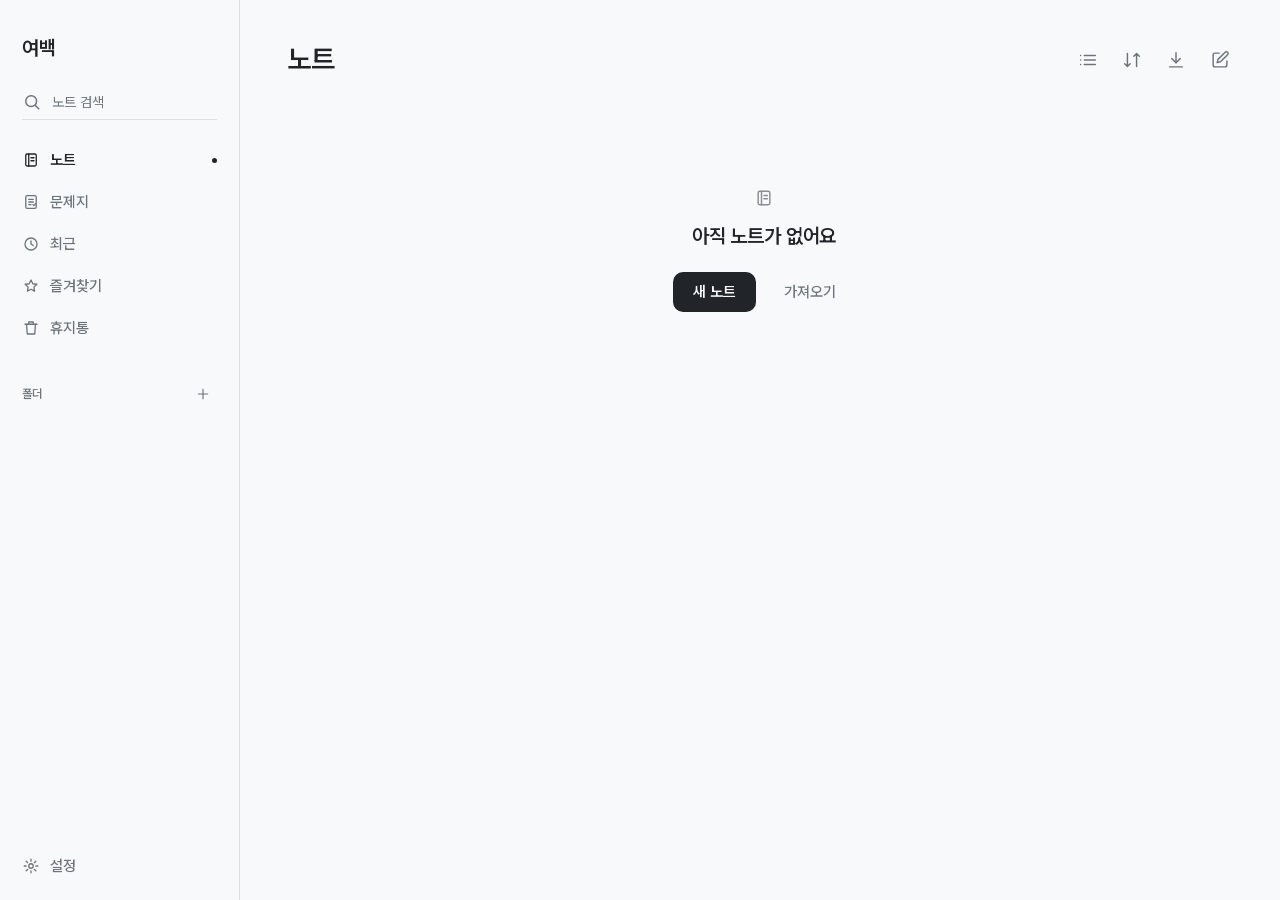
==== commit 333acc7d: "다크 모드 밝게, 고무줄로 당겨 새 페이지, 만져 본 적 있는 움직임 - 다크 모드: 숯 회색 배경, 떠 있는 것은 한 단계 밝게, 채점색과 색 펜 글씨 밝게 - 노트 끝에서 당기" ====
--- a/index.html
+++ b/index.html
@@ -69,6 +69,7 @@
 <script src="js/core.js"></script>
 <script src="js/templates.js"></script>
 <script src="js/engine.js"></script>
+<script src="js/pull.js"></script>
 <script src="js/pdf.js"></script>
 <script src="js/editor.js"></script>
 <script src="js/quiz.js"></script>
--- a/style.css
+++ b/style.css
@@ -752,3 +752,355 @@
 html[data-theme="dark"] .switch i{background:var(--g2)}
 html[data-theme="dark"] .switch[aria-checked="true"] i{background:var(--g8)}
 .cdot{box-shadow:0 0 0 2px var(--raise) inset,0 0 0 1px var(--slate)}
+
+/* =====================================================================
+   애플 디자인 정리 (iPadOS 느낌)
+   - 내용이 먼저: 도구는 가볍게, 선택 표시는 옅은 채움
+   - 글자 위계: 큰 제목 34 / 본문 16 / 보조 13
+   - 누르는 칸은 44px, 얇은 구분선(0.5px), 둥근 모서리 일관
+   ===================================================================== */
+:root{--hair:rgba(33,37,41,.12);--fill:rgba(33,37,41,.06);--fill2:rgba(33,37,41,.10);--group:#fff;--grouped-bg:var(--g1);--r:12px}
+html[data-theme="dark"]{--hair:rgba(248,249,250,.12);--fill:rgba(248,249,250,.07);--fill2:rgba(248,249,250,.12);--group:var(--g7);--grouped-bg:var(--g8)}
+body{font-size:16px;letter-spacing:-.01em;-webkit-font-smoothing:antialiased}
+
+/* 라이브러리: 큰 제목 + 아이콘 도구 막대 */
+.disp{font-size:34px;font-weight:700;letter-spacing:-.025em}
+.lhead{align-items:center;margin-bottom:24px}
+.lact{gap:4px}
+.ibtn{width:44px;height:44px;border-radius:50%;display:grid;place-items:center;color:var(--snow)}
+.ibtn .ic{width:22px;height:22px;stroke-width:1.6}
+.ibtn:active{background:var(--fill)}
+.cgrid{gap:28px 22px}
+.cover{border-radius:4px}
+.ctitle{font-size:15px;font-weight:600;left:12px;right:12px;bottom:12px}
+.cname{font-size:14px;font-weight:500;margin-top:8px}
+.citem .cap{font-size:12px;color:var(--mist);letter-spacing:0}
+.empty h2{font-size:20px;font-weight:600}
+.empty .btn{border-radius:10px}
+
+/* 사이드바 */
+#side{padding-left:10px;padding-right:10px}
+.bname{font-size:26px;font-weight:700;letter-spacing:-.02em}
+.sbar{background:var(--fill);box-shadow:none;border-radius:10px;height:36px}
+.sitem{height:44px;border-radius:10px;font-size:16px;color:var(--snow)}
+.sitem .ic{color:var(--mist)}
+.sitem.on{background:var(--fill2)}
+.fhead{font-size:13px;letter-spacing:0;font-weight:600;color:var(--mist);margin-top:22px}
+
+/* 버튼 */
+.btn{height:44px;border-radius:12px;font-size:16px;font-weight:600;padding:0 20px}
+.btn.ghost{background:var(--fill);box-shadow:none}
+.tbtn{height:44px;padding:0 4px;font-size:16px;color:var(--snow);background:none}
+.tbtn.strong{font-weight:700}
+.chip,.sbtn{border-radius:10px;background:none}
+
+/* 팝오버: 메뉴처럼 줄마다 얇은 선 */
+.popover{border-radius:14px;padding:6px 0;border:0;box-shadow:0 8px 32px rgba(33,37,41,.16),0 0 0 .5px var(--hair)}
+html[data-theme="dark"] .popover{box-shadow:0 8px 32px rgba(0,0,0,.5),0 0 0 .5px var(--hair)}
+.ptitle{font-size:13px;letter-spacing:0;padding:6px 16px 6px}
+.plist{gap:0}
+.pitem{min-height:44px;border-radius:0;padding:0 16px;font-size:16px;font-weight:400}
+.pitem+.pitem{box-shadow:inset 0 .5px 0 var(--hair)}
+.pitem.on{color:var(--snow);font-weight:600}
+.pitem:active:not(:disabled){background:var(--fill)}
+.penpop,.ptypes{padding:6px 10px}
+
+/* 시트(새 노트)·확인 창 */
+.modal{border-radius:16px;border:0;padding:0 20px 20px}
+.modal.small{padding:20px 0 0}
+.shead{display:grid;grid-template-columns:1fr auto 1fr;align-items:center;margin:0 -4px 8px;height:52px}
+.shead h3{margin:0;font-size:17px;font-weight:600;text-align:center}
+.shead .tbtn:first-child{justify-self:start}.shead .tbtn:last-child{justify-self:end}
+.flabel{font-size:13px;letter-spacing:0;font-weight:500;margin:18px 0 8px}
+.tinput{height:44px;border:0;background:var(--fill);border-radius:10px;font-size:16px;margin:0}
+.tplrow{gap:10px}
+.tpick{border-radius:10px;font-size:12px;border-width:2px}
+.tpick .paper.tmini{box-shadow:0 0 0 .5px var(--hair)}
+/* 확인 창: 가운데 정렬, 아래 버튼 두 개 나란히 */
+.dlg{text-align:center}
+.dlg h3{font-size:17px;font-weight:600;padding:0 20px;margin:0 0 18px;line-height:1.4}
+.dlg p{padding:0 20px}
+.dlg-act{margin:0;gap:0;box-shadow:inset 0 .5px 0 var(--hair)}
+.dlg-act .btn{flex:1;height:48px;border-radius:0;background:none!important;color:var(--snow);font-weight:400}
+.dlg-act .btn+.btn{box-shadow:inset .5px 0 0 var(--hair);font-weight:600}
+.dlg-act .btn.danger{color:var(--danger)}
+
+/* 에디터 상단: 얇은 선, 옅은 선택 표시 */
+#chrome{border-bottom:.5px solid var(--hair)}
+.r2{border-top:0}
+#tabs{background:var(--fill);border-radius:9px}
+.tab{border-radius:7px}
+.tab[aria-selected="true"]{background:var(--raise);box-shadow:0 1px 2px rgba(33,37,41,.10)}
+html[data-theme="dark"] .tab[aria-selected="true"]{background:var(--g5);box-shadow:none}
+.tool{border-radius:9px;color:var(--snow)}
+.tool[aria-pressed="true"]{background:var(--fill2);color:var(--snow)}
+.vsep{background:var(--hair);height:18px}
+.pen{border-radius:9px}
+.pen.sel{background:var(--fill2)}
+.penplus{border-style:solid;border-color:var(--hair)}
+.round{color:var(--snow)}
+/* 상단 접기 손잡이: 점 세 개 대신 짧은 막대 */
+#handle{gap:0;height:14px}
+#handle i{display:none}
+#handle i:first-child{display:block;width:36px;height:4px;border-radius:2px;background:var(--hair)}
+#editor.collapsed #handle{background:none}
+#saved{display:none}
+
+/* 종이: 책상 위에 조용히 */
+.page{box-shadow:0 0 0 .5px var(--hair)}
+.scroll{background:var(--desk)}
+#pagebar{background:var(--bg);border-right:.5px solid var(--hair)}
+.pthumb{border-radius:8px}
+.pthumb.cur{border-color:var(--g5)}
+
+/* 설정: 둥근 묶음 목록 (iOS 설정 앱처럼) */
+.backdrop:has(.modal.page){background:var(--grouped-bg)}
+.modal.page{background:var(--grouped-bg)}
+.sh{background:var(--grouped-bg);padding:10px 0 6px}
+.sh h2{font-size:34px;letter-spacing:-.025em}
+.settings h4{margin:26px 16px 8px;font-size:13px;font-weight:500;letter-spacing:0;color:var(--mist)}
+.settings .srow{background:var(--group);border:0;padding:6px 16px;min-height:48px;margin:0}
+.settings h4+.srow{border-radius:12px 12px 0 0}
+.settings .srow:has(+h4),.settings .srow:last-child{border-radius:0 0 12px 12px}
+.settings h4+.srow:has(+h4),.settings h4+.srow:last-child{border-radius:12px}
+.settings .srow+.srow{box-shadow:inset 16px .5px 0 var(--group),inset 0 .5px 0 var(--hair)}
+.srow .sl{font-size:16px;font-weight:400}
+.srow .seg{background:var(--fill);border-radius:9px;padding:2px}
+.srow .seg button{border-radius:7px;height:28px;font-size:13px;color:var(--snow)}
+.srow .seg button.on{background:var(--raise);color:var(--snow);box-shadow:0 1px 2px rgba(33,37,41,.12)!important}
+html[data-theme="dark"] .srow .seg button.on{background:var(--g5)}
+.switch{width:51px;height:31px;background:var(--fill2)}
+.switch i{width:27px;height:27px;top:2px;left:2px;background:#fff!important;box-shadow:0 2px 4px rgba(0,0,0,.18)}
+.switch[aria-checked="true"]{background:var(--g7)}
+html[data-theme="dark"] .switch[aria-checked="true"]{background:var(--g4)}
+.switch[aria-checked="true"] i{left:22px}
+.stepper{background:var(--fill);border-radius:9px}
+.stepper button{border-radius:7px}
+
+/* 토스트: 작은 캡슐 */
+.toast{border-radius:999px;padding:10px 18px;font-size:14px}
+
+/* 문제지 정답 카드·버튼도 같은 결 */
+.qcard{border-radius:calc(14 * var(--dp))}
+.qc-act{border-radius:calc(10 * var(--dp));border-color:var(--paper-line2);background:var(--paper)}
+.modal.wide .tplrow{grid-template-columns:repeat(6,1fr)}
+@media (max-width:520px){.modal.wide .tplrow{grid-template-columns:repeat(3,1fr)}}
+
+/* 문제 그림 (.ybq img) */
+.qfig{margin:calc(8 * var(--dp)) 0 0 calc(32 * var(--dp))}
+.qimg{display:block;max-width:100%;object-fit:contain}
+.qpass .qimg{margin:calc(8 * var(--dp)) auto 0}
+html[data-paper="dark"] .qimg{filter:invert(.88) hue-rotate(180deg)}
+
+/* =====================================================================
+   여백 디자인 언어 (애플의 철학을 따르되, 흉내는 내지 않음)
+   1. 여백이 주인공: 표면은 최소, 간격은 넉넉하게 (8의 배수)
+   2. 글자로 위계: 상자·배경 대신 굵기와 농도. 제목 600, 본문 400
+   3. 선택은 진한 글자 + 작은 점 하나
+   4. 모서리는 8 / 14 두 가지, 선은 0.5px 하나, 그림자는 떠 있는 것에만
+   ===================================================================== */
+:root{--ink2:var(--g5);--dotc:var(--g8)}
+html[data-theme="dark"]{--ink2:var(--g4);--dotc:var(--g0)}
+
+/* 라이브러리 */
+#libmain{padding-top:max(40px,env(safe-area-inset-top));padding-left:48px;padding-right:40px}
+.disp{font-size:28px;font-weight:600;letter-spacing:-.02em}
+.lhead{margin-bottom:40px}
+.ibtn{width:40px;height:40px;color:var(--ink2)}
+.ibtn:hover{color:var(--snow)}
+.ibtn:active{background:none;color:var(--snow)}
+.cgrid{gap:40px 28px}
+.cname{font-weight:500;margin-top:12px}
+.citem .cap{color:var(--ink2)}
+@media (max-width:819px){#libmain{padding-left:24px;padding-right:20px}}
+
+/* 사이드바: 배경 없이 글자 농도로 */
+#side{background:var(--bg);border-right:.5px solid var(--hair);padding-top:max(36px,env(safe-area-inset-top))}
+.brand{padding:0 12px 20px}
+.bname{font-size:20px;font-weight:600;letter-spacing:-.01em}
+.sbar{background:none;border-bottom:.5px solid var(--hair);border-radius:0;margin:0 12px 16px;padding:0;height:36px}
+.sitem{height:40px;font-size:15px;color:var(--ink2);background:none!important;padding-left:12px}
+.sitem .ic{color:inherit}
+.sitem.on{color:var(--snow);font-weight:600}
+.sitem.on::after{content:"";position:absolute;right:12px;top:50%;width:5px;height:5px;margin-top:-2.5px;border-radius:50%;background:var(--dotc)}
+.fhead{font-size:12px;font-weight:500;color:var(--ink2);margin:28px 12px 6px}
+
+/* 버튼 */
+.btn{height:40px;border-radius:999px;font-size:15px;font-weight:600;padding:0 20px}
+.btn.primary{background:var(--g8);color:var(--g0)}
+html[data-theme="dark"] .btn.primary{background:var(--g0);color:var(--g8)}
+.btn.ghost{background:none;color:var(--ink2);font-weight:500}
+.btn.danger{background:none;color:var(--danger)}
+
+/* 에디터 상단: 아이콘만, 선택은 아래 작은 점 */
+#tabs{background:none;width:auto;gap:4px;padding:0;height:36px;display:flex}
+.tab{width:40px;height:36px;border-radius:8px;color:var(--ink2);background:none!important;box-shadow:none!important;position:relative}
+.tab[aria-selected="true"]{color:var(--snow)}
+.tab[aria-selected="true"]::after{content:"";position:absolute;left:50%;bottom:2px;width:4px;height:4px;margin-left:-2px;border-radius:50%;background:var(--dotc)}
+.tool{color:var(--ink2)}
+.tool:hover:not(:disabled){background:none;color:var(--snow)}
+.tool[aria-pressed="true"]{background:none;color:var(--snow);position:relative}
+#tools .tool[aria-pressed="true"]::after{content:"";position:absolute;left:50%;bottom:0;width:4px;height:4px;margin-left:-2px;border-radius:50%;background:var(--dotc)}
+.round{color:var(--ink2)}
+.round:hover{color:var(--snow)}
+/* 펜: 고른 펜은 살짝 올라와 있고 아래 점 하나 */
+.pen{background:none!important;position:relative;border-radius:8px}
+.pen svg{transform:translateY(3px)!important}
+.pen.sel svg{transform:translateY(-2px)!important}
+.pen.sel::after{content:"";position:absolute;left:50%;bottom:0;width:4px;height:4px;margin-left:-2px;border-radius:50%;background:var(--dotc)}
+.penplus{border:0;color:var(--ink2)}
+
+/* 떠 있는 것 (메뉴·창): 모서리 14, 그림자 하나 */
+.popover{border-radius:14px;padding:8px;box-shadow:0 12px 40px rgba(33,37,41,.14),0 0 0 .5px var(--hair)}
+.ptitle{font-size:12px;color:var(--ink2);padding:6px 10px 4px}
+.pitem{min-height:40px;border-radius:8px;padding:0 10px;font-size:15px}
+.pitem+.pitem{box-shadow:none}
+.pitem:hover:not(:disabled),.pitem:active:not(:disabled){background:var(--fill)}
+.pitem.on{font-weight:600}
+.pitem.on::after{content:"";margin-left:auto;width:5px;height:5px;border-radius:50%;background:var(--dotc)}
+.modal{border-radius:14px;padding:28px}
+.modal.small{padding:24px 24px 16px}
+.backdrop{background:rgba(33,37,41,.22)}
+
+/* 확인 창: 왼쪽 정렬 제목, 오른쪽 아래 글자 버튼 */
+.dlg{text-align:left}
+.dlg h3{padding:0;margin:0 0 20px;font-size:17px;font-weight:600}
+.dlg-act{box-shadow:none;margin-top:8px;gap:4px;justify-content:flex-end}
+.dlg-act .btn{flex:none;height:40px;border-radius:999px;padding:0 16px;font-weight:500;box-shadow:none!important}
+.dlg-act .btn+.btn{font-weight:600}
+.dlg-act .btn.primary{background:var(--g8)!important;color:var(--g0)}
+html[data-theme="dark"] .dlg-act .btn.primary{background:var(--g0)!important;color:var(--g8)}
+
+/* 새 노트: 제목은 큰 글씨로 바로 */
+.newnote .tinput.ttl{background:none;border-radius:0;height:auto;padding:4px 0 10px;font-size:24px;font-weight:600;letter-spacing:-.02em;border-bottom:.5px solid var(--hair)}
+.newnote .tinput.ttl::placeholder{color:var(--ink2)}
+.newnote .dlg-act{margin-top:28px}
+.flabel{font-size:12px;color:var(--ink2);font-weight:500;margin:24px 0 10px}
+.cdot{width:24px;height:24px}
+.cdot.on{border-color:var(--dotc)}
+.tpick{border:0;padding:0;gap:8px;color:var(--ink2)}
+.tpick.on{color:var(--snow);font-weight:600}
+.tpick .paper.tmini{border-radius:4px}
+.tpick.on .paper.tmini{box-shadow:0 0 0 1.5px var(--dotc)}
+
+/* 설정: 한 줄씩, 선택지는 글자로 */
+.backdrop:has(.modal.page),.modal.page,.sh{background:var(--bg)}
+.modal.page .settings{max-width:560px;padding-top:max(32px,env(safe-area-inset-top))}
+.sh{gap:8px;padding:0 0 8px}
+.sh h2{font-size:28px;font-weight:600;letter-spacing:-.02em}
+.settings h4{margin:36px 0 4px;font-size:12px;color:var(--ink2);font-weight:500}
+.settings .srow{background:none;border-radius:0!important;padding:0;min-height:52px;box-shadow:none!important;border-bottom:.5px solid var(--hair)}
+.srow .sl{font-size:15px}
+.srow .seg{background:none;padding:0;gap:14px}
+.srow .seg button{background:none!important;box-shadow:none!important;padding:0;height:32px;font-size:14px;color:var(--ink2);position:relative;border-radius:0}
+.srow .seg button.on{color:var(--snow);font-weight:600}
+.srow .seg button.on::after{content:"";position:absolute;left:50%;bottom:0;width:4px;height:4px;margin-left:-2px;border-radius:50%;background:var(--dotc)}
+.switch{width:40px;height:24px;background:var(--fill2)}
+.switch i{width:20px;height:20px;top:2px;left:2px;box-shadow:0 1px 2px rgba(0,0,0,.2)}
+.switch[aria-checked="true"]{background:var(--g8)}
+html[data-theme="dark"] .switch[aria-checked="true"]{background:var(--g0)}
+html[data-theme="dark"] .switch[aria-checked="true"] i{background:var(--g8)!important}
+.switch[aria-checked="true"] i{left:18px}
+.stepper{background:none;gap:10px}
+.stepper button{width:28px;height:28px;color:var(--ink2)}
+
+/* 토스트: 조용한 글자 한 줄 */
+.toast{background:var(--g8);color:var(--g0);border-radius:999px;font-size:14px;padding:10px 18px}
+html[data-theme="dark"] .toast{background:var(--g0);color:var(--g8)}
+.sitem .sn,.fempty{display:none}
+
+/* =====================================================================
+   만져 본 적 있는 움직임 (실생활 은유)
+   처음 봐도 결과를 예상할 수 있게: 고무줄, 용수철, 유리, 도장, 종이
+   - 움직임은 손에서 시작해 손으로 끝남 (누른 자리에서 펼쳐지고, 놓으면 돌아감)
+   - 깜빡임·블러 전환은 여전히 금지. 물리적인 이동과 크기만
+   ===================================================================== */
+:root{--spring:cubic-bezier(.34,1.45,.55,1);--settle:cubic-bezier(.2,.9,.25,1)}
+
+/* ---------- 다크 모드: 숯 회색 위에 종이 (너무 어둡지 않게) ---------- */
+html[data-theme="dark"]{
+  --bg:var(--g7); --night:var(--g7); --raise:var(--g6); --desk:var(--g8); --graphite:var(--g6); --slate:var(--g5);
+  --mist:var(--g3); --snow:var(--g0); --ink2:var(--g3); --dotc:var(--g0);
+  --hair:rgba(248,249,250,.16); --fill:rgba(248,249,250,.09); --fill2:rgba(248,249,250,.16);
+  --lilac:var(--g1); --on-lilac:var(--g8); --group:var(--g6); --grouped-bg:var(--g7);
+  --float-bg:var(--g0); --float-fg:var(--g8);
+}
+html[data-paper="dark"]{--paper:var(--g6);--paper-line:var(--g5);--paper-line2:rgba(248,249,250,.10);--paper-label:var(--g3);--ink:var(--g0)}
+html[data-theme="dark"] .page{box-shadow:0 0 0 .5px rgba(248,249,250,.10),0 6px 24px rgba(0,0,0,.35)}
+html[data-theme="dark"] .cover{box-shadow:inset 0 0 0 .5px rgba(248,249,250,.18)}
+html[data-theme="dark"] .popover{background:var(--g6);box-shadow:0 12px 40px rgba(0,0,0,.45),0 0 0 .5px var(--hair)}
+html[data-theme="dark"] .modal{background:var(--g6)}
+html[data-theme="dark"] .modal.page,html[data-theme="dark"] .backdrop:has(.modal.page),html[data-theme="dark"] .sh{background:var(--g7)}
+html[data-theme="dark"] .tinput{background:var(--fill)}
+html[data-theme="dark"] .newnote .tinput.ttl{background:none}
+html[data-paper="dark"] .qcard{background:var(--g6);border-color:var(--hair)}
+html[data-paper="dark"] .qpass{border-color:var(--g5)}
+html[data-paper="dark"] .qmark path,html[data-paper="dark"] .qscore path{stroke:#ff8787}
+html[data-paper="dark"] .qscore,html[data-paper="dark"] .qrv,html[data-paper="dark"] .qc-c,html[data-paper="dark"] .qc-act.x,html[data-paper="dark"] .qc-res.x{color:#ff8787}
+html[data-paper="dark"] .qch.correct .qcn::after{border-color:#ff8787}
+html[data-paper="dark"] .qc-act.o,html[data-paper="dark"] .qc-res.o{color:#8ce99a}
+html[data-paper="dark"] .qc-act{background:var(--g6)}
+html[data-paper="dark"] .qch.on .qcn{background:var(--g0);color:var(--g7)}
+html[data-paper="dark"] .tpl-lined{--paper-line:rgba(248,249,250,.22)}
+
+/* ---------- 상단 도구: 종이 위에 떠 있는 유리판 ----------
+   뒤의 종이가 비쳐 보여서 "위에 얹혀 있다"는 게 보임. 움직이지 않는 질감이라 깜빡이지 않음 */
+#chrome{top:8px;left:8px;right:8px;border-radius:18px;border:0!important;
+  background:rgba(248,249,250,.72)!important;-webkit-backdrop-filter:blur(22px) saturate(1.6)!important;backdrop-filter:blur(22px) saturate(1.6)!important;
+  box-shadow:inset 0 .5px 0 rgba(255,255,255,.9),0 0 0 .5px rgba(33,37,41,.08),0 6px 24px rgba(33,37,41,.10)}
+html[data-theme="dark"] #chrome{background:rgba(52,58,64,.70)!important;box-shadow:inset 0 .5px 0 rgba(255,255,255,.14),0 0 0 .5px rgba(248,249,250,.10),0 6px 24px rgba(0,0,0,.35)}
+#editor.collapsed #chrome{transform:translateY(calc(-100% - 16px))}
+#chrome{transition:transform .38s var(--settle)!important}
+.scroll{padding-top:calc(var(--chrome-h) + 32px)}
+#handle{top:2px}
+#pagebar{top:calc(var(--chrome-h) + 16px);border-radius:0 14px 14px 0;bottom:8px}
+
+/* ---------- 메뉴·카드: 누른 자리에서 튀어나옴 (말풍선처럼) ---------- */
+.popover{transform:scale(.9)!important;opacity:0;transition:opacity .14s ease,transform .32s var(--spring)!important}
+.popover.in{transform:none!important;opacity:1}
+.qcard{transform:scale(.92)!important;transition:opacity .14s ease,transform .34s var(--spring)!important}
+.qcard.in{transform:none!important}
+/* 창: 책상에 종이를 내려놓듯 아래에서 살짝 */
+.modal{transform:translateY(14px)!important;transition:transform .34s var(--settle)!important}
+.backdrop.in .modal{transform:none!important}
+.modal.page{transform:translateX(24px)!important}
+.backdrop.in .modal.page{transform:none!important}
+.toast{transform:translate(-50%,10px)!important;transition:opacity .16s,transform .3s var(--spring)!important}
+.toast.in{transform:translate(-50%,0)!important}
+
+/* ---------- 펜: 펜꽂이에서 뽑아 올림 ---------- */
+.pen svg{transition:transform .34s var(--spring)!important}
+/* 스위치: 손잡이가 미끄러져 딸깍 */
+.switch i{transition:left .3s var(--spring)!important}
+.switch{transition:background-color .2s ease!important}
+/* 눌림: 버튼은 손가락에 살짝 눌림 */
+.ibtn:active,.tool:active:not(:disabled),.pen:active,.btn:active,.tab:active{transform:scale(.92)!important;transition:transform .08s ease!important}
+.citem:active .cover{transform:scale(.97)!important;transition:transform .1s ease!important}
+
+/* ---------- 채점: 빨간 펜으로 긋고, 도장처럼 찍음 ---------- */
+.qmark.anim path,.qscore.anim path{animation:qdraw .55s cubic-bezier(.4,0,.2,1) .05s backwards!important}
+.qch.correct.stamp .qcn::after{animation:stamp .42s var(--spring)!important}
+@keyframes stamp{0%{transform:scale(1.7);opacity:0}40%{opacity:1}100%{transform:scale(1);opacity:1}}
+
+/* ---------- 고무줄로 당겨 새 페이지 ---------- */
+.addpage{display:none!important}
+.pull{position:absolute;left:0;right:0;bottom:0;height:0;pointer-events:none;z-index:4}
+.pfr{position:absolute;left:50%;bottom:16px;transform:translateX(-50%);border-radius:4px;border:1.5px dashed var(--slate);
+  transition:background-color .18s ease,border-color .18s ease,box-shadow .18s ease}
+.pull.armed .pfr{border:1.5px solid transparent;background:var(--paper);box-shadow:0 0 0 .5px var(--hair)}
+.pplus{position:absolute;left:50%;width:40px;height:40px;transform-origin:50% 50%}
+.pplus svg{width:40px;height:40px;overflow:visible}
+.pplus circle{fill:none;stroke-width:2}
+.pplus .trk{stroke:var(--hair)}
+.pplus .arc{stroke:var(--snow);stroke-dasharray:106.8;stroke-linecap:round;transform:rotate(-90deg);transform-origin:20px 20px}
+.pplus .pl{stroke:var(--mist);stroke-width:2;stroke-linecap:round;fill:none;transition:stroke .15s}
+.pull.armed .pplus .pl{stroke:var(--snow)}
+.pull.armed .pplus .trk{fill:var(--fill2)}
+.page.born{animation:born .5s var(--spring)!important}
+@keyframes born{from{transform:scale(.97)}}
+
+@media (prefers-reduced-motion:reduce){
+  .popover,.qcard,.modal,.toast,.pen svg,.switch i{transition-duration:.01ms!important}
+  .qmark.anim path,.qscore.anim path,.qch.correct.stamp .qcn::after,.page.born{animation:none!important}
+}
+#editor.pulling #chip{opacity:0!important}
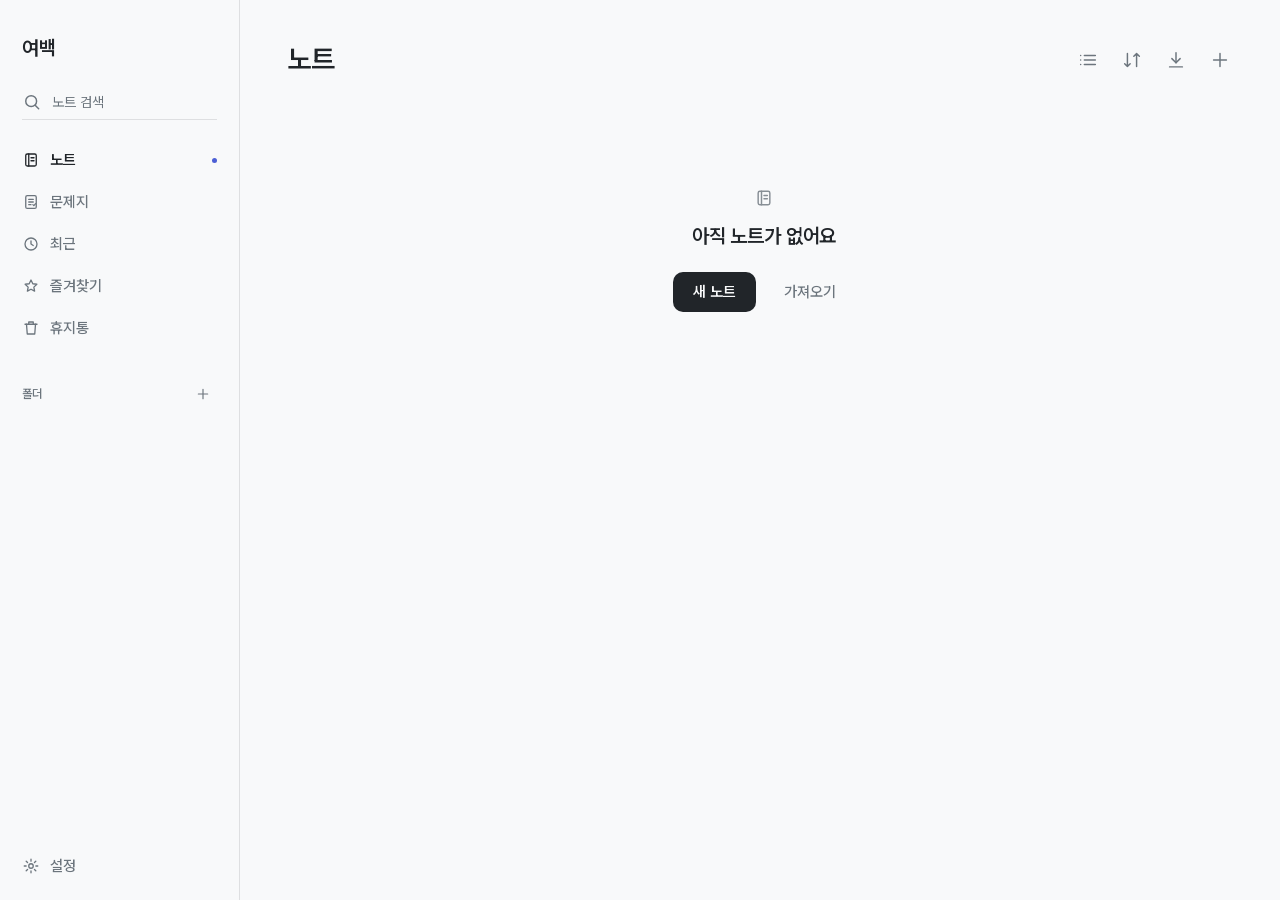
==== commit 688d29c5: "패드 영상에서 찾은 버그 수정 - 빈 페이지가 검게 칠해지던 문제: 저지연 캔버스 끄기, 양식은 필기 캔버스에 같이, 예측 캔버스는 쓴 페이지에만 - 목록 보기에 null이 찍히던" ====
--- a/index.html
+++ b/index.html
@@ -5,6 +5,13 @@
 <meta name="viewport" content="width=device-width, initial-scale=1, maximum-scale=1, user-scalable=no, viewport-fit=cover">
 <meta name="color-scheme" content="dark">
 <title>여백 노트</title>
+<script>
+/* 첫 화면부터 다크 모드 (스타일이 뜨기 전에 흰 화면이 번쩍이지 않게) */
+try { const s = JSON.parse(localStorage.getItem('yeobaek.v2.settings') || '{}');
+  const dark = s.dark === 'on' || (s.dark === 'auto' && matchMedia('(prefers-color-scheme: dark)').matches) || (!s.dark && (s.theme === 'dark' || s.paper === 'dark'));
+  if (dark) { document.documentElement.dataset.theme = 'dark'; document.documentElement.dataset.paper = 'dark'; document.documentElement.style.background = '#1d1e22'; }
+} catch (e) {}
+</script>
 <link rel="stylesheet" href="vendor/pretendard/pretendardvariable-dynamic-subset.css">
 <link rel="stylesheet" href="vendor/katex/katex.min.css">
 <link rel="stylesheet" href="style.css">
@@ -45,8 +52,7 @@
         </nav>
         <div class="right">
           <button type="button" class="round" id="btn-share" aria-label="공유"><span id="ic-share"></span></button>
-          <button type="button" class="round" id="btn-settings" aria-label="설정"><span id="ic-settings"></span></button>
-          <button type="button" class="round" id="btn-full" aria-label="전체화면 전환"><span id="ic-full"></span></button>
+          <button type="button" class="round" id="btn-more" aria-label="더 보기"><span id="ic-more"></span></button>
         </div>
       </div>
       <div class="r2">
@@ -54,7 +60,7 @@
         <div id="tray" role="toolbar" aria-label="펜 트레이"></div>
       </div>
     </header>
-    <button type="button" id="handle" aria-label="상단 바 접기/펼치기"><i></i><i></i><i></i></button>
+    <button type="button" id="handle" aria-label="도구 막대 보이기"><span id="ic-more2"></span></button>
     <aside id="pagebar" aria-label="페이지 목록"></aside>
     <div id="edge" aria-hidden="true"></div>
     <div id="panes"></div>
@@ -72,6 +78,7 @@
 <script src="js/pull.js"></script>
 <script src="js/pdf.js"></script>
 <script src="js/editor.js"></script>
+<script src="js/doctabs.js"></script>
 <script src="js/quiz.js"></script>
 <script src="js/samples.js"></script>
 <script src="js/library.js"></script>
@@ -80,7 +87,20 @@
 <script>
 /* 설치형 앱: 서비스 워커로 오프라인 실행 (지원하지 않는 곳에서는 조용히 건너뜀) */
 if ('serviceWorker' in navigator && location.protocol === 'https:') {
-  window.addEventListener('load', () => { navigator.serviceWorker.register('sw.js').catch(() => {}); });
+  window.addEventListener('load', () => {
+    navigator.serviceWorker.register('sw.js').then(reg => {
+      // 앱으로 돌아올 때마다 새 버전 확인
+      document.addEventListener('visibilitychange', () => { if (document.visibilityState === 'visible') reg.update().catch(() => {}); });
+    }).catch(() => {});
+  });
+  // 새 버전이 들어오면: 막 켠 참이거나 라이브러리에 있으면 바로, 필기 중이면 라이브러리로 나갈 때 바꿈
+  let swapped = false;
+  navigator.serviceWorker.addEventListener('controllerchange', () => {
+    if (swapped) return;
+    const ed = document.getElementById('editor');
+    if (performance.now() < 8000 || ed.hidden) { swapped = true; location.reload(); }
+    else window.Y && (Y.reloadLater = true);
+  });
 }
 </script>
 </body>
--- a/style.css
+++ b/style.css
@@ -1104,3 +1104,137 @@
   .qmark.anim path,.qscore.anim path,.qch.correct.stamp .qcn::after,.page.born{animation:none!important}
 }
 #editor.pulling #chip{opacity:0!important}
+
+/* 문제지도 PDF처럼: 글자는 종이에 인쇄된 것, 필기는 그 위 (펜이 글자 뒤로 숨지 않음)
+   보기·번호는 직접 눌리지 않고, 엔진이 짧은 톡을 받아 Y.quizTap으로 넘김 */
+.qlayer{z-index:1!important}
+.qlayer .qch,.qlayer .qno,.qlayer .qbtn{pointer-events:none!important}
+.paper .ink{z-index:2}
+.paper canvas.pv{z-index:3}
+.tlayer{z-index:3}
+.qcard{z-index:6}
+
+/* 펜꽂이: 펜들이 아래 테두리에 반쯤 꽂혀 있고, 고른 펜만 쑥 올라옴
+   (버튼처럼 칠해지지 않고 물건이 움직이는 것으로 선택을 보여 줌) */
+#tray{align-self:stretch;height:auto;align-items:flex-end;overflow:hidden;gap:0;padding:0 2px;margin-bottom:-1px}
+.pen{width:34px;height:44px;border-radius:0;display:flex;align-items:flex-end;justify-content:center;background:none!important}
+.pen::after,.pen.sel::after{display:none!important}
+.pen svg{width:30px;height:30px;transform:translateY(13px)!important;transition:transform .38s var(--spring)!important}
+.pen.sel svg{transform:translateY(-3px)!important}
+@media (hover:hover){.pen:not(.sel):hover svg{transform:translateY(7px)!important}}
+.pen:active svg{transition-duration:.12s!important}
+.pen:active{transform:none!important}
+.penplus{align-self:center;margin-left:6px}
+
+/* 가운데 위 손잡이는 없앰. 도구 막대를 숨겼을 때만 오른쪽 위에 작은 유리 ⋯ (누르면 다시 내려옴) */
+#handle{display:none!important}
+#editor.collapsed #handle{display:grid!important;position:absolute;left:auto;right:12px;top:max(10px,env(safe-area-inset-top));transform:none!important;
+  width:40px;height:40px;padding:0;border-radius:50%;place-items:center;color:var(--snow);
+  background:rgba(248,249,250,.72)!important;-webkit-backdrop-filter:blur(22px) saturate(1.6);backdrop-filter:blur(22px) saturate(1.6);
+  box-shadow:inset 0 .5px 0 rgba(255,255,255,.9),0 0 0 .5px rgba(33,37,41,.08),0 4px 16px rgba(33,37,41,.12)}
+html[data-theme="dark"] #editor.collapsed #handle{background:rgba(52,58,64,.7)!important;box-shadow:inset 0 .5px 0 rgba(255,255,255,.14),0 0 0 .5px rgba(248,249,250,.1),0 4px 16px rgba(0,0,0,.35)}
+#handle .ic{width:20px;height:20px}
+.pitem .ic{color:var(--ink2)}
+
+/* 문서 탭: 책갈피처럼 나란히, 고른 탭만 진하게 */
+#doctabs{display:flex;align-items:center;gap:2px;min-width:0;overflow-x:auto;scrollbar-width:none;margin-left:2px}
+#doctabs::-webkit-scrollbar{display:none}
+.dtab{flex:none;max-width:132px;height:30px;padding:0 12px;border-radius:999px;font-size:12.5px;font-weight:500;color:var(--ink2);white-space:nowrap;
+  transition:background-color .15s ease,color .15s ease,transform .55s cubic-bezier(.5,0,.75,0)!important}
+.dtab span{display:block;overflow:hidden;text-overflow:ellipsis}
+.dtab.on{color:var(--snow);background:var(--fill2);font-weight:600}
+#doctabs .dtab.pressing{transform:scale(.6)!important;opacity:.5}
+.dtab.add{width:30px;padding:0;display:grid;place-items:center}
+.dtab.add .ic{width:16px;height:16px}
+.tpick .tpl-lined{background-size:auto!important}
+.tmini .tpl{padding:calc(30 * var(--dp)) calc(28 * var(--dp)) calc(24 * var(--dp)) calc(30 * var(--dp))}
+.tmini .tl-head h3,.tmini .lb,.tmini .tlink{visibility:hidden}
+
+/* 손가락 스크롤은 전부 앱이 처리 (브라우저 기본 스크롤과 섞이지 않게) */
+.scroll{touch-action:none}
+/* 고무줄 손맛: 고리가 다 차는 순간 + 가 톡 걸리는 느낌 (톱니가 한 칸 넘어가듯) */
+.pplus svg{transition:transform .32s var(--spring)}
+.pull.armed .pplus svg{transform:scale(1.14)}
+.sver{margin:40px 0 8px;font-size:12px;color:var(--ink2);text-align:center;font-variant-numeric:tabular-nums}
+
+/* =====================================================================
+   다듬기: 곡선 속도, 색, 다크 모드, 화면 꽉 채우기
+   ===================================================================== */
+/* 모든 움직임은 처음에 빠르고 끝에서 부드럽게 멈춤 (곡선이 왼쪽 위로 볼록한 감속 곡선) */
+:root{--out:cubic-bezier(.16,1,.3,1);--settle:cubic-bezier(.16,1,.3,1)}
+*,*::before,*::after{transition-timing-function:var(--out)!important}
+
+/* 강조색 하나: 너무 회색 일색이지 않게 (선택 점, 스위치, 고무줄 고리) */
+:root{--acc:#4c5fd5;--dotc:var(--acc)}
+html[data-theme="dark"]{--acc:#8fa0ff;--dotc:var(--acc)}
+.switch[aria-checked="true"]{background:var(--acc)!important}
+.switch[aria-checked="true"] i{background:#fff!important}
+.pplus .arc{stroke:var(--acc)}
+.pull.armed .pplus .pl{stroke:var(--acc)}
+.cdot.on{border-color:var(--acc)}
+.tpick.on .paper.tmini{box-shadow:0 0 0 1.5px var(--acc)}
+::selection{background:rgba(76,95,213,.25)}
+
+/* 다크 모드: 검정은 아니지만 깊은 숯색, 살짝 푸른 기. 층마다 한 단계씩 밝아져 구분됨 */
+html[data-theme="dark"]{
+  --bg:#1d1e22; --night:#1d1e22; --raise:#2b2c31; --desk:#141518; --graphite:#2b2c31; --slate:#45474e;
+  --mist:#a4a7b0; --snow:#eceef2; --ink2:#a4a7b0; --lilac:#eceef2; --on-lilac:#1d1e22;
+  --hair:rgba(255,255,255,.10); --fill:rgba(255,255,255,.06); --fill2:rgba(255,255,255,.11);
+  --group:#2b2c31; --grouped-bg:#1d1e22; --float-bg:#eceef2; --float-fg:#1d1e22;
+}
+html[data-paper="dark"]{--paper:#26272c;--paper-line:#3b3d44;--paper-line2:#303238;--paper-label:#9a9da6;--ink:#e8e9ee}
+html[data-paper="dark"] .tpl-lined{--paper-line:#41434a}
+html[data-theme="dark"] .page{box-shadow:0 0 0 .5px rgba(255,255,255,.07),0 8px 28px rgba(0,0,0,.45)}
+html[data-theme="dark"] .popover,html[data-theme="dark"] .modal{background:#2b2c31}
+html[data-theme="dark"] .modal.page,html[data-theme="dark"] .backdrop:has(.modal.page),html[data-theme="dark"] .sh{background:#1d1e22}
+html[data-theme="dark"] #chrome,html[data-theme="dark"] #editor.collapsed #handle{background:rgba(43,44,49,.72)!important}
+html[data-paper="dark"] .qcard,html[data-paper="dark"] .qc-act{background:#2b2c31}
+html[data-paper="dark"] .qch.on .qcn{background:#e8e9ee;color:#26272c}
+html[data-theme="dark"] .btn.primary,html[data-theme="dark"] .dlg-act .btn.primary{background:#eceef2!important;color:#1d1e22}
+html[data-theme="dark"] .toast{background:#eceef2;color:#1d1e22}
+
+/* 화면 꽉 채우기: 열면 페이지가 화면 너비 그대로 */
+.scroll{padding-left:0!important;padding-right:0!important;padding-bottom:120px}
+.pages{gap:14px}
+.page{border-radius:0}
+.paper{border-radius:0}
+
+/* 줄·모눈·점은 캔버스(.tplc)가 그림 */
+.page .paper.tpl-lined,.page .paper.tpl-grid,.page .paper.tpl-dot{background-image:none!important}
+.paper canvas.tplc{z-index:0;pointer-events:none}
+
+/* 스크롤 막대 숨김 (스크롤할 때마다 오른쪽에 뜨던 막대) */
+*{scrollbar-width:none}
+*::-webkit-scrollbar{display:none}
+
+/* 검색칸: 누르면 생기던 네모 테두리 없앰, 아래 선만 진해짐 */
+.sbar:focus-within,.sq:focus,.sq:focus-visible,label:focus-within{outline:none!important}
+.sbar:focus-within{border-bottom-color:var(--snow)}
+
+/* 펜: 원래 모양 그대로, 고른 펜만 살짝 들어 올림 (배경·점 없음) */
+#tray{overflow:visible;align-items:center;align-self:center;height:44px;gap:2px}
+.pen{width:38px;height:44px;align-items:center}
+.pen svg{width:32px;height:32px;transform:translateY(2px)!important}
+.pen.sel svg{transform:translateY(-4px) scale(1.06)!important}
+@media (hover:hover){.pen:not(.sel):hover svg{transform:translateY(0)!important}}
+
+/* 화면 이동: 종이를 들어 올리듯 살짝 올라오며 자리 잡음, 뒤의 서재는 살짝 물러남 */
+#editor{transform:translateY(18px) scale(.985);transform-origin:50% 30%;transition:opacity .38s var(--out)!important,transform .46s var(--out)!important}
+#editor.shown{transform:none}
+#lib{transition:transform .46s var(--out),opacity .38s var(--out)}
+#lib.behind{transform:scale(.97);opacity:.4}
+.lbody.enter{animation:rise .42s var(--out)!important}
+@keyframes rise{from{opacity:0;transform:translateY(10px)}}
+/* 도구 막대를 숨긴 뒤의 ⋯ */
+#editor.collapsed #handle{transition:transform .3s var(--out)!important}
+@media (prefers-reduced-motion:reduce){#editor,#lib,.lbody{transition:none!important;animation:none!important;transform:none!important}}
+#chrome,#handle{touch-action:none}
+
+/* 패드 영상에서 찾은 것 */
+/* 꺼진 스위치가 밝은 화면에서 안 보이던 것: 바탕을 한 단계 진하게 */
+.switch{background:var(--g3)}
+html[data-theme="dark"] .switch{background:#45474e}
+/* 펜 칸 개수 +/- 를 누르면 회색 네모가 생기던 것 */
+.stepper button,.stepper button:hover{background:none!important;border-radius:50%}
+.stepper button:active{background:var(--fill)!important}
+.mini:hover{background:none}
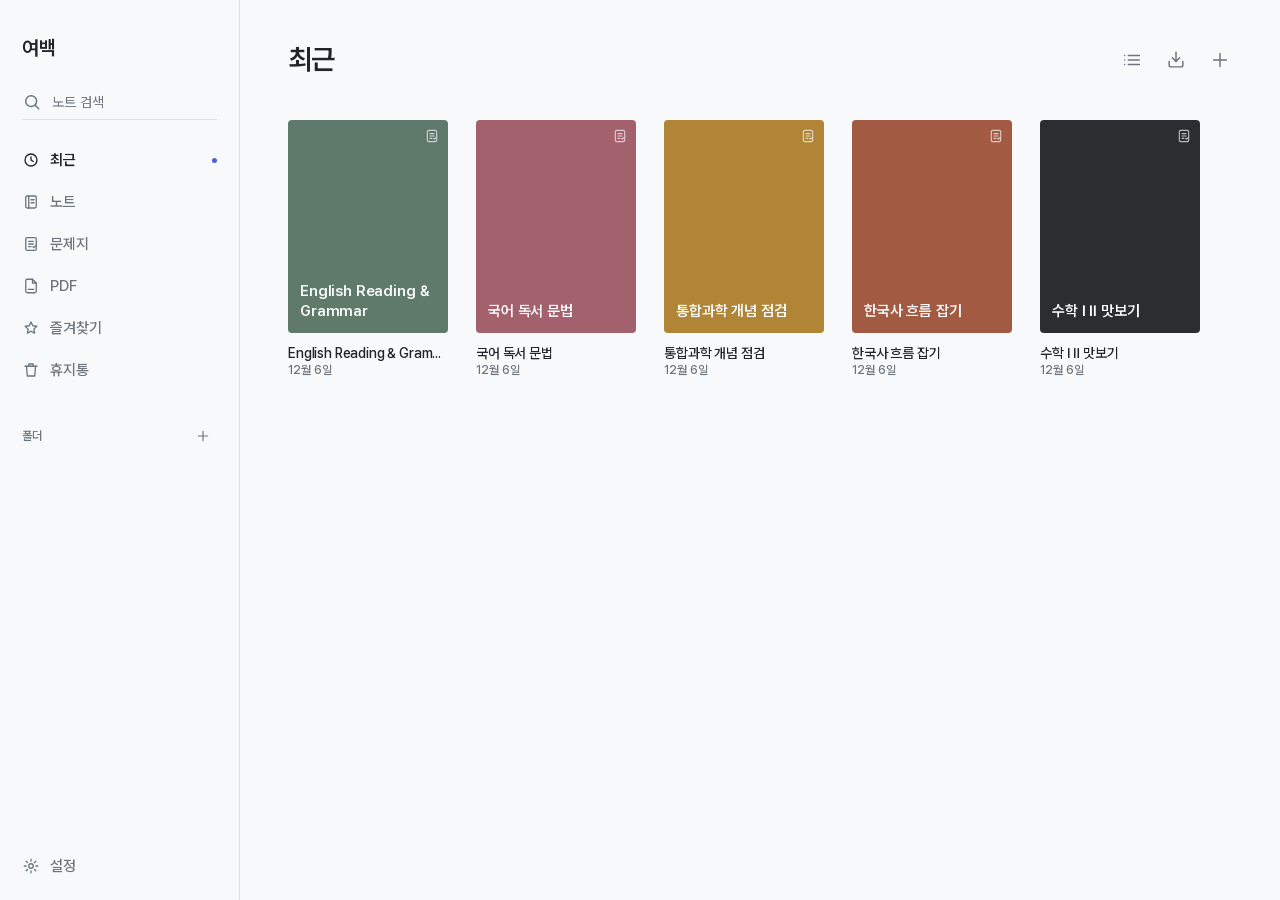
==== commit ef9168ed: "학생 시점 검토 1차 반영 - 가져온 PDF를 서재에 남김 (원본은 IndexedDB, 첫 쪽 그림 표지, 같은 파일은 한 항목) - 길게 눌러 선택이 바로 풀리던 문제 - 세로 " ====
--- a/index.html
+++ b/index.html
@@ -46,7 +46,6 @@
         <nav id="tabs" role="tablist" aria-label="메뉴">
           <span id="ind"></span>
           <button type="button" class="tab" role="tab" data-tab="home">Home</button>
-          <button type="button" class="tab" role="tab" data-tab="insert">Insert</button>
           <button type="button" class="tab" role="tab" data-tab="draw">Draw</button>
           <button type="button" class="tab" role="tab" data-tab="view">View</button>
         </nav>
--- a/style.css
+++ b/style.css
@@ -1238,3 +1238,38 @@
 .stepper button,.stepper button:hover{background:none!important;border-radius:50%}
 .stepper button:active{background:var(--fill)!important}
 .mini:hover{background:none}
+
+/* 아이콘 이름표: 버튼 위에 떠오르는 작은 유리 말풍선 */
+.tip{position:fixed;z-index:95;padding:6px 11px;border-radius:9px;font-size:13px;font-weight:500;color:var(--snow);white-space:nowrap;pointer-events:none;
+  background:rgba(248,249,250,.86);-webkit-backdrop-filter:blur(18px) saturate(1.5);backdrop-filter:blur(18px) saturate(1.5);
+  box-shadow:0 0 0 .5px rgba(33,37,41,.10),0 6px 20px rgba(33,37,41,.14);
+  opacity:0;transform:translateY(6px) scale(.94);transition:opacity .16s var(--out),transform .3s var(--spring)!important}
+.tip.below{transform:translateY(-6px) scale(.94)}
+.tip.in{opacity:1;transform:none}
+html[data-theme="dark"] .tip{background:rgba(43,44,49,.86);box-shadow:0 0 0 .5px rgba(255,255,255,.10),0 6px 20px rgba(0,0,0,.4)}
+
+/* 서재: 세로 화면에서는 사이드바 대신 보기 바와 검색 아이콘 */
+.vbar{display:none}
+.ibtn.narrow{display:none}
+@media (max-width:819px){
+  .vbar{display:flex;gap:22px;overflow-x:auto;scrollbar-width:none;margin:-24px 0 28px;padding:4px 2px 8px}
+  .vbar button{position:relative;flex:none;height:32px;font-size:15px;font-weight:500;color:var(--ink2);background:none}
+  .vbar button.on{color:var(--snow);font-weight:600}
+  .vbar button.on::after{content:"";position:absolute;left:50%;bottom:-2px;width:5px;height:5px;margin-left:-2.5px;border-radius:50%;background:var(--acc)}
+  .ibtn.narrow{display:grid}
+}
+.sfield{display:flex;align-items:center;gap:8px;flex:1;min-width:240px;height:44px;border-bottom:1.5px solid var(--snow);color:var(--ink2)}
+.sfield .ic{width:20px;height:20px}
+.sq2{flex:1;min-width:0;height:40px;border:0;background:none;color:var(--snow);font:inherit;font-size:20px;font-weight:600;outline:none!important;-webkit-user-select:text;user-select:text}
+.sq2::-webkit-search-cancel-button{display:none}
+.lhead .ltitle{flex:1;min-width:0}
+
+/* PDF 표지: 첫 쪽 그림 */
+.cover.thumb{background-size:cover;background-position:50% 0;background-color:#fff}
+.cbadge.pdfb{background:rgba(33,37,41,.72)!important;color:#fff!important;font-size:10px;font-weight:700;letter-spacing:.04em;padding:3px 6px;border-radius:5px;opacity:1}
+html[data-theme="dark"] .cover.thumb{filter:brightness(.9)}
+/* 다크 모드에서 PDF 종이 눈부심 줄이기 (반전은 그림이 망가져서 안 함) */
+html[data-theme="dark"] .pdfbg{filter:brightness(.88)}
+/* 처음 한 번: 보기 동그라미가 손가락에 눌렸다 올라옴 */
+.qcn.nudge{animation:nudge 1.2s var(--out)!important}
+@keyframes nudge{0%,100%{scale:1}18%{scale:.78}40%{scale:1.08}58%{scale:.86}78%{scale:1.03}}
